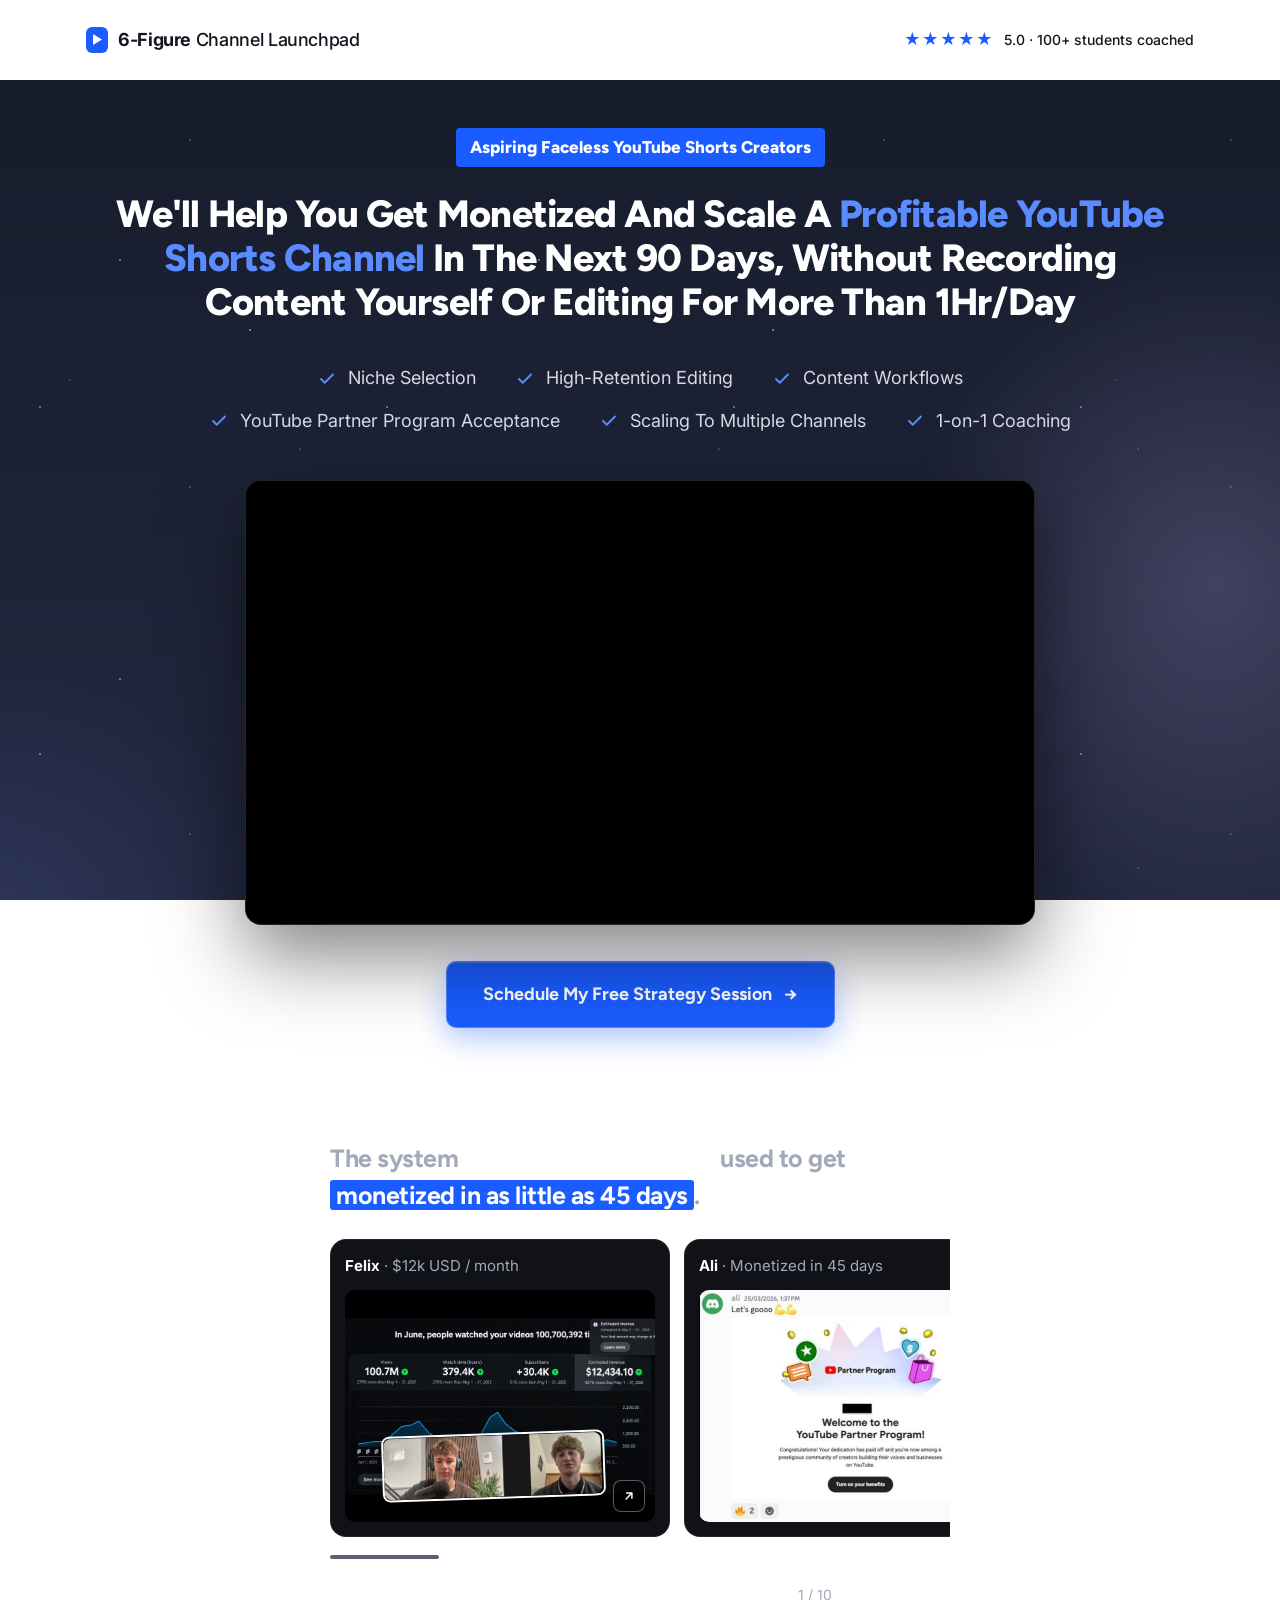
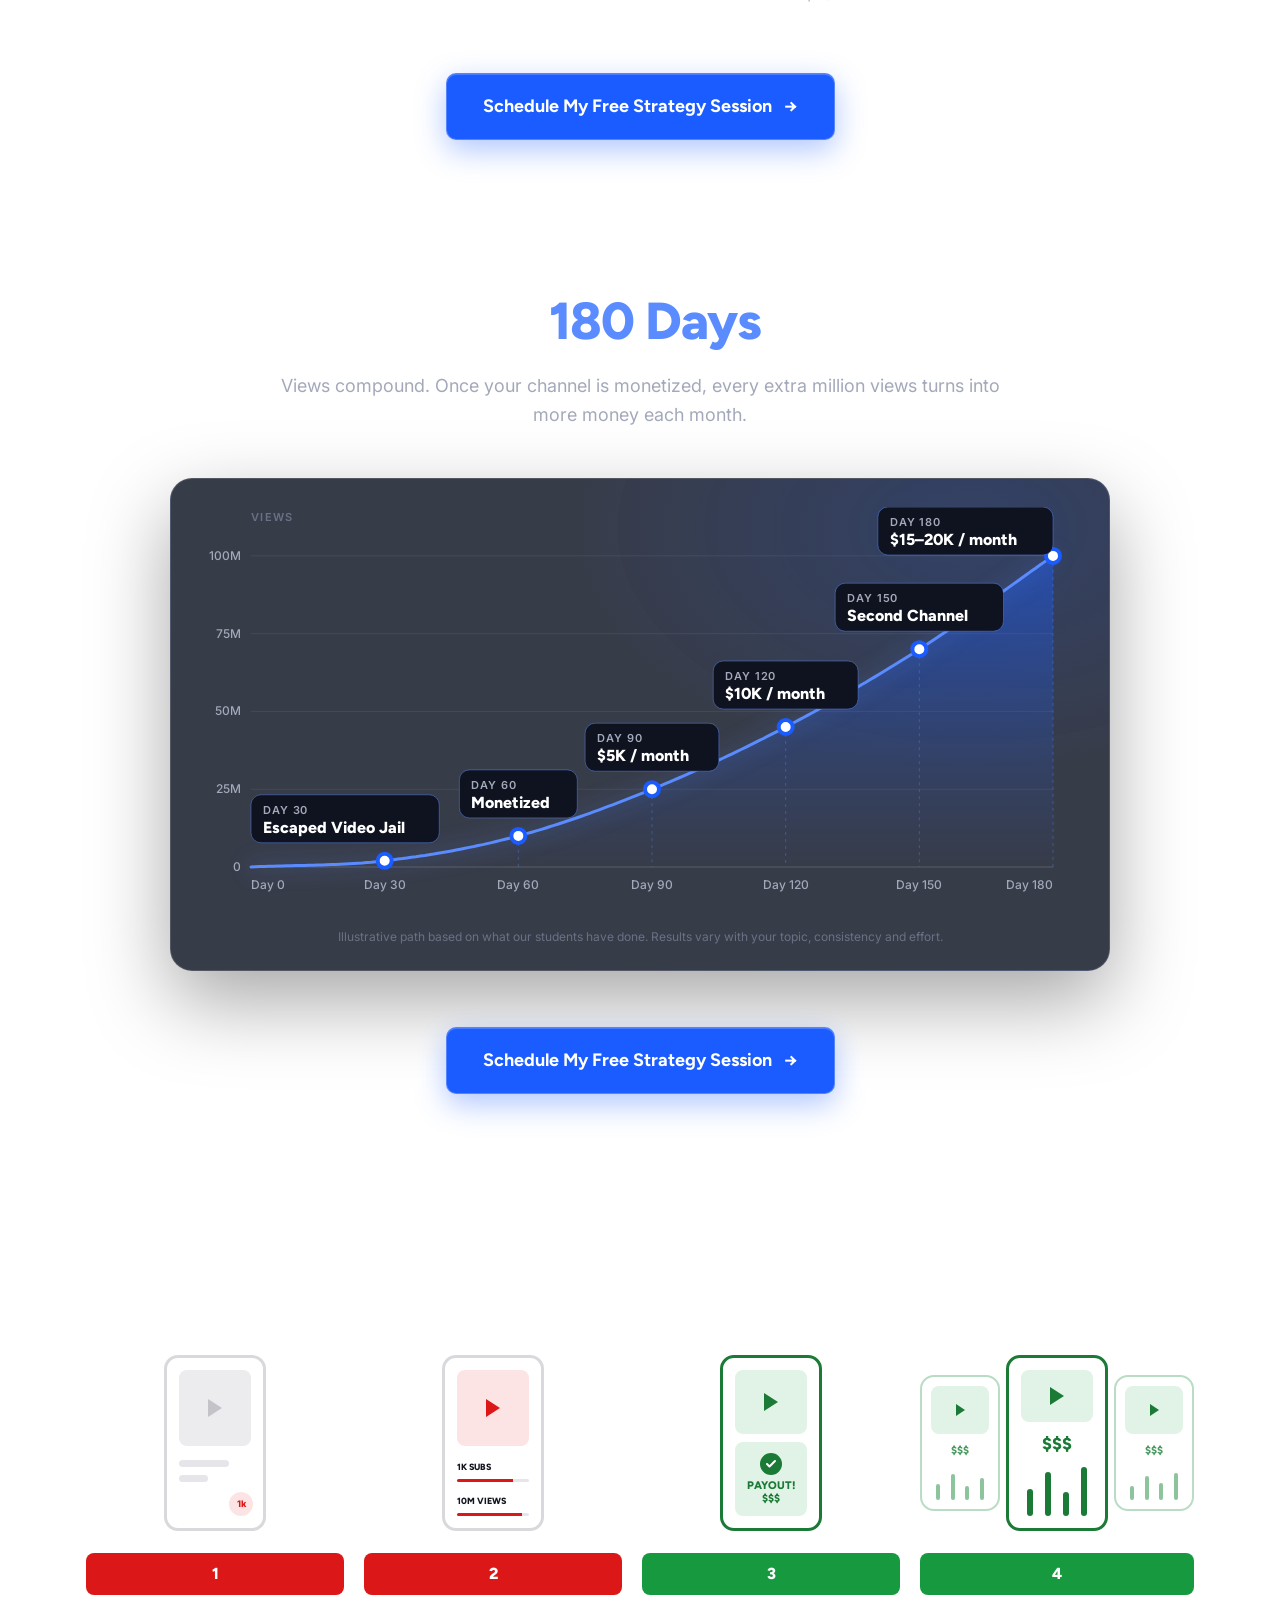
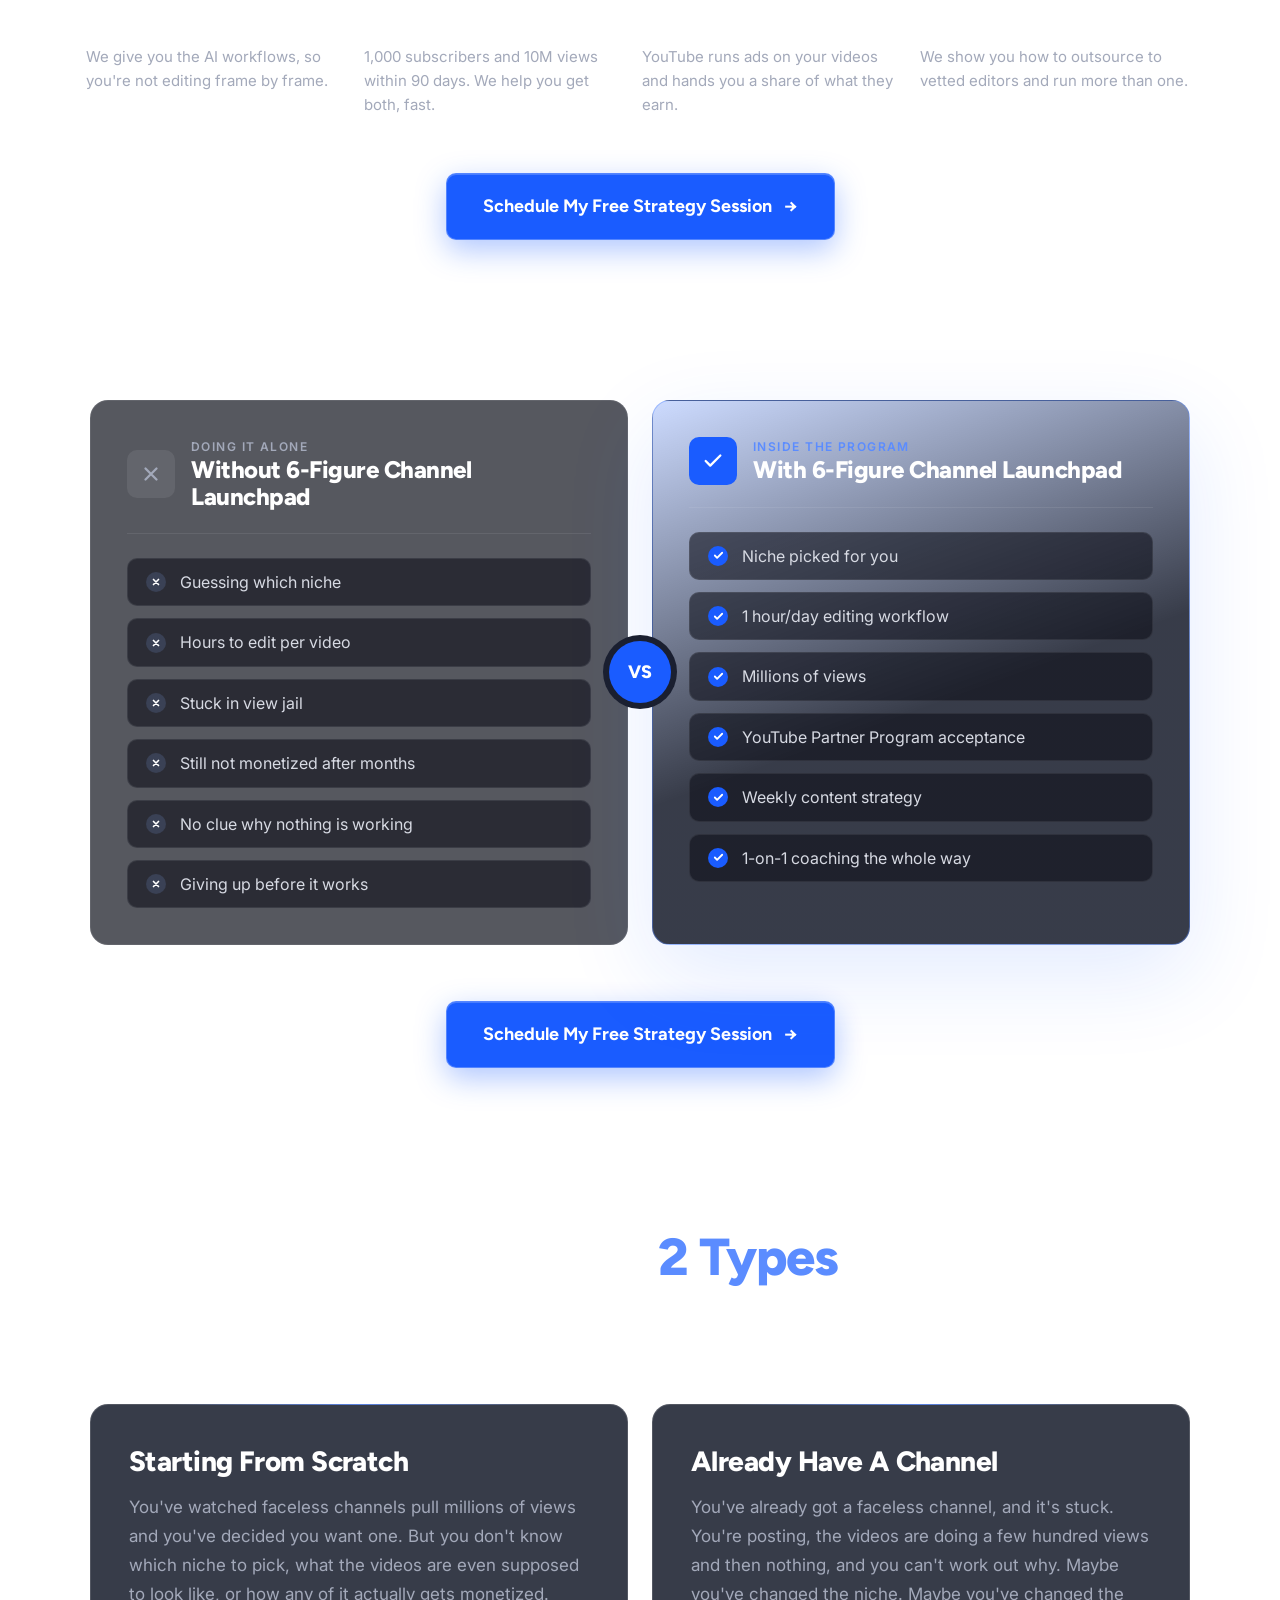
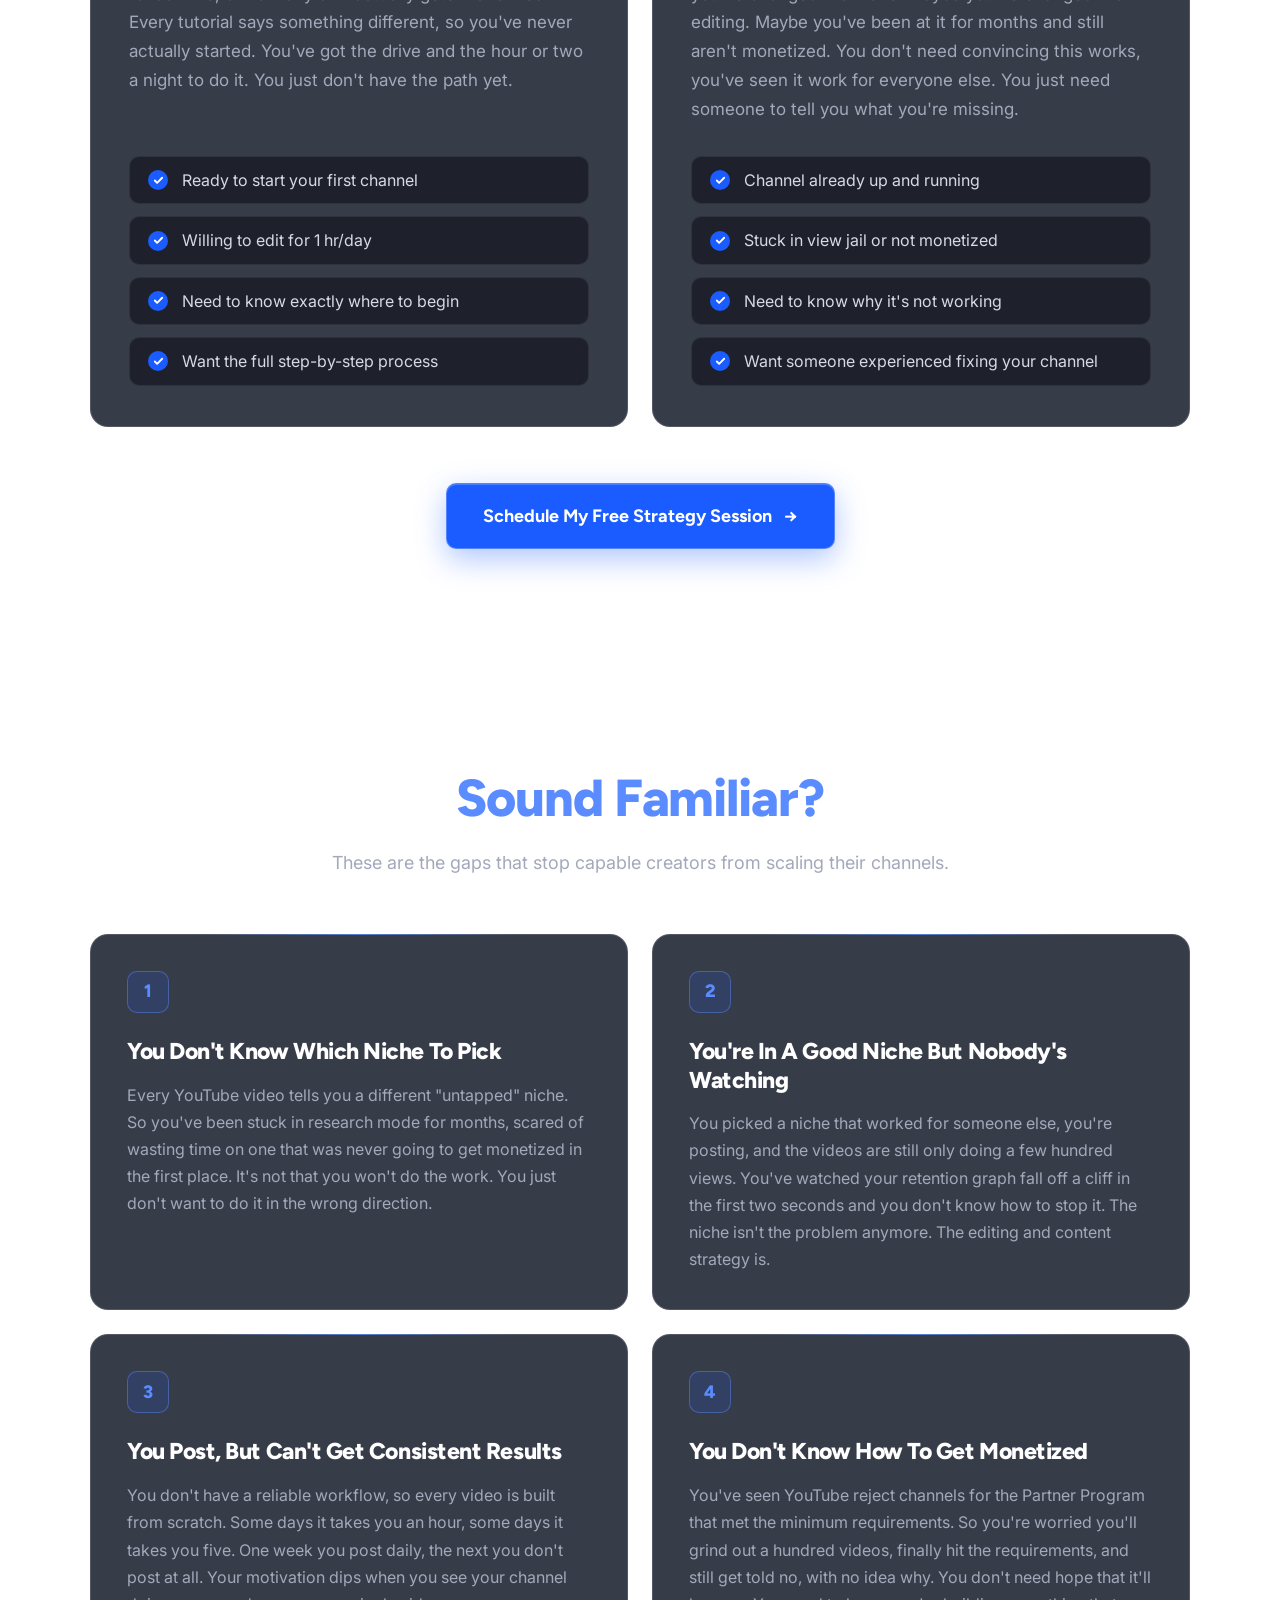
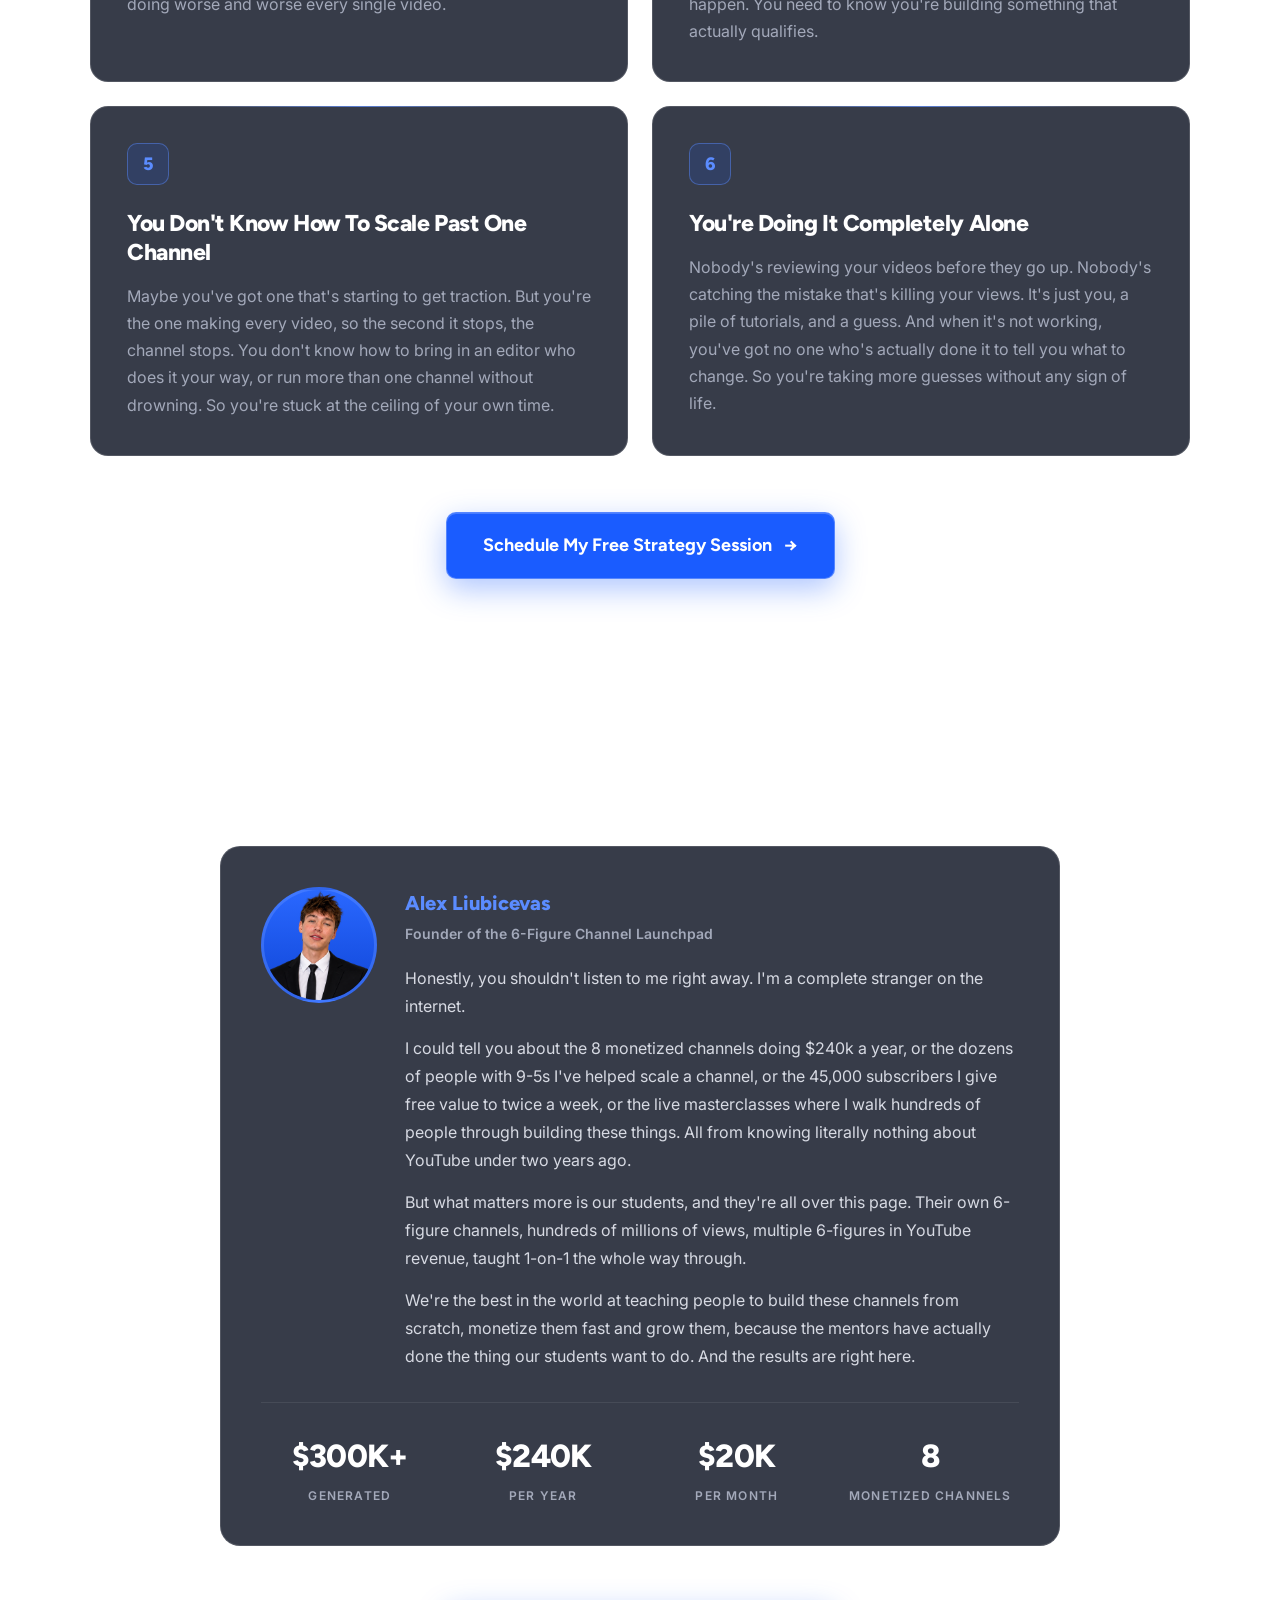
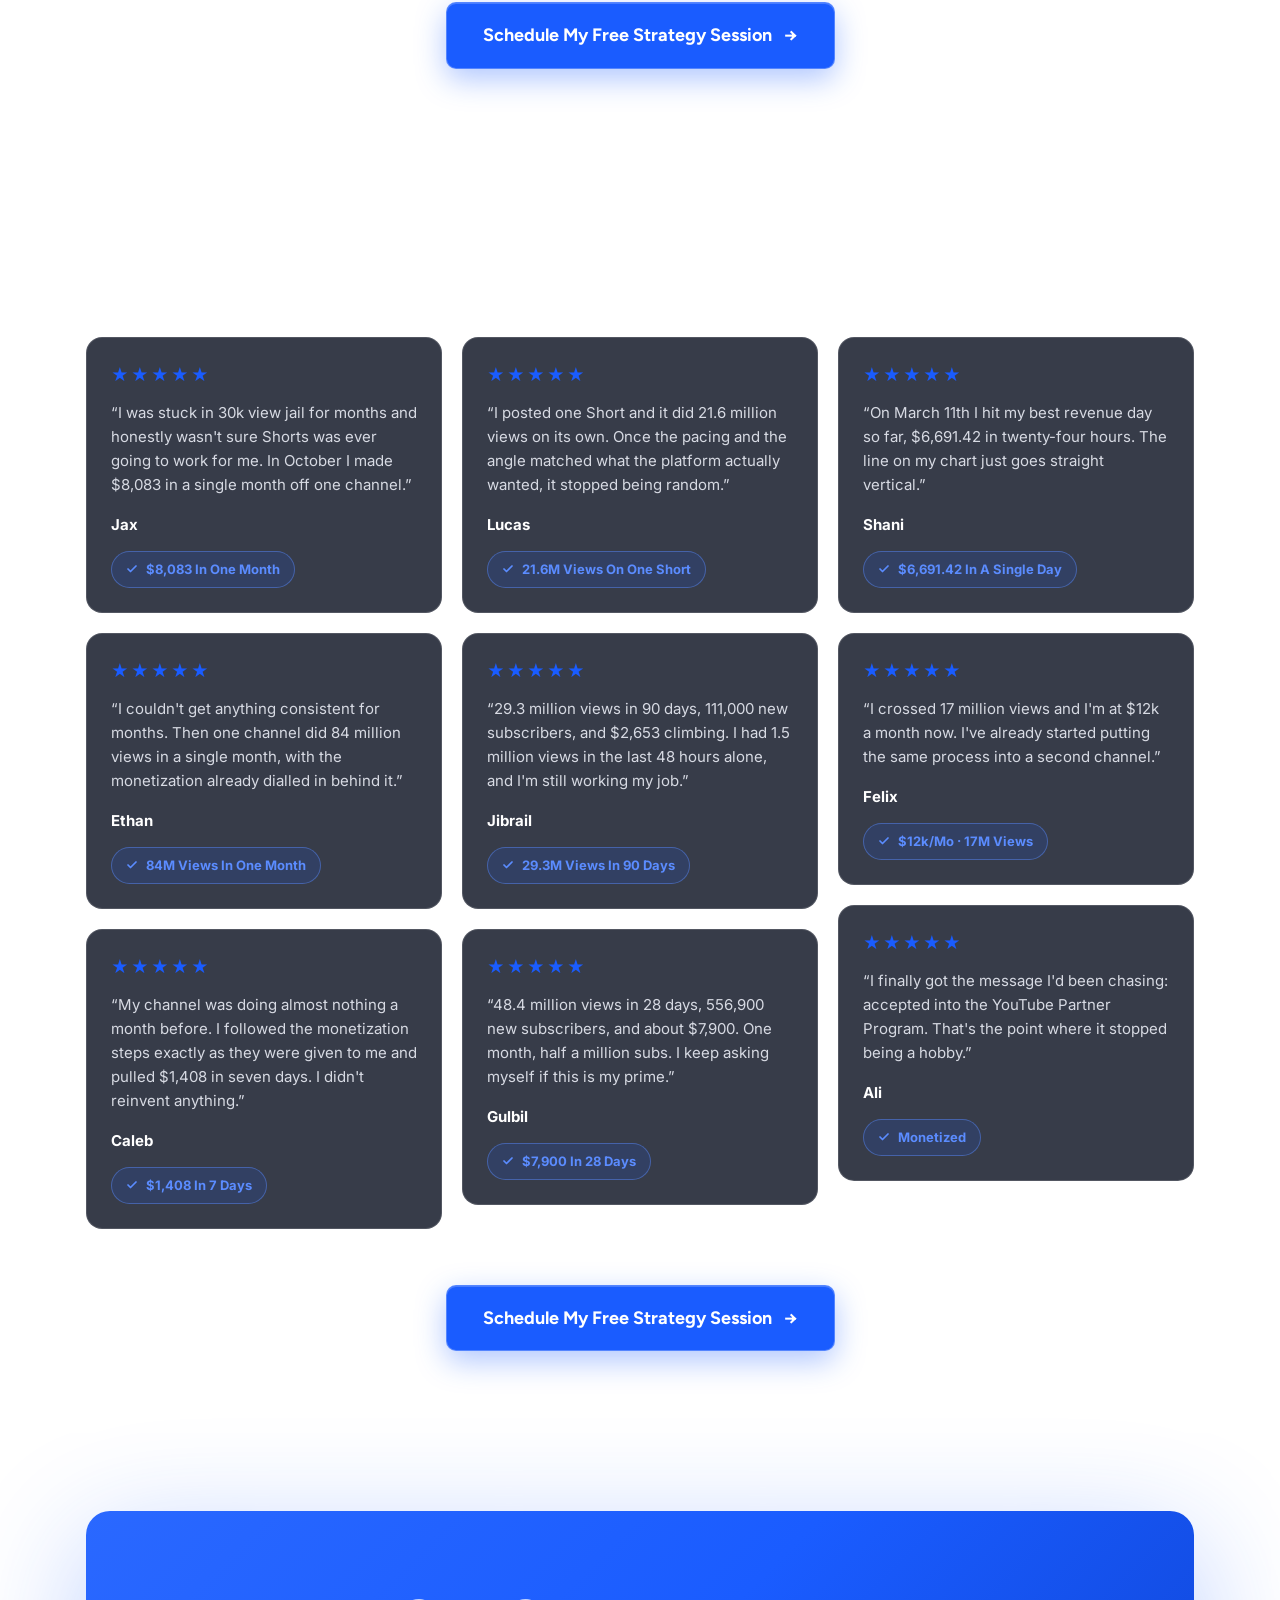
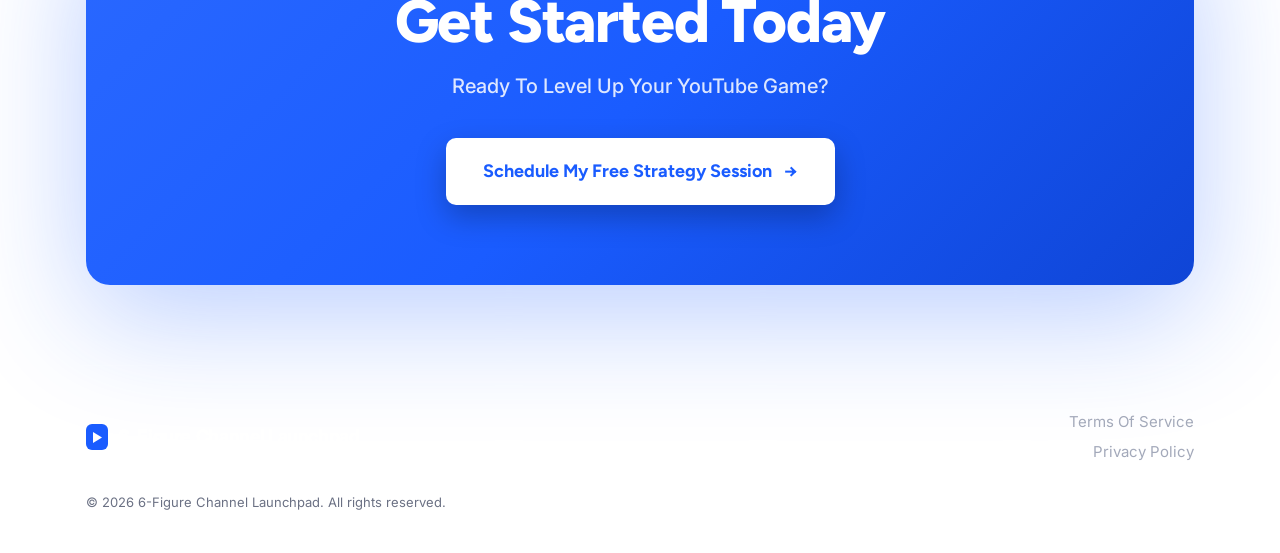
==== index.html @ 9c30614b "Add 'Do any of these sound familiar?' section for creators Co-Authored-By: Claude Opus 5.5 <noreply@" ====
<!doctype html>
<html lang="en">
<head>
  <meta charset="utf-8" />
  <meta name="viewport" content="width=device-width, initial-scale=1" />
  <title>6figurechannel</title>
  <link rel="icon" type="image/svg+xml" href="data:image/svg+xml,%3Csvg xmlns='http://www.w3.org/2000/svg' viewBox='0 0 32 32'%3E%3Crect x='3' y='1' width='26' height='30' rx='7' fill='%231a5cff'/%3E%3Cpath d='M12 10.5v11l9-5.5z' fill='%23fff'/%3E%3C/svg%3E" />
  <meta name="description" content="We'll help you get monetized and scale a profitable YouTube Shorts channel in the next 90 days, without recording content yourself or editing for more than 1 hour a day." />
  <link rel="preconnect" href="https://fonts.googleapis.com" />
  <link rel="preconnect" href="https://fonts.gstatic.com" crossorigin />
  <link href="https://fonts.googleapis.com/css2?family=Inter:wght@400;500;600&family=Figtree:ital,wght@0,700;0,800;1,800&display=swap" rel="stylesheet" />
  <style>
    :root {
      --bg: #171c2c;
      --card: rgba(28, 33, 48, 0.88);
      --card-2: #1f2536;
      --line: rgba(255, 255, 255, 0.14);
      --line-soft: rgba(255, 255, 255, 0.08);
      --text: #ffffff;
      --muted: #a3a9ba;
      --body: #d7dae3;
      --accent: #5b8cff;
      --blue-tint: rgba(26, 92, 255, 0.14);
      --blue-line: rgba(91, 140, 255, 0.45);
      --blue: #1a5cff;
      --blue-2: #3b74ff;
      --display: "Figtree", system-ui, sans-serif;
      --sans: "Inter", system-ui, sans-serif;
    }

    * { box-sizing: border-box; margin: 0; padding: 0; }
    html { scroll-behavior: smooth; }
    body {
      background: linear-gradient(180deg, #161b2a 0%, #1c2235 50%, #232840 100%);
      background-attachment: fixed;
      color: var(--text);
      font-family: var(--sans);
      line-height: 1.6;
      -webkit-font-smoothing: antialiased;
      overflow-x: hidden;
      position: relative;
    }
    /* Starfield + soft violet glow, fixed behind everything */
    body::before {
      content: "";
      position: fixed;
      inset: 0;
      z-index: -1;
      pointer-events: none;
      background-image:
        radial-gradient(ellipse 35% 55% at 95% 65%, rgba(160, 140, 200, 0.28), transparent 70%),
        radial-gradient(ellipse 30% 40% at 0% 100%, rgba(90, 110, 200, 0.18), transparent 70%),
        radial-gradient(1.2px 1.2px at 40px 60px, rgba(255,255,255,0.85), transparent),
        radial-gradient(1px 1px at 190px 140px, rgba(255,255,255,0.6), transparent),
        radial-gradient(1.4px 1.4px at 120px 260px, rgba(255,255,255,0.75), transparent),
        radial-gradient(1px 1px at 300px 30px, rgba(255,255,255,0.5), transparent),
        radial-gradient(1.6px 1.6px at 250px 330px, rgba(255,255,255,0.7), transparent),
        radial-gradient(1px 1px at 70px 380px, rgba(255,255,255,0.45), transparent);
      background-size: 100% 100%, 100% 100%, 347px 347px, 347px 347px, 419px 419px, 419px 419px, 523px 523px, 523px 523px;
    }
    body > * { position: relative; z-index: 0; }
    img { display: block; max-width: 100%; }
    a { color: inherit; text-decoration: none; }

    .wrap { width: 100%; max-width: 1140px; margin: 0 auto; padding: 0 16px; }
    .narrow { max-width: 820px; margin-left: auto; margin-right: auto; }
    section { padding: 80px 0; position: relative; }

    /* Blue accent text */
    .gold { color: var(--accent); }
    /* Blue marker highlight */
    .hl {
      background: var(--blue);
      color: #fff;
      padding: 0 6px;
      border-radius: 3px;
      -webkit-box-decoration-break: clone;
      box-decoration-break: clone;
    }

    h1, h2, h3 {
      font-family: var(--display);
      font-weight: 800;
      letter-spacing: -0.02em;
      line-height: 1.15;
    }
    .section-title {
      font-size: clamp(32px, 4.6vw, 52px);
      text-align: center;
    }
    .section-sub {
      text-align: center;
      color: var(--muted);
      font-size: 18px;
      margin: 20px auto 0;
      max-width: 760px;
    }

    /* ---------- Top banner ---------- */
    .topbar { background: #fff; color: #14161f; }
    .topbar-inner {
      display: flex;
      align-items: center;
      justify-content: space-between;
      gap: 16px;
      min-height: 80px;
    }
    .logo { display: inline-flex; align-items: center; gap: 10px; font-family: var(--sans); font-size: 18px; font-weight: 500; letter-spacing: -0.02em; }
    .logo b { font-weight: 700; }
    .logo-mark { flex: none; display: grid; place-items: center; width: 22px; height: 26px; border-radius: 6px; background: var(--blue); }
    .rating { display: inline-flex; align-items: center; gap: 10px; font-size: 14px; font-weight: 500; }
    .stars { color: var(--blue); letter-spacing: 1px; font-size: 16px; }

    /* ---------- Buttons ---------- */
    .cta-row { display: flex; justify-content: center; margin-top: 56px; }
    .btn {
      display: inline-flex;
      align-items: center;
      justify-content: center;
      gap: 12px;
      padding: 18px 36px;
      border-radius: 10px;
      border: 1px solid rgba(255, 255, 255, 0.25);
      background: var(--blue);
      color: #fff;
      font-family: var(--display);
      font-weight: 700;
      font-size: 18px;
      box-shadow: 0 10px 30px rgba(26, 92, 255, 0.35), inset 0 1px 0 rgba(255, 255, 255, 0.2);
      transition: transform 0.15s ease, background 0.15s ease, box-shadow 0.15s ease;
      text-align: center;
    }
    .btn:hover { transform: translateY(-2px); background: var(--blue-2); box-shadow: 0 14px 40px rgba(26, 92, 255, 0.5), inset 0 1px 0 rgba(255, 255, 255, 0.2); }
    .btn .arrow { transition: transform 0.15s ease; }
    .btn:hover .arrow { transform: translateX(3px); }

    .pill {
      display: inline-block;
      padding: 6px 14px;
      border-radius: 4px;
      background: var(--blue);
      color: #fff;
      font-family: var(--display);
      font-weight: 800;
    }

    /* ---------- Hero ---------- */
    .hero { padding-top: 48px; padding-bottom: 72px; text-align: center; }
    .hero .pill { font-size: 17px; }
    .hero h1 {
      font-size: clamp(24px, 3.2vw, 38px);
      margin: 26px auto 0;
      max-width: 1100px;
    }
    .checks {
      display: flex;
      flex-wrap: wrap;
      justify-content: center;
      gap: 14px 40px;
      max-width: 960px;
      margin: 40px auto 0;
      list-style: none;
      text-align: left;
    }
    .checks li { display: flex; align-items: center; gap: 12px; font-size: 18px; color: var(--body); }
    .checks svg { flex: none; color: var(--accent); }

    .vsl {
      position: relative;
      max-width: 790px;
      margin: 44px auto 0;
      border-radius: 16px;
      overflow: hidden;
      background: #000;
      border: 1px solid var(--line);
      box-shadow: 0 30px 80px rgba(0, 0, 0, 0.5);
    }

    .stats {
      display: flex;
      flex-wrap: wrap;
      justify-content: center;
      margin-top: 40px;
      row-gap: 12px;
    }
    .stat {
      display: flex;
      align-items: baseline;
      gap: 8px;
      padding: 0 14px;
      border-left: 1px solid var(--line);
    }
    .stat:first-child { border-left: 0; }
    .stat b { font-family: var(--display); font-weight: 800; font-size: 19px; color: #fff; }
    .stat span { font-size: 13px; color: var(--muted); }


    /* ---------- Results carousel (cards/nav in assets/proof.css) ---------- */
    .proof { max-width: 620px; margin: 112px auto 0; text-align: left; }
    .proof-title { font-size: clamp(20px, 2.6vw, 25px); font-weight: 700; color: var(--muted); line-height: 1.5; }
    .proof-title b { color: #fff; }
    .proof-track { margin-top: 24px; }

    /* ---------- How it works (light section) ---------- */
    .how { padding: 72px 0 80px; }
    .how-grid { display: grid; grid-template-columns: repeat(4, 1fr); gap: 20px; margin-top: 48px; }
    .how-art { height: 180px; display: flex; align-items: center; justify-content: center; gap: 6px; }
    .how-step {
      margin-top: 20px;
      padding: 8px;
      border-radius: 8px;
      text-align: center;
      color: #fff;
      font-family: var(--display);
      font-weight: 800;
      font-size: 16px;
    }
    .how-step.r { background: #dc1717; }
    .how-step.g { background: #17993f; }
    .how h3 { margin-top: 20px; font-size: 19px; letter-spacing: -0.01em; }
    .how p { margin-top: 8px; color: var(--muted); font-size: 15px; line-height: 1.6; }

    .phone {
      position: relative;
      width: 102px;
      height: 176px;
      padding: 12px;
      border-radius: 14px;
      border: 3px solid #d9d9dd;
      background: #fff;
      display: flex;
      flex-direction: column;
      gap: 8px;
    }
    .phone { color: #14161f; }
    .phone.green { border-color: #1a7a36; }
    .phone.soft { border-color: #b9dcc4; width: 80px; height: 136px; padding: 9px; border-width: 2px; }
    .phone .screen { flex: none; height: 76px; border-radius: 8px; display: grid; place-items: center; background: #ececef; }
    .phone.soft .screen { height: 48px; }
    .screen.pink { background: #fde4e4; }
    .screen.mint { background: #e1f3e6; }
    .tri { width: 0; height: 0; border-top: 9px solid transparent; border-bottom: 9px solid transparent; border-left: 14px solid #c3c3c8; }
    .tri.red { border-left-color: #dc1717; }
    .tri.green { border-left-color: #1a7a36; }
    .tri.sm { border-top-width: 6px; border-bottom-width: 6px; border-left-width: 9px; }
    .bar { height: 7px; border-radius: 4px; background: #e6e6ea; }
    .bar.fill { background: linear-gradient(90deg, #dc1717 78%, #e6e6ea 78%); }
    .bar.fill.more { background: linear-gradient(90deg, #dc1717 90%, #e6e6ea 90%); }
    .mini { font-size: 9px; font-weight: 800; font-family: var(--display); margin-bottom: -4px; }
    .badge-1k { position: absolute; right: 10px; bottom: 12px; width: 24px; height: 24px; border-radius: 50%; display: grid; place-items: center; background: #fde4e4; color: #dc1717; font-size: 9px; font-weight: 800; }
    .payout { flex: 1; border-radius: 8px; background: #e1f3e6; display: flex; flex-direction: column; align-items: center; justify-content: center; text-align: center; color: #1a7a36; font-family: var(--display); font-weight: 800; font-size: 11px; line-height: 1.2; }
    .payout .ck { display: grid; place-items: center; width: 22px; height: 22px; border-radius: 50%; background: #1a7a36; color: #fff; margin-bottom: 4px; }
    .money { text-align: center; color: #1a7a36; font-family: var(--display); font-weight: 800; font-size: 18px; }
    .phone.soft .money { font-size: 11px; color: #4a9a62; }
    .bars { flex: 1; display: flex; align-items: flex-end; justify-content: space-around; }
    .bars i { display: block; width: 6px; border-radius: 3px; background: #1a7a36; }
    .phone.soft .bars i { width: 4px; background: #8cc49c; }

    /* ---------- Application popup ---------- */
    .apply-modal {
      position: fixed;
      inset: 0;
      z-index: 60;
      display: grid;
      place-items: center;
      padding: 16px;
      background: rgba(5, 7, 12, 0.8);
      backdrop-filter: blur(4px);
    }
    .apply-modal[hidden] { display: none; }
    .apply-box {
      position: relative;
      width: min(760px, 100%);
      height: min(640px, calc(100vh - 32px));
      border-radius: 18px;
      overflow: hidden;
      background: #fff;
      border: 1px solid var(--line);
      box-shadow: 0 30px 100px rgba(0, 0, 0, 0.6);
    }
    .apply-box [data-tf-live], .apply-box [data-tf-widget], .apply-box .tf-v1-widget, .apply-box iframe { width: 100% !important; height: 100% !important; }
    .apply-close {
      position: absolute;
      top: 12px;
      right: 12px;
      z-index: 2;
      display: grid;
      place-items: center;
      width: 36px;
      height: 36px;
      border-radius: 50%;
      border: 0;
      background: rgba(20, 22, 31, 0.85);
      color: #fff;
      cursor: pointer;
    }
    .apply-close:hover { background: var(--blue); }

    /* ---------- With vs without ---------- */
    .vs-grid { position: relative; display: grid; grid-template-columns: 1fr 1fr; gap: 24px; max-width: 1100px; margin: 0 auto; }
    .vs-card { padding: 36px; border-radius: 18px; border: 1px solid var(--line-soft); background: rgba(15, 18, 28, 0.7); }
    .vs-card.good {
      border-color: var(--blue-line);
      background: linear-gradient(160deg, rgba(26, 92, 255, 0.22) 0%, var(--card) 55%);
      box-shadow: 0 30px 90px rgba(26, 92, 255, 0.12);
    }
    .vs-head { display: flex; align-items: center; gap: 16px; padding-bottom: 22px; margin-bottom: 24px; border-bottom: 1px solid var(--line-soft); }
    .vs-icon { flex: none; display: grid; place-items: center; width: 48px; height: 48px; border-radius: 10px; background: rgba(255, 255, 255, 0.08); color: var(--muted); }
    .good .vs-icon { background: var(--blue); color: #fff; }
    .vs .eyebrow { font-size: 12px; font-weight: 600; letter-spacing: 0.12em; text-transform: uppercase; color: var(--muted); }
    .vs .good .eyebrow { color: var(--accent); }
    .vs-head h3 { font-size: 24px; }
    .vs-mid {
      position: absolute;
      left: 50%;
      top: 50%;
      transform: translate(-50%, -50%);
      display: grid;
      place-items: center;
      width: 62px;
      height: 62px;
      border-radius: 50%;
      background: var(--blue);
      color: #fff;
      font-family: var(--display);
      font-weight: 800;
      font-size: 18px;
      box-shadow: 0 0 0 6px #1a1f30;
      z-index: 2;
    }
    .vs .list { list-style: none; display: grid; gap: 12px; }
    .vs .list li {
      display: flex;
      align-items: center;
      gap: 14px;
      padding: 12px 18px;
      border-radius: 10px;
      background: rgba(15, 18, 28, 0.6);
      border: 1px solid var(--line-soft);
      color: var(--body);
      font-size: 16px;
      line-height: 1.4;
    }
    .vs .ico { flex: none; display: grid; place-items: center; width: 20px; height: 20px; border-radius: 50%; color: #fff; }
    .vs .ico.x { background: #3a4155; }
    .vs .ico.ok { background: var(--blue); }

    /* ---------- Two types ---------- */
    .types-grid { display: grid; grid-template-columns: 1fr 1fr; gap: 24px; max-width: 1100px; margin: 56px auto 0; }
    .types .panel {
      position: relative;
      display: flex;
      flex-direction: column;
      padding: 40px 38px;
      border-radius: 18px;
      border: 1px solid var(--line);
      background: var(--card);
    }
    .types .panel::before {
      content: "";
      position: absolute;
      top: -1px;
      left: 15%;
      right: 15%;
      height: 1px;
      background: linear-gradient(90deg, transparent, rgba(91, 140, 255, 0.8), transparent);
    }
    .types .panel h3 { font-size: 28px; }
    .types .panel p { margin-top: 16px; color: var(--muted); font-size: 17px; line-height: 1.7; }
    .types .list { list-style: none; display: grid; gap: 12px; margin-top: auto; padding-top: 32px; }
    .types .list li {
      display: flex;
      align-items: center;
      gap: 14px;
      padding: 12px 18px;
      border-radius: 10px;
      background: rgba(15, 18, 28, 0.6);
      border: 1px solid var(--line-soft);
      color: var(--body);
      font-size: 16px;
      line-height: 1.4;
    }
    .types .ico { flex: none; display: grid; place-items: center; width: 20px; height: 20px; border-radius: 50%; background: var(--blue); color: #fff; }

    /* ---------- Pain points ---------- */
    .pain-grid { display: grid; grid-template-columns: 1fr 1fr; gap: 24px; max-width: 1100px; margin: 56px auto 0; }
    .pains .pain { position: relative; padding: 36px; border-radius: 18px; border: 1px solid var(--line); background: var(--card); }
    .pains .pain::before {
      content: "";
      position: absolute;
      top: -1px;
      left: 20%;
      right: 20%;
      height: 1px;
      background: linear-gradient(90deg, transparent, rgba(91, 140, 255, 0.7), transparent);
    }
    .pains .num {
      display: grid;
      place-items: center;
      width: 42px;
      height: 42px;
      border-radius: 10px;
      border: 1px solid var(--blue-line);
      background: var(--blue-tint);
      color: var(--accent);
      font-family: var(--display);
      font-weight: 800;
      font-size: 18px;
    }
    .pains .pain h3 { margin-top: 24px; font-size: 23px; line-height: 1.25; }
    .pains .pain p { margin-top: 16px; color: var(--muted); font-size: 16px; line-height: 1.7; }

    /* ---------- Head coach ---------- */
    .coach-card {
      max-width: 840px;
      margin: 48px auto 0;
      padding: 40px;
      border-radius: 20px;
      border: 1px solid var(--line);
      background: var(--card);
    }
    .coach-top { display: grid; grid-template-columns: 116px 1fr; gap: 28px; }
    .coach-photo {
      width: 116px;
      height: 116px;
      border-radius: 50%;
      object-fit: cover;
      background: linear-gradient(180deg, #2a68ff, #0f45d6);
      border: 3px solid rgba(91, 140, 255, 0.45);
    }
    .coach-name { font-family: var(--display); font-weight: 800; font-size: 20px; color: var(--accent); }
    .coach-role { margin-top: 4px; font-size: 14px; font-weight: 600; color: var(--muted); }
    .coach p { margin-top: 14px; color: var(--body); font-size: 16px; line-height: 1.75; }
    .coach-role + p { margin-top: 18px; }
    .coach-stats {
      display: grid;
      grid-template-columns: repeat(4, 1fr);
      gap: 16px;
      margin-top: 32px;
      padding-top: 28px;
      border-top: 1px solid var(--line-soft);
      text-align: center;
    }
    .coach-stats b { display: block; font-family: var(--display); font-weight: 800; font-size: clamp(26px, 3vw, 32px); color: #fff; letter-spacing: -0.02em; }
    .coach-stats span { display: block; margin-top: 4px; font-size: 12px; font-weight: 600; letter-spacing: 0.1em; text-transform: uppercase; color: var(--muted); }

    /* ---------- Testimonials ---------- */
    .reviews-grid { display: grid; grid-template-columns: repeat(3, 1fr); gap: 20px; margin-top: 48px; align-items: start; }
    .reviews-col { display: grid; gap: 20px; }
    .review { padding: 24px; border-radius: 16px; border: 1px solid var(--line); background: var(--card); }
    .review-stars { color: var(--blue); font-size: 17px; letter-spacing: 2px; }
    .review blockquote { margin-top: 12px; color: var(--body); font-size: 15px; line-height: 1.6; }
    .review figcaption { margin-top: 16px; font-weight: 700; font-size: 15px; color: #fff; }
    .review-badge {
      display: inline-flex;
      align-items: center;
      gap: 8px;
      margin-top: 14px;
      padding: 7px 14px;
      border-radius: 999px;
      background: var(--blue-tint);
      border: 1px solid var(--blue-line);
      color: var(--accent);
      font-size: 13px;
      font-weight: 700;
    }

    /* ---------- Final CTA ---------- */
    .final-card {
      padding: 76px 32px 80px;
      border-radius: 24px;
      text-align: center;
      color: #fff;
      background: linear-gradient(135deg, #2a68ff 0%, #1a5cff 50%, #0f45d6 100%);
      box-shadow: 0 30px 120px rgba(26, 92, 255, 0.3);
    }
    .final-card h2 { font-size: clamp(36px, 5vw, 60px); }
    .final-card p { margin-top: 14px; font-size: 20px; font-weight: 500; color: rgba(255, 255, 255, 0.85); }
    .final-card .btn { margin-top: 36px; background: #fff; color: var(--blue); box-shadow: 0 12px 30px rgba(0, 0, 0, 0.25); }
    .final-card .btn:hover { background: #f1f4ff; }

    /* ---------- Footer ---------- */
    footer { border-top: 1px solid var(--line-soft); padding: 44px 0 40px; }
    .footer-inner { display: flex; align-items: center; justify-content: space-between; gap: 20px; flex-wrap: wrap; }
    .footer-links { display: flex; flex-direction: column; align-items: flex-end; gap: 6px; }
    .footer-links a { color: var(--muted); font-size: 15px; }
    .footer-links a:hover { color: var(--text); }
    .copyright { margin-top: 28px; color: #6b7184; font-size: 13px; }

    /* ---------- Responsive ---------- */
    @media (max-width: 960px) {
      .checks { gap: 12px 28px; }
      .reviews-grid { grid-template-columns: 1fr; max-width: 560px; margin-left: auto; margin-right: auto; }
      .how-grid { grid-template-columns: 1fr 1fr; gap: 40px 20px; }
    }
    @media (max-width: 760px) {
      section { padding: 56px 0; }
      .topbar-inner { min-height: 60px; }
      .logo { font-size: 15px; }
      .rating { font-size: 12px; }
      .rating .stars { font-size: 13px; }
      .checks li { font-size: 16px; }
      .stat { border-left: 0; }
      .btn { width: 100%; padding: 18px 20px; }
      .final-card { padding: 48px 20px; }
      .vs-grid { grid-template-columns: 1fr; gap: 48px; }
      .vs-card { padding: 28px 22px; }
      .types-grid { grid-template-columns: 1fr; }
      .types .panel { padding: 28px 22px; }
      .pain-grid { grid-template-columns: 1fr; }
      .pains .pain { padding: 28px 22px; }
      .coach-card { padding: 28px 22px; }
      .coach-top { grid-template-columns: 1fr; gap: 20px; }
      .coach-stats { grid-template-columns: 1fr 1fr; row-gap: 24px; }
      .proof { margin-top: 80px; }
      .footer-inner { flex-direction: column; align-items: flex-start; }
      .footer-links { align-items: flex-start; }
    }
    @media (max-width: 520px) {
      .how-grid { grid-template-columns: 1fr; }
      .topbar-inner { flex-direction: column; justify-content: center; gap: 4px; padding-top: 10px; padding-bottom: 10px; }
    }
    @media (max-width: 420px) {
      .checks { flex-direction: column; align-items: center; }
    }
  </style>
  <link rel="stylesheet" href="assets/proof.css" />
  <link rel="stylesheet" href="assets/growth.css" />
</head>
<body>

  <!-- ================= TOP BANNER ================= -->
  <header class="topbar">
    <div class="wrap topbar-inner">
      <a class="logo" href="#">
        <span class="logo-mark"><svg width="9" height="11" viewBox="0 0 9 11" fill="#fff"><path d="M0 0l9 5.5L0 11z"/></svg></span>
        <span><b>6-Figure</b> Channel Launchpad</span>
      </a>
      <div class="rating"><span class="stars" aria-label="5 out of 5 stars">★★★★★</span>5.0 · 100+ students coached</div>
    </div>
  </header>

  <!-- ================= HERO ================= -->
  <section class="hero">
    <div class="wrap">
      <span class="pill">Aspiring Faceless YouTube Shorts Creators</span>

      <h1>
        We'll Help You Get Monetized And Scale A <span class="gold">Profitable YouTube Shorts Channel</span> In The Next 90 Days,
        Without Recording Content Yourself Or Editing For <span style="white-space:nowrap">More Than 1Hr/Day</span>
      </h1>

      <ul class="checks">
        <li><svg width="18" height="18" viewBox="0 0 24 24" fill="none" stroke="currentColor" stroke-width="2.5" stroke-linecap="round" stroke-linejoin="round"><path d="M20 6 9 17l-5-5"/></svg>Niche Selection</li>
        <li><svg width="18" height="18" viewBox="0 0 24 24" fill="none" stroke="currentColor" stroke-width="2.5" stroke-linecap="round" stroke-linejoin="round"><path d="M20 6 9 17l-5-5"/></svg>High-Retention Editing</li>
        <li><svg width="18" height="18" viewBox="0 0 24 24" fill="none" stroke="currentColor" stroke-width="2.5" stroke-linecap="round" stroke-linejoin="round"><path d="M20 6 9 17l-5-5"/></svg>Content Workflows</li>
        <li><svg width="18" height="18" viewBox="0 0 24 24" fill="none" stroke="currentColor" stroke-width="2.5" stroke-linecap="round" stroke-linejoin="round"><path d="M20 6 9 17l-5-5"/></svg>YouTube Partner Program Acceptance</li>
        <li><svg width="18" height="18" viewBox="0 0 24 24" fill="none" stroke="currentColor" stroke-width="2.5" stroke-linecap="round" stroke-linejoin="round"><path d="M20 6 9 17l-5-5"/></svg>Scaling To Multiple Channels</li>
        <li><svg width="18" height="18" viewBox="0 0 24 24" fill="none" stroke="currentColor" stroke-width="2.5" stroke-linecap="round" stroke-linejoin="round"><path d="M20 6 9 17l-5-5"/></svg>1-on-1 Coaching</li>
      </ul>

      <!-- VSL (vturb / ConverteAI player) -->
      <div class="vsl">
        <vturb-smartplayer id="vid-6a6a9a2d25b1229f3890948f" style="display: block; margin: 0 auto; width: 100%;"><div class="vturb-player-placeholder" style="position: relative; width: 100%; padding: 56.25% 0 0; z-index: 0; background-color: black;"></div></vturb-smartplayer>
      </div>

      <div class="cta-row" style="margin-top:36px">
        <a class="btn js-cta" href="#">Schedule My Free Strategy Session <span class="arrow">→</span></a>
      </div>

      <!-- Student results carousel. Slides come from PROOF in the script; photos go in assets/proof/ -->
      <div class="proof">
        <h3 class="proof-title">The system <b>100+ faceless creators</b> used to get <span class="hl">monetized in as little as 45 days</span>.</h3>
        <div class="proof-track" id="proof-track"></div>
        <div class="proof-bar"><i id="proof-thumb"></i></div>
        <div class="proof-nav">
          <span class="proof-count" id="proof-count"></span>
          <button type="button" class="proof-arrow" id="proof-prev" aria-label="Previous">‹</button>
          <button type="button" class="proof-arrow" id="proof-next" aria-label="Next">›</button>
        </div>
      </div>

      <div class="cta-row">
        <a class="btn js-cta" href="#">Schedule My Free Strategy Session <span class="arrow">→</span></a>
      </div>

    </div>
  </section>

  <!-- ================= GROWTH CHART ================= -->
  <section class="growth">
    <div class="wrap">
      <h2 class="section-title">What The Next <span class="gold">180 Days</span> Can Look Like</h2>
      <p class="section-sub">Views compound. Once your channel is monetized, every extra million views turns into more money each month.</p>

      <div class="growth-card">
        <figure class="growth-figure">
          <svg id="growth-chart" role="img" aria-labelledby="growth-desc"></svg>
          <div class="growth-tip" id="growth-tip" hidden></div>
          <figcaption id="growth-desc" class="sr-only">
            Line chart of channel views over 180 days. Day 30: 2 million views, escaped video jail. Day 60: 10 million views, monetized. Day 90: 25 million views, $5K per month. Day 120: 45 million views, $10K per month. Day 150: 70 million views, second channel. Day 180: 100 million views, $15–20K per month.
          </figcaption>
        </figure>

        <p class="growth-swipe" id="growth-swipe" hidden>Swipe to see all 180 days →</p>
        <p class="growth-note">Illustrative path based on what our students have done. Results vary with your topic, consistency and effort.</p>
      </div>

      <div class="cta-row">
        <a class="btn js-cta" href="#">Schedule My Free Strategy Session <span class="arrow">→</span></a>
      </div>
    </div>
  </section>

  <!-- ================= HOW IT WORKS ================= -->
  <section class="how">
    <div class="wrap">
      <h2 class="section-title">How Faceless YouTube Automation Works</h2>
      <div class="how-grid">
        <div>
          <div class="how-art">
            <div class="phone">
              <div class="screen"><span class="tri"></span></div>
              <div class="bar" style="width:70%;margin-top:6px"></div>
              <div class="bar" style="width:40%"></div>
              <span class="badge-1k">1k</span>
            </div>
          </div>
          <div class="how-step r">1</div>
          <h3>Post Faceless Shorts</h3>
          <p>We give you the AI workflows, so you're not editing frame by frame.</p>
        </div>
        <div>
          <div class="how-art">
            <div class="phone">
              <div class="screen pink"><span class="tri red"></span></div>
              <div class="mini" style="margin-top:6px">1K SUBS</div>
              <div class="bar fill"></div>
              <div class="mini" style="margin-top:4px">10M VIEWS</div>
              <div class="bar fill more"></div>
            </div>
          </div>
          <div class="how-step r">2</div>
          <h3>Get Monetized</h3>
          <p>1,000 subscribers and 10M views within 90 days. We help you get both, fast.</p>
        </div>
        <div>
          <div class="how-art">
            <div class="phone green">
              <div class="screen mint" style="height:64px"><span class="tri green"></span></div>
              <div class="payout">
                <span class="ck"><svg width="12" height="12" viewBox="0 0 24 24" fill="none" stroke="currentColor" stroke-width="4" stroke-linecap="round" stroke-linejoin="round"><path d="M20 6 9 17l-5-5"/></svg></span>
                PAYOUT!<br />$$$
              </div>
            </div>
          </div>
          <div class="how-step g">3</div>
          <h3>Collect Every Month</h3>
          <p>YouTube runs ads on your videos and hands you a share of what they earn.</p>
        </div>
        <div>
          <div class="how-art">
            <div class="phone soft">
              <div class="screen mint"><span class="tri green sm"></span></div>
              <div class="money">$$$</div>
              <div class="bars"><i style="height:50%"></i><i style="height:80%"></i><i style="height:45%"></i><i style="height:70%"></i></div>
            </div>
            <div class="phone green">
              <div class="screen mint" style="height:52px"><span class="tri green"></span></div>
              <div class="money">$$$</div>
              <div class="bars"><i style="height:55%"></i><i style="height:90%"></i><i style="height:50%"></i><i style="height:100%"></i></div>
            </div>
            <div class="phone soft">
              <div class="screen mint"><span class="tri green sm"></span></div>
              <div class="money">$$$</div>
              <div class="bars"><i style="height:45%"></i><i style="height:75%"></i><i style="height:55%"></i><i style="height:85%"></i></div>
            </div>
          </div>
          <div class="how-step g">4</div>
          <h3>Grow More Channels</h3>
          <p>We show you how to outsource to vetted editors and run more than one.</p>
        </div>
      </div>

      <div class="cta-row">
        <a class="btn js-cta" href="#">Schedule My Free Strategy Session <span class="arrow">→</span></a>
      </div>
    </div>
  </section>

  <!-- ================= WITH vs WITHOUT ================= -->
  <section class="vs">
    <div class="wrap">
      <div class="vs-grid">
        <div class="vs-card">
          <div class="vs-head">
            <span class="vs-icon"><svg width="22" height="22" viewBox="0 0 24 24" fill="none" stroke="currentColor" stroke-width="2.5" stroke-linecap="round"><path d="M18 6 6 18M6 6l12 12"/></svg></span>
            <div>
              <div class="eyebrow">Doing It Alone</div>
              <h3>Without 6-Figure Channel Launchpad</h3>
            </div>
          </div>
          <ul class="list">
            <li><span class="ico x"><svg width="10" height="10" viewBox="0 0 24 24" fill="none" stroke="currentColor" stroke-width="4" stroke-linecap="round"><path d="M18 6 6 18M6 6l12 12"/></svg></span>Guessing which niche</li>
            <li><span class="ico x"><svg width="10" height="10" viewBox="0 0 24 24" fill="none" stroke="currentColor" stroke-width="4" stroke-linecap="round"><path d="M18 6 6 18M6 6l12 12"/></svg></span>Hours to edit per video</li>
            <li><span class="ico x"><svg width="10" height="10" viewBox="0 0 24 24" fill="none" stroke="currentColor" stroke-width="4" stroke-linecap="round"><path d="M18 6 6 18M6 6l12 12"/></svg></span>Stuck in view jail</li>
            <li><span class="ico x"><svg width="10" height="10" viewBox="0 0 24 24" fill="none" stroke="currentColor" stroke-width="4" stroke-linecap="round"><path d="M18 6 6 18M6 6l12 12"/></svg></span>Still not monetized after months</li>
            <li><span class="ico x"><svg width="10" height="10" viewBox="0 0 24 24" fill="none" stroke="currentColor" stroke-width="4" stroke-linecap="round"><path d="M18 6 6 18M6 6l12 12"/></svg></span>No clue why nothing is working</li>
            <li><span class="ico x"><svg width="10" height="10" viewBox="0 0 24 24" fill="none" stroke="currentColor" stroke-width="4" stroke-linecap="round"><path d="M18 6 6 18M6 6l12 12"/></svg></span>Giving up before it works</li>
          </ul>
        </div>

        <div class="vs-mid">VS</div>

        <div class="vs-card good">
          <div class="vs-head">
            <span class="vs-icon"><svg width="22" height="22" viewBox="0 0 24 24" fill="none" stroke="currentColor" stroke-width="2.5" stroke-linecap="round" stroke-linejoin="round"><path d="M20 6 9 17l-5-5"/></svg></span>
            <div>
              <div class="eyebrow">Inside The Program</div>
              <h3>With 6-Figure Channel Launchpad</h3>
            </div>
          </div>
          <ul class="list">
            <li><span class="ico ok"><svg width="11" height="11" viewBox="0 0 24 24" fill="none" stroke="currentColor" stroke-width="4" stroke-linecap="round" stroke-linejoin="round"><path d="M20 6 9 17l-5-5"/></svg></span>Niche picked for you</li>
            <li><span class="ico ok"><svg width="11" height="11" viewBox="0 0 24 24" fill="none" stroke="currentColor" stroke-width="4" stroke-linecap="round" stroke-linejoin="round"><path d="M20 6 9 17l-5-5"/></svg></span>1 hour/day editing workflow</li>
            <li><span class="ico ok"><svg width="11" height="11" viewBox="0 0 24 24" fill="none" stroke="currentColor" stroke-width="4" stroke-linecap="round" stroke-linejoin="round"><path d="M20 6 9 17l-5-5"/></svg></span>Millions of views</li>
            <li><span class="ico ok"><svg width="11" height="11" viewBox="0 0 24 24" fill="none" stroke="currentColor" stroke-width="4" stroke-linecap="round" stroke-linejoin="round"><path d="M20 6 9 17l-5-5"/></svg></span>YouTube Partner Program acceptance</li>
            <li><span class="ico ok"><svg width="11" height="11" viewBox="0 0 24 24" fill="none" stroke="currentColor" stroke-width="4" stroke-linecap="round" stroke-linejoin="round"><path d="M20 6 9 17l-5-5"/></svg></span>Weekly content strategy</li>
            <li><span class="ico ok"><svg width="11" height="11" viewBox="0 0 24 24" fill="none" stroke="currentColor" stroke-width="4" stroke-linecap="round" stroke-linejoin="round"><path d="M20 6 9 17l-5-5"/></svg></span>1-on-1 coaching the whole way</li>
          </ul>
        </div>
      </div>

      <div class="cta-row">
        <a class="btn js-cta" href="#">Schedule My Free Strategy Session <span class="arrow">→</span></a>
      </div>
    </div>
  </section>

  <!-- ================= TWO TYPES ================= -->
  <section class="types">
    <div class="wrap">
      <h2 class="section-title">I Work With <span class="gold">2 Types</span> Of<br />Faceless Creators</h2>
      <div class="types-grid">
        <div class="panel">
          <h3>Starting From Scratch</h3>
          <p>You've watched faceless channels pull millions of views and you've decided you want one. But you don't know which niche to pick, what the videos are even supposed to look like, or how any of it actually gets monetized. Every tutorial says something different, so you've never actually started. You've got the drive and the hour or two a night to do it. You just don't have the path yet.</p>
          <ul class="list">
            <li><span class="ico"><svg width="11" height="11" viewBox="0 0 24 24" fill="none" stroke="currentColor" stroke-width="4" stroke-linecap="round" stroke-linejoin="round"><path d="M20 6 9 17l-5-5"/></svg></span>Ready to start your first channel</li>
            <li><span class="ico"><svg width="11" height="11" viewBox="0 0 24 24" fill="none" stroke="currentColor" stroke-width="4" stroke-linecap="round" stroke-linejoin="round"><path d="M20 6 9 17l-5-5"/></svg></span>Willing to edit for 1 hr/day</li>
            <li><span class="ico"><svg width="11" height="11" viewBox="0 0 24 24" fill="none" stroke="currentColor" stroke-width="4" stroke-linecap="round" stroke-linejoin="round"><path d="M20 6 9 17l-5-5"/></svg></span>Need to know exactly where to begin</li>
            <li><span class="ico"><svg width="11" height="11" viewBox="0 0 24 24" fill="none" stroke="currentColor" stroke-width="4" stroke-linecap="round" stroke-linejoin="round"><path d="M20 6 9 17l-5-5"/></svg></span>Want the full step-by-step process</li>
          </ul>
        </div>
        <div class="panel">
          <h3>Already Have A Channel</h3>
          <p>You've already got a faceless channel, and it's stuck. You're posting, the videos are doing a few hundred views and then nothing, and you can't work out why. Maybe you've changed the niche. Maybe you've changed the editing. Maybe you've been at it for months and still aren't monetized. You don't need convincing this works, you've seen it work for everyone else. You just need someone to tell you what you're missing.</p>
          <ul class="list">
            <li><span class="ico"><svg width="11" height="11" viewBox="0 0 24 24" fill="none" stroke="currentColor" stroke-width="4" stroke-linecap="round" stroke-linejoin="round"><path d="M20 6 9 17l-5-5"/></svg></span>Channel already up and running</li>
            <li><span class="ico"><svg width="11" height="11" viewBox="0 0 24 24" fill="none" stroke="currentColor" stroke-width="4" stroke-linecap="round" stroke-linejoin="round"><path d="M20 6 9 17l-5-5"/></svg></span>Stuck in view jail or not monetized</li>
            <li><span class="ico"><svg width="11" height="11" viewBox="0 0 24 24" fill="none" stroke="currentColor" stroke-width="4" stroke-linecap="round" stroke-linejoin="round"><path d="M20 6 9 17l-5-5"/></svg></span>Need to know why it's not working</li>
            <li><span class="ico"><svg width="11" height="11" viewBox="0 0 24 24" fill="none" stroke="currentColor" stroke-width="4" stroke-linecap="round" stroke-linejoin="round"><path d="M20 6 9 17l-5-5"/></svg></span>Want someone experienced fixing your channel</li>
          </ul>
        </div>
      </div>

      <div class="cta-row">
        <a class="btn js-cta" href="#">Schedule My Free Strategy Session <span class="arrow">→</span></a>
      </div>
    </div>
  </section>

  <!-- ================= PAIN POINTS ================= -->
  <section class="pains">
    <div class="wrap">
      <h2 class="section-title">Do Any Of These<br /><span class="gold">Sound Familiar?</span></h2>
      <p class="section-sub">These are the gaps that stop capable creators from scaling their channels.</p>
      <div class="pain-grid">
        <div class="pain">
          <div class="num">1</div>
          <h3>You Don't Know Which Niche To Pick</h3>
          <p>Every YouTube video tells you a different "untapped" niche. So you've been stuck in research mode for months, scared of wasting time on one that was never going to get monetized in the first place. It's not that you won't do the work. You just don't want to do it in the wrong direction.</p>
        </div>
        <div class="pain">
          <div class="num">2</div>
          <h3>You're In A Good Niche But Nobody's Watching</h3>
          <p>You picked a niche that worked for someone else, you're posting, and the videos are still only doing a few hundred views. You've watched your retention graph fall off a cliff in the first two seconds and you don't know how to stop it. The niche isn't the problem anymore. The editing and content strategy is.</p>
        </div>
        <div class="pain">
          <div class="num">3</div>
          <h3>You Post, But Can't Get Consistent Results</h3>
          <p>You don't have a reliable workflow, so every video is built from scratch. Some days it takes you an hour, some days it takes you five. One week you post daily, the next you don't post at all. Your motivation dips when you see your channel doing worse and worse every single video.</p>
        </div>
        <div class="pain">
          <div class="num">4</div>
          <h3>You Don't Know How To Get Monetized</h3>
          <p>You've seen YouTube reject channels for the Partner Program that met the minimum requirements. So you're worried you'll grind out a hundred videos, finally hit the requirements, and still get told no, with no idea why. You don't need hope that it'll happen. You need to know you're building something that actually qualifies.</p>
        </div>
        <div class="pain">
          <div class="num">5</div>
          <h3>You Don't Know How To Scale Past One Channel</h3>
          <p>Maybe you've got one that's starting to get traction. But you're the one making every video, so the second it stops, the channel stops. You don't know how to bring in an editor who does it your way, or run more than one channel without drowning. So you're stuck at the ceiling of your own time.</p>
        </div>
        <div class="pain">
          <div class="num">6</div>
          <h3>You're Doing It Completely Alone</h3>
          <p>Nobody's reviewing your videos before they go up. Nobody's catching the mistake that's killing your views. It's just you, a pile of tutorials, and a guess. And when it's not working, you've got no one who's actually done it to tell you what to change. So you're taking more guesses without any sign of life.</p>
        </div>
      </div>

      <div class="cta-row">
        <a class="btn js-cta" href="#">Schedule My Free Strategy Session <span class="arrow">→</span></a>
      </div>
    </div>
  </section>

  <!-- ================= HEAD COACH ================= -->
  <section class="coach">
    <div class="wrap">
      <h2 class="section-title">Meet Your Head Coach:</h2>
      <div class="coach-card">
        <div class="coach-top">
          <img class="coach-photo" src="assets/alex.png" alt="Alex Liubicevas" />
          <div>
            <div class="coach-name">Alex Liubicevas</div>
            <div class="coach-role">Founder of the 6-Figure Channel Launchpad</div>
            <p>Honestly, you shouldn't listen to me right away. I'm a complete stranger on the internet.</p>
            <p>I could tell you about the 8 monetized channels doing $240k a year, or the dozens of people with 9-5s I've helped scale a channel, or the 45,000 subscribers I give free value to twice a week, or the live masterclasses where I walk hundreds of people through building these things. All from knowing literally nothing about YouTube under two years ago.</p>
            <p>But what matters more is our students, and they're all over this page. Their own 6-figure channels, hundreds of millions of views, multiple 6-figures in YouTube revenue, taught 1-on-1 the whole way through.</p>
            <p>We're the best in the world at teaching people to build these channels from scratch, monetize them fast and grow them, because the mentors have actually done the thing our students want to do. And the results are right here.</p>
          </div>
        </div>
        <div class="coach-stats">
          <div><b>$300K+</b><span>Generated</span></div>
          <div><b>$240K</b><span>Per Year</span></div>
          <div><b>$20K</b><span>Per Month</span></div>
          <div><b>8</b><span>Monetized Channels</span></div>
        </div>
      </div>
      <div class="cta-row">
        <a class="btn js-cta" href="#">Schedule My Free Strategy Session <span class="arrow">→</span></a>
      </div>
    </div>
  </section>

  <!-- ================= TESTIMONIALS ================= -->
  <section class="reviews">
    <div class="wrap">
      <h2 class="section-title">What Students Say</h2>
      <div class="reviews-grid">
        <div class="reviews-col">
          <figure class="review">
            <div class="review-stars" aria-label="5 out of 5 stars">★★★★★</div>
            <blockquote>“I was stuck in 30k view jail for months and honestly wasn't sure Shorts was ever going to work for me. In October I made $8,083 in a single month off one channel.”</blockquote>
            <figcaption>Jax</figcaption>
            <span class="review-badge"><svg width="12" height="12" viewBox="0 0 24 24" fill="none" stroke="currentColor" stroke-width="3.5" stroke-linecap="round" stroke-linejoin="round"><path d="M20 6 9 17l-5-5"/></svg>$8,083 In One Month</span>
          </figure>
          <figure class="review">
            <div class="review-stars" aria-label="5 out of 5 stars">★★★★★</div>
            <blockquote>“I couldn't get anything consistent for months. Then one channel did 84 million views in a single month, with the monetization already dialled in behind it.”</blockquote>
            <figcaption>Ethan</figcaption>
            <span class="review-badge"><svg width="12" height="12" viewBox="0 0 24 24" fill="none" stroke="currentColor" stroke-width="3.5" stroke-linecap="round" stroke-linejoin="round"><path d="M20 6 9 17l-5-5"/></svg>84M Views In One Month</span>
          </figure>
          <figure class="review">
            <div class="review-stars" aria-label="5 out of 5 stars">★★★★★</div>
            <blockquote>“My channel was doing almost nothing a month before. I followed the monetization steps exactly as they were given to me and pulled $1,408 in seven days. I didn't reinvent anything.”</blockquote>
            <figcaption>Caleb</figcaption>
            <span class="review-badge"><svg width="12" height="12" viewBox="0 0 24 24" fill="none" stroke="currentColor" stroke-width="3.5" stroke-linecap="round" stroke-linejoin="round"><path d="M20 6 9 17l-5-5"/></svg>$1,408 In 7 Days</span>
          </figure>
        </div>
        <div class="reviews-col">
          <figure class="review">
            <div class="review-stars" aria-label="5 out of 5 stars">★★★★★</div>
            <blockquote>“I posted one Short and it did 21.6 million views on its own. Once the pacing and the angle matched what the platform actually wanted, it stopped being random.”</blockquote>
            <figcaption>Lucas</figcaption>
            <span class="review-badge"><svg width="12" height="12" viewBox="0 0 24 24" fill="none" stroke="currentColor" stroke-width="3.5" stroke-linecap="round" stroke-linejoin="round"><path d="M20 6 9 17l-5-5"/></svg>21.6M Views On One Short</span>
          </figure>
          <figure class="review">
            <div class="review-stars" aria-label="5 out of 5 stars">★★★★★</div>
            <blockquote>“29.3 million views in 90 days, 111,000 new subscribers, and $2,653 climbing. I had 1.5 million views in the last 48 hours alone, and I'm still working my job.”</blockquote>
            <figcaption>Jibrail</figcaption>
            <span class="review-badge"><svg width="12" height="12" viewBox="0 0 24 24" fill="none" stroke="currentColor" stroke-width="3.5" stroke-linecap="round" stroke-linejoin="round"><path d="M20 6 9 17l-5-5"/></svg>29.3M Views In 90 Days</span>
          </figure>
          <figure class="review">
            <div class="review-stars" aria-label="5 out of 5 stars">★★★★★</div>
            <blockquote>“48.4 million views in 28 days, 556,900 new subscribers, and about $7,900. One month, half a million subs. I keep asking myself if this is my prime.”</blockquote>
            <figcaption>Gulbil</figcaption>
            <span class="review-badge"><svg width="12" height="12" viewBox="0 0 24 24" fill="none" stroke="currentColor" stroke-width="3.5" stroke-linecap="round" stroke-linejoin="round"><path d="M20 6 9 17l-5-5"/></svg>$7,900 In 28 Days</span>
          </figure>
        </div>
        <div class="reviews-col">
          <figure class="review">
            <div class="review-stars" aria-label="5 out of 5 stars">★★★★★</div>
            <blockquote>“On March 11th I hit my best revenue day so far, $6,691.42 in twenty-four hours. The line on my chart just goes straight vertical.”</blockquote>
            <figcaption>Shani</figcaption>
            <span class="review-badge"><svg width="12" height="12" viewBox="0 0 24 24" fill="none" stroke="currentColor" stroke-width="3.5" stroke-linecap="round" stroke-linejoin="round"><path d="M20 6 9 17l-5-5"/></svg>$6,691.42 In A Single Day</span>
          </figure>
          <figure class="review">
            <div class="review-stars" aria-label="5 out of 5 stars">★★★★★</div>
            <blockquote>“I crossed 17 million views and I'm at $12k a month now. I've already started putting the same process into a second channel.”</blockquote>
            <figcaption>Felix</figcaption>
            <span class="review-badge"><svg width="12" height="12" viewBox="0 0 24 24" fill="none" stroke="currentColor" stroke-width="3.5" stroke-linecap="round" stroke-linejoin="round"><path d="M20 6 9 17l-5-5"/></svg>$12k/Mo · 17M Views</span>
          </figure>
          <figure class="review">
            <div class="review-stars" aria-label="5 out of 5 stars">★★★★★</div>
            <blockquote>“I finally got the message I'd been chasing: accepted into the YouTube Partner Program. That's the point where it stopped being a hobby.”</blockquote>
            <figcaption>Ali</figcaption>
            <span class="review-badge"><svg width="12" height="12" viewBox="0 0 24 24" fill="none" stroke="currentColor" stroke-width="3.5" stroke-linecap="round" stroke-linejoin="round"><path d="M20 6 9 17l-5-5"/></svg>Monetized</span>
          </figure>
        </div>
      </div>

      <div class="cta-row">
        <a class="btn js-cta" href="#">Schedule My Free Strategy Session <span class="arrow">→</span></a>
      </div>
    </div>
  </section>

  <!-- ================= FINAL CTA ================= -->
  <section class="final">
    <div class="wrap">
      <div class="final-card">
        <h2>Get Started Today</h2>
        <p>Ready To Level Up Your YouTube Game?</p>
        <a class="btn js-cta" href="#">Schedule My Free Strategy Session <span class="arrow">→</span></a>
      </div>
    </div>
  </section>

  <footer>
    <div class="wrap footer-inner">
      <a class="logo" href="#">
        <span class="logo-mark"><svg width="9" height="11" viewBox="0 0 9 11" fill="#fff"><path d="M0 0l9 5.5L0 11z"/></svg></span>
        <span><b>6-Figure</b> Channel Launchpad</span>
      </a>
      <nav class="footer-links">
        <a href="#">Terms Of Service</a>
        <a href="#">Privacy Policy</a>
      </nav>
    </div>
    <div class="wrap copyright">© <span id="year"></span> 6-Figure Channel Launchpad. All rights reserved.</div>
  </footer>

  <div class="lightbox" id="lightbox" hidden><img alt="" /></div>

  <!-- Application popup (Typeform live embed) -->
  <div class="apply-modal" id="apply-modal" role="dialog" aria-modal="true" aria-label="Application" hidden>
    <div class="apply-box">
      <button type="button" class="apply-close" aria-label="Close">
        <svg width="18" height="18" viewBox="0 0 24 24" fill="none" stroke="currentColor" stroke-width="2.5" stroke-linecap="round"><path d="M18 6 6 18M6 6l12 12"/></svg>
      </button>
      <div data-tf-live="01M44W006W4W38WDF5G10S52PY"></div>
    </div>
  </div>

  <script src="assets/proof.js"></script>
  <script src="assets/growth.js" defer></script>
  <script src="//embed.typeform.com/next/embed.js"></script>
  <script>
    // Every "Schedule My Free Strategy Session" button opens the Typeform application in a popup.
    // (Without JavaScript, the link opens the form on Typeform instead.)
    const modal = document.getElementById("apply-modal");
    const openModal = () => {
      modal.hidden = false;
      document.body.style.overflow = "hidden";
      modal.querySelector(".apply-close").focus();
    };
    const closeModal = () => {
      modal.hidden = true;
      document.body.style.overflow = "";
    };
    document.querySelectorAll(".js-cta").forEach((a) => {
      a.href = "https://form.typeform.com/to/G6E8Cx5k";
      a.addEventListener("click", (e) => { e.preventDefault(); openModal(); });
    });
    modal.querySelector(".apply-close").addEventListener("click", closeModal);
    modal.addEventListener("click", (e) => e.target === modal && closeModal());
    document.addEventListener("keydown", (e) => e.key === "Escape" && !modal.hidden && closeModal());


    mountProofCarousel(proofList("assets/proof/"));

    document.getElementById("year").textContent = new Date().getFullYear();
  </script>
  <script type="text/javascript">
    var s = document.createElement("script");
    s.src = "https://scripts.converteai.net/3b9d5e0c-cdfa-409b-9c8d-b0d07c3dcb14/players/6a6a9a2d25b1229f3890948f/v4/player.js";
    s.async = !0;
    document.head.appendChild(s);
  </script>
</body>
</html>
---- assets/proof.css ----
/* Student results carousel – shared by the main page and /confirmed (markup built by assets/proof.js). */
.proof-track {
  display: flex;
  gap: 14px;
  overflow-x: auto;
  scroll-snap-type: x mandatory;
  scroll-behavior: smooth;
  scrollbar-width: none;
}
.proof-track::-webkit-scrollbar { display: none; }
.proof-card {
  flex: 0 0 min(340px, 82%);
  scroll-snap-align: start;
  padding: 14px;
  border-radius: 16px;
  border: 1px solid var(--line-soft);
  background: #101218;
  text-align: left;
}
.proof-card header { font-size: 15px; color: var(--muted); }
.proof-card header b { color: #fff; }
.proof-img { position: relative; margin-top: 12px; aspect-ratio: 4 / 3; border-radius: 10px; overflow: hidden; background: #000; }
.proof-img img { width: 100%; height: 100%; object-fit: contain; }
.proof-img .ov {
  position: absolute;
  left: 12%;
  bottom: 10%;
  width: 72%;
  height: auto;
  border-radius: 8px;
  border: 2px solid #fff;
  box-shadow: 0 10px 30px rgba(0, 0, 0, 0.6);
  transform: rotate(-2deg);
}
.proof-img .ph { position: absolute; inset: 0; display: grid; place-items: center; color: #6b7184; font-size: 12px; }
.proof-img img + .ph, .proof-img .ov ~ .ph { display: none; }
.proof-zoom {
  position: absolute;
  right: 10px;
  bottom: 10px;
  display: grid;
  place-items: center;
  width: 32px;
  height: 32px;
  border-radius: 8px;
  border: 1px solid rgba(255, 255, 255, 0.35);
  background: rgba(0, 0, 0, 0.55);
  color: #fff;
  cursor: pointer;
}
.proof-bar { position: relative; height: 4px; margin-top: 18px; border-radius: 2px; background: rgba(255, 255, 255, 0.08); }
.proof-bar i { position: absolute; top: 0; height: 100%; border-radius: 2px; background: #5a6075; transition: left 0.2s ease; }
.proof-nav { display: flex; align-items: center; justify-content: flex-end; gap: 12px; margin-top: 14px; }
.proof-count { margin-right: 6px; font-size: 14px; color: var(--muted); }
.proof-arrow { width: 44px; height: 44px; border-radius: 10px; border: 1px solid var(--line); background: transparent; color: #fff; font-size: 22px; line-height: 1; cursor: pointer; }
.proof-arrow:disabled { opacity: 0.35; cursor: default; }
.lightbox { position: fixed; inset: 0; z-index: 50; display: grid; place-items: center; padding: 16px; background: rgba(5, 7, 12, 0.88); cursor: zoom-out; }
.lightbox[hidden] { display: none; }
.lightbox img { max-width: min(1000px, 100%); max-height: 90vh; border-radius: 12px; }
---- assets/growth.css ----
/* 180-day growth chart – shared by the main page and the confirmation pages (built by assets/growth.js). */
.growth-card {
  max-width: 940px;
  margin: 48px auto 0;
  padding: 28px 28px 24px;
  border-radius: 22px;
  border: 1px solid var(--line);
  background:
    radial-gradient(ellipse 60% 70% at 85% 10%, rgba(26, 92, 255, 0.16), transparent 70%),
    var(--card);
  box-shadow: 0 30px 80px rgba(0, 0, 0, 0.35);
}
.growth-figure { position: relative; margin: 0; overflow-x: auto; scrollbar-width: none; }
.growth-figure::-webkit-scrollbar { display: none; }
#growth-chart { display: block; height: auto; overflow: visible; }
#growth-chart .grid { stroke: rgba(255, 255, 255, 0.07); stroke-width: 1; }
#growth-chart .base { stroke: rgba(255, 255, 255, 0.18); stroke-width: 1; }
#growth-chart .tick { fill: var(--muted); font: 500 12px var(--sans); }
#growth-chart .axis-title { fill: #6b7184; font: 600 11px var(--sans); letter-spacing: 0.12em; text-transform: uppercase; }
#growth-chart .line { fill: none; stroke: var(--accent); stroke-width: 3; stroke-linecap: round; stroke-linejoin: round; filter: drop-shadow(0 0 10px rgba(91, 140, 255, 0.55)); }
#growth-chart .drop { stroke: rgba(91, 140, 255, 0.35); stroke-width: 1; stroke-dasharray: 3 4; }
#growth-chart .dot { fill: #fff; stroke: var(--blue); stroke-width: 4; }
#growth-chart .ring { fill: none; stroke: var(--accent); stroke-width: 2; transform-box: fill-box; transform-origin: center; }
#growth-chart .chip rect { fill: #0f1320; stroke: var(--blue-line); stroke-width: 1; }
#growth-chart .chip .k { fill: var(--muted); font: 600 11px var(--sans); letter-spacing: 0.08em; text-transform: uppercase; }
#growth-chart .chip .v { fill: #fff; font: 800 16px var(--display); }
#growth-chart .cross { stroke: rgba(255, 255, 255, 0.35); stroke-width: 1; }
#growth-chart .focus { fill: var(--accent); stroke: #0f1320; stroke-width: 2; }
.growth-tip {
  position: absolute;
  top: 0;
  left: 0;
  padding: 8px 12px;
  border-radius: 10px;
  border: 1px solid var(--line);
  background: rgba(12, 15, 25, 0.95);
  font-size: 13px;
  line-height: 1.4;
  color: var(--muted);
  white-space: nowrap;
  pointer-events: none;
  transform: translate(-50%, calc(-100% - 14px));
  box-shadow: 0 10px 30px rgba(0, 0, 0, 0.4);
}
.growth-tip b { color: #fff; }
.growth-swipe { margin-top: 12px; font-size: 13px; font-weight: 600; color: var(--accent); text-align: center; }
.growth-swipe[hidden] { display: none; }
.growth-note { margin-top: 20px; font-size: 12px; color: #6b7184; text-align: center; }
.sr-only { position: absolute; width: 1px; height: 1px; overflow: hidden; clip: rect(0 0 0 0); white-space: nowrap; }
@keyframes growth-pulse { from { transform: scale(1); opacity: 0.8; } to { transform: scale(2.6); opacity: 0; } }
@media (prefers-reduced-motion: no-preference) {
  #growth-chart .ring { animation: growth-pulse 2.2s ease-out infinite; }
}

/* "We help you through every step" box (confirmation pages) */
.help-card {
  max-width: 940px;
  margin: 24px auto 0;
  padding: 32px 28px;
  border-radius: 22px;
  border: 1px solid var(--line);
  background: var(--card);
  text-align: center;
}
.help-card h3 { font-family: var(--display); font-weight: 800; font-size: clamp(22px, 2.8vw, 28px); line-height: 1.25; }
.help-list { list-style: none; display: grid; grid-template-columns: 1fr 1fr; gap: 12px; margin-top: 24px; text-align: left; }
.help-list li {
  display: flex;
  align-items: center;
  gap: 14px;
  padding: 12px 18px;
  border-radius: 10px;
  background: rgba(15, 18, 28, 0.6);
  border: 1px solid var(--line-soft);
  color: var(--body);
  font-size: 16px;
  line-height: 1.4;
}
.help-list .ico { flex: none; display: grid; place-items: center; width: 20px; height: 20px; border-radius: 50%; background: var(--blue); color: #fff; }
@media (max-width: 760px) {
  .growth-card { padding: 18px 14px 16px; }
  .help-card { padding: 24px 16px; }
  .help-list { grid-template-columns: 1fr; }
}
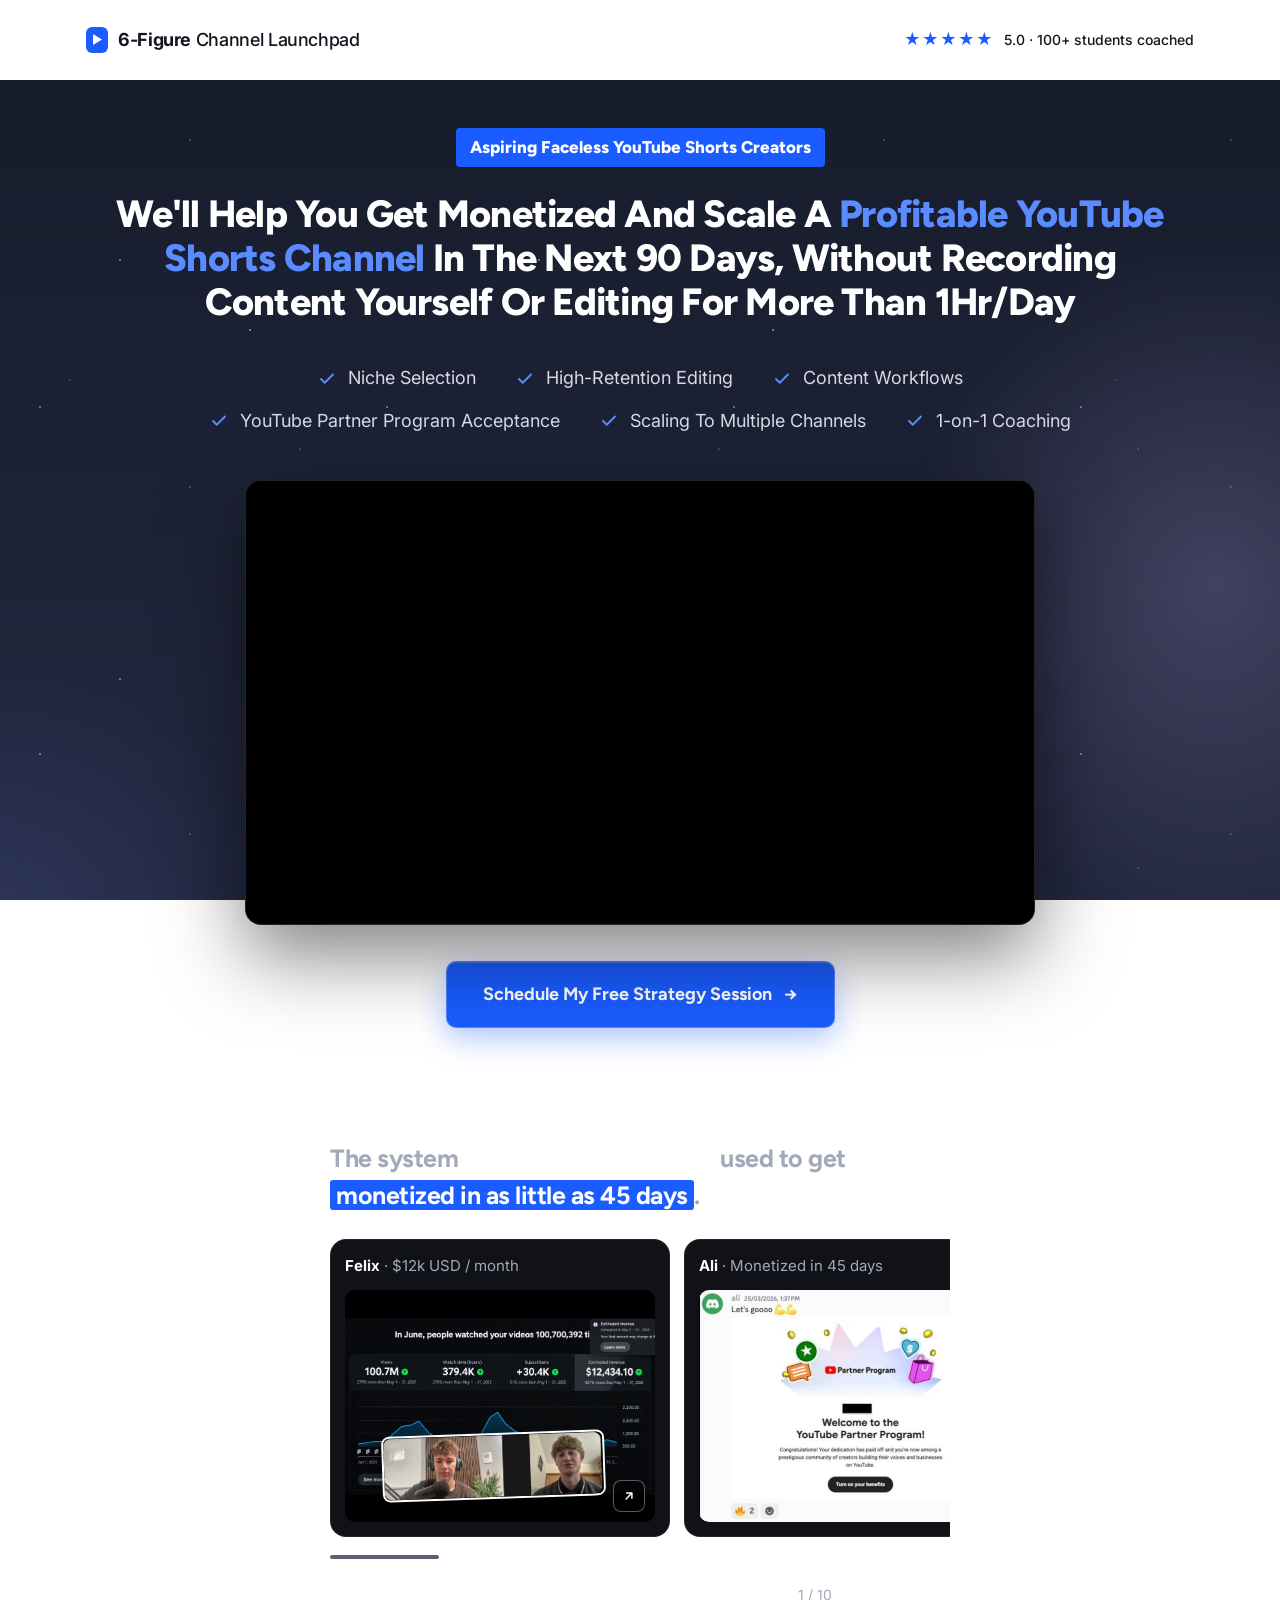
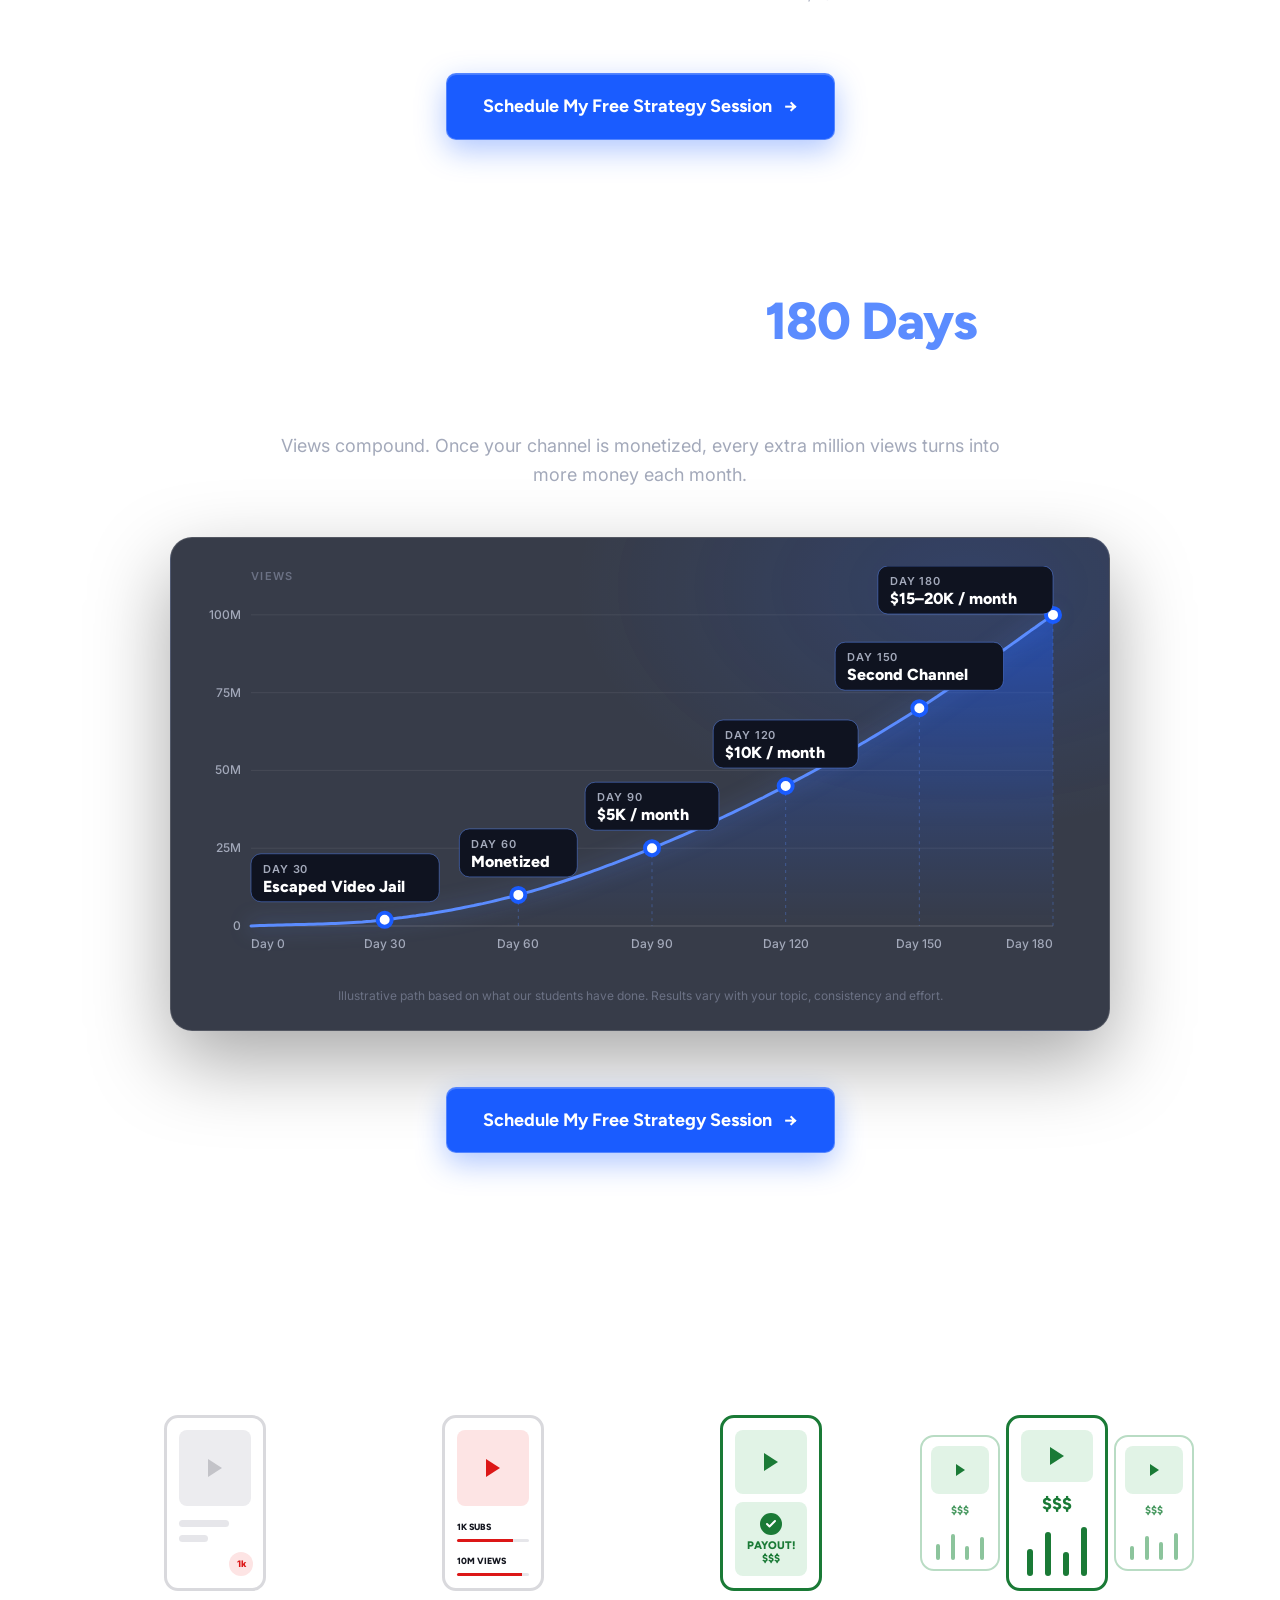
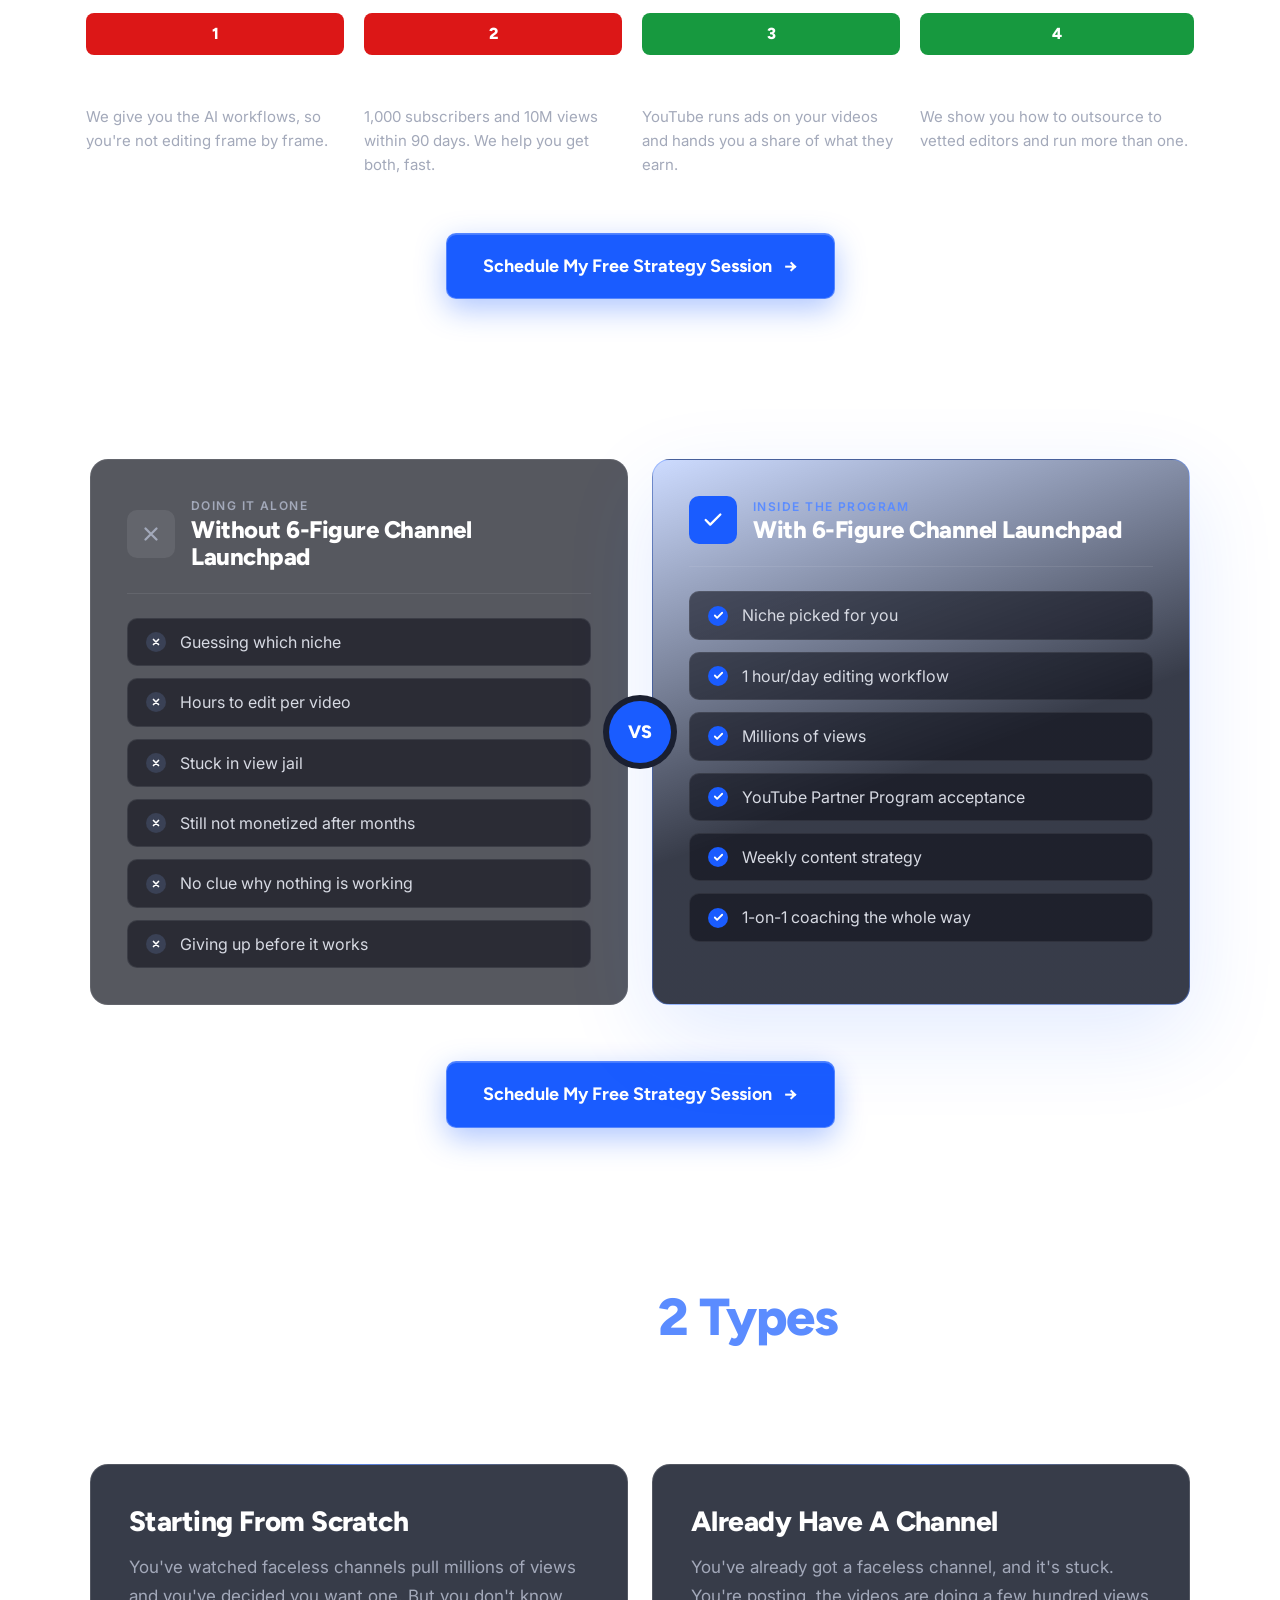
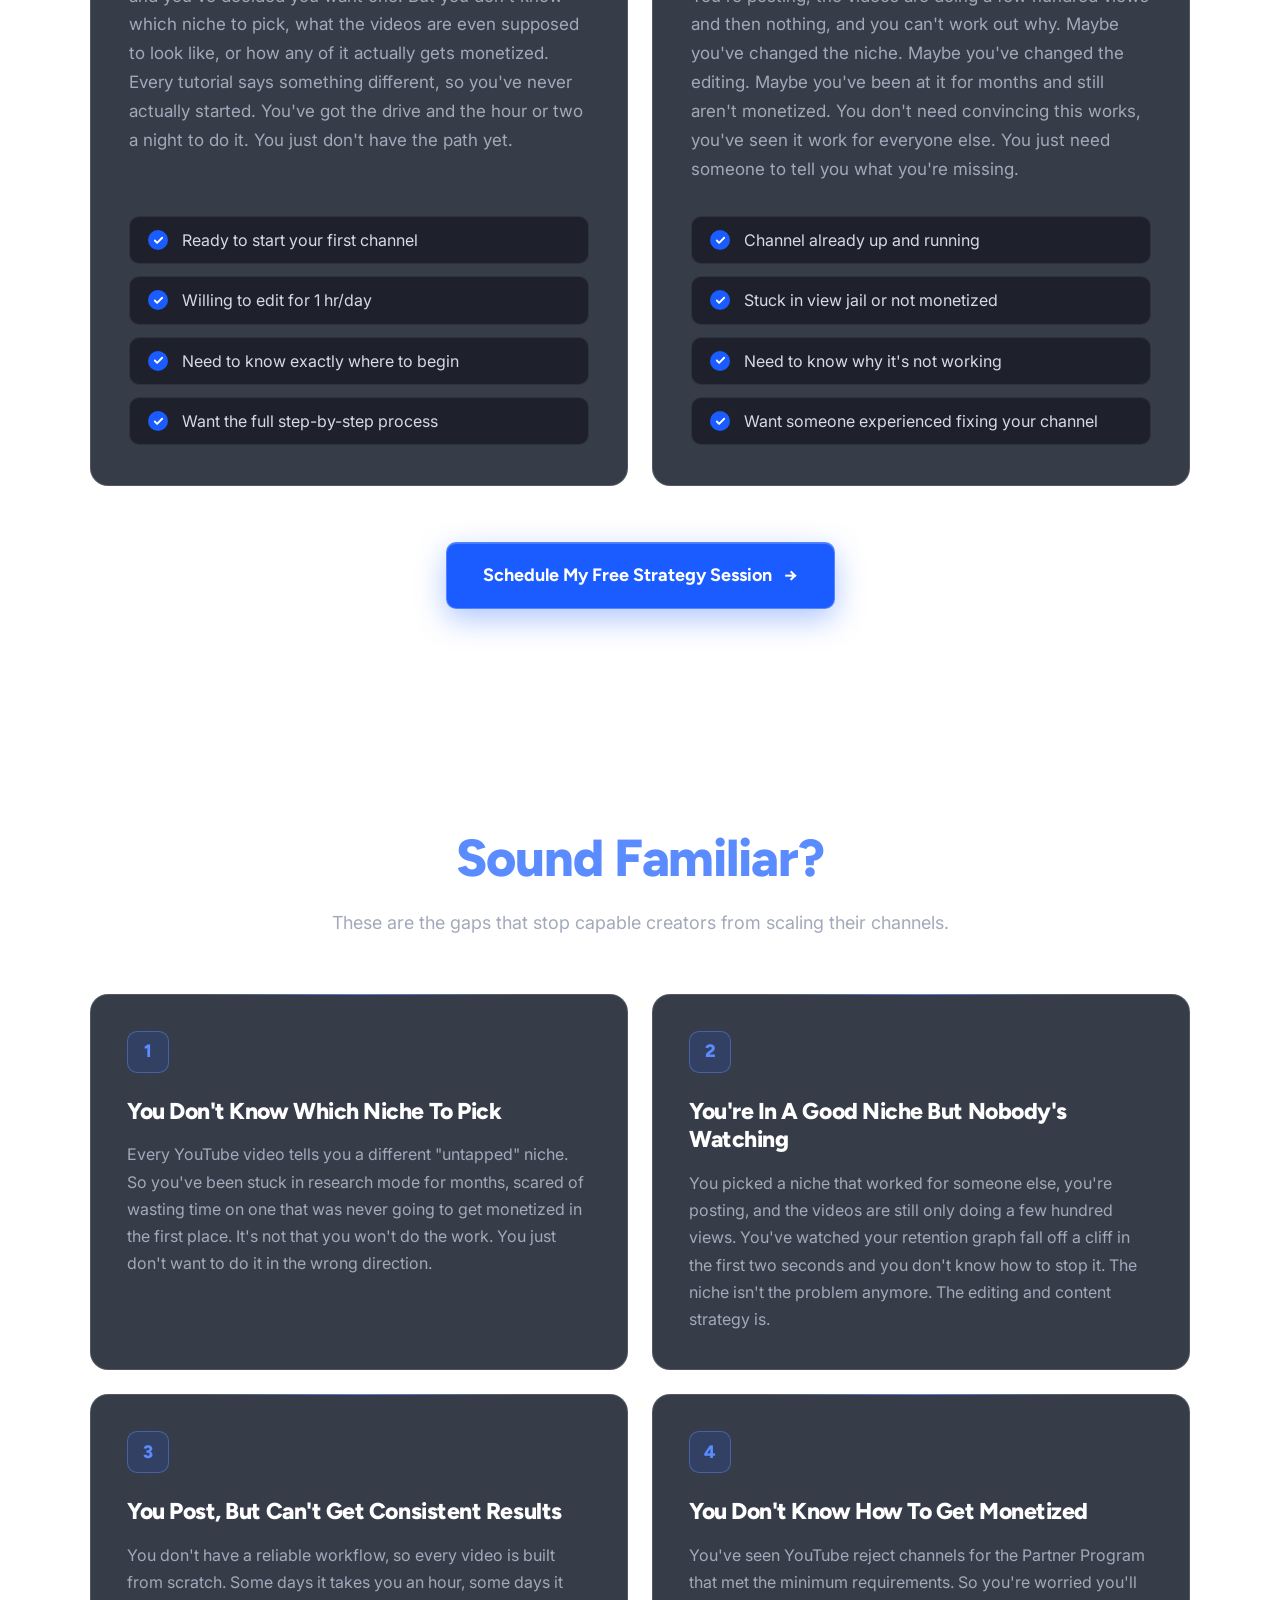
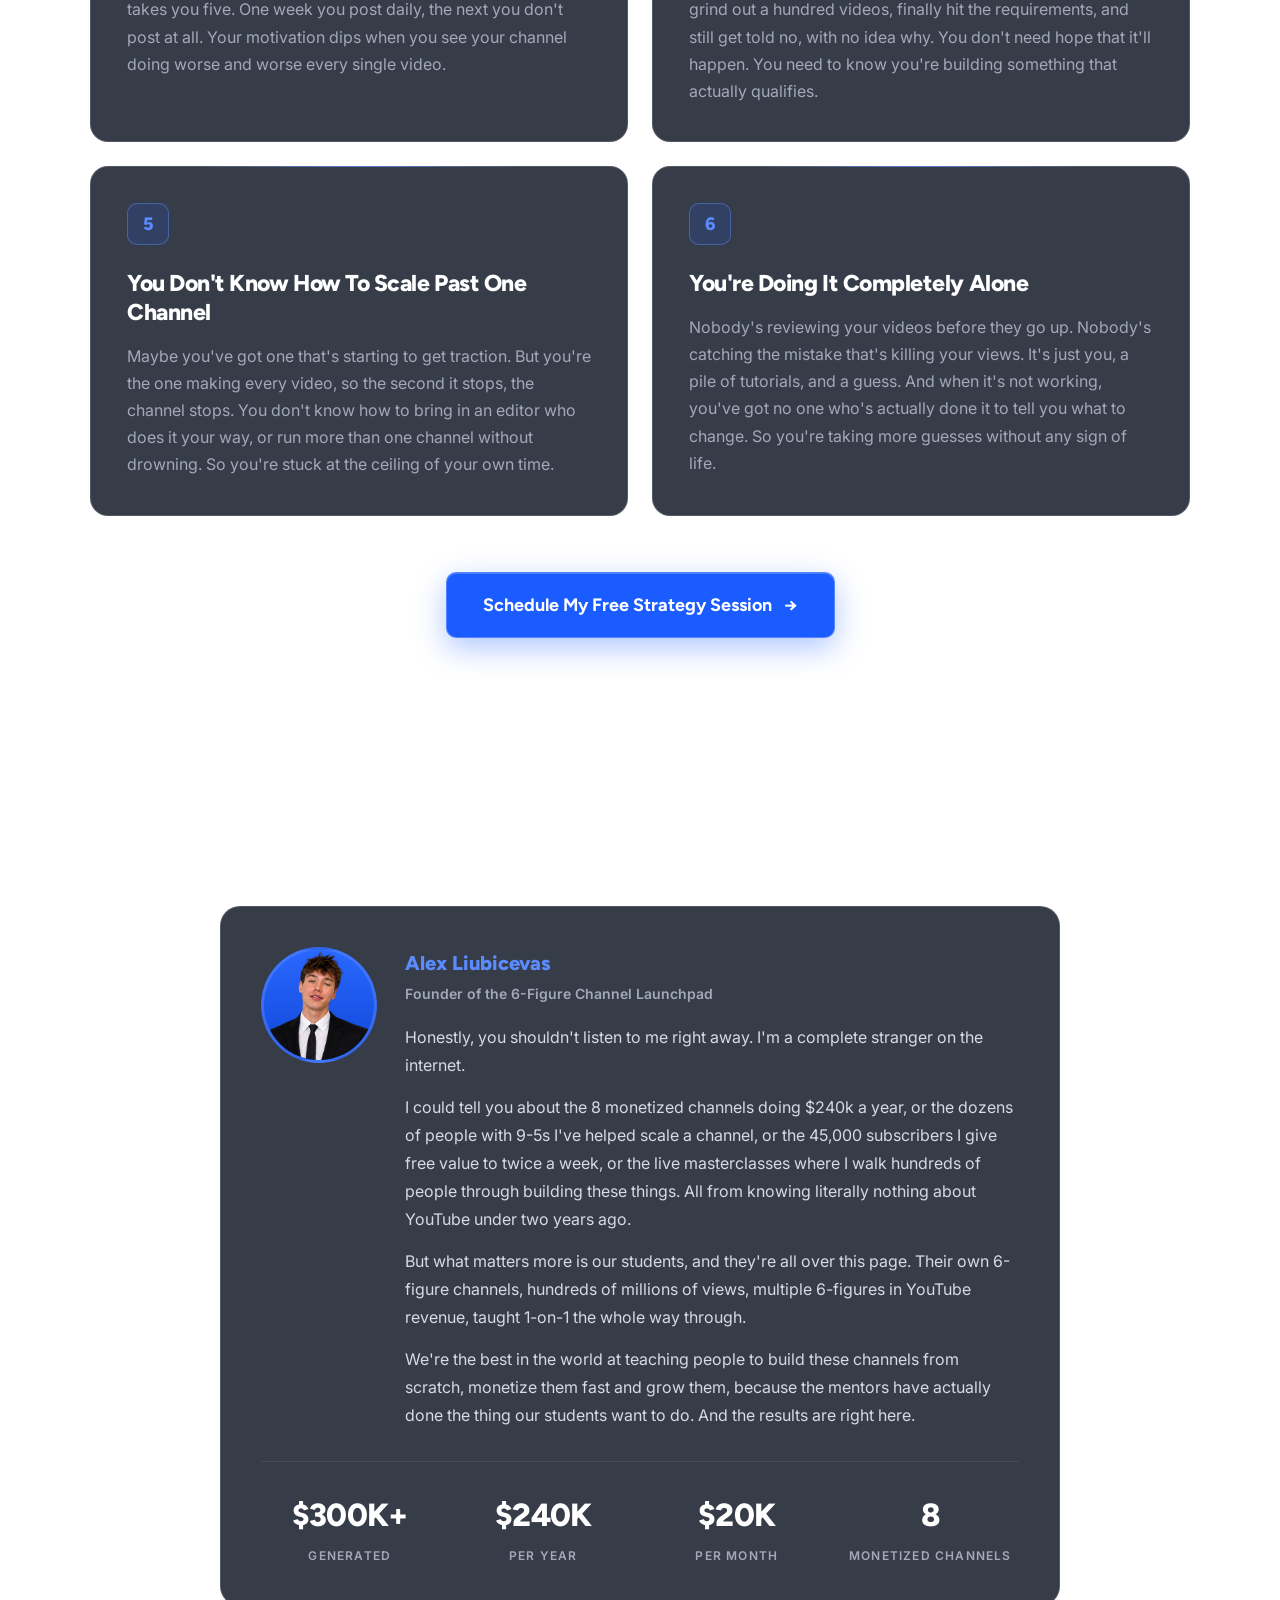
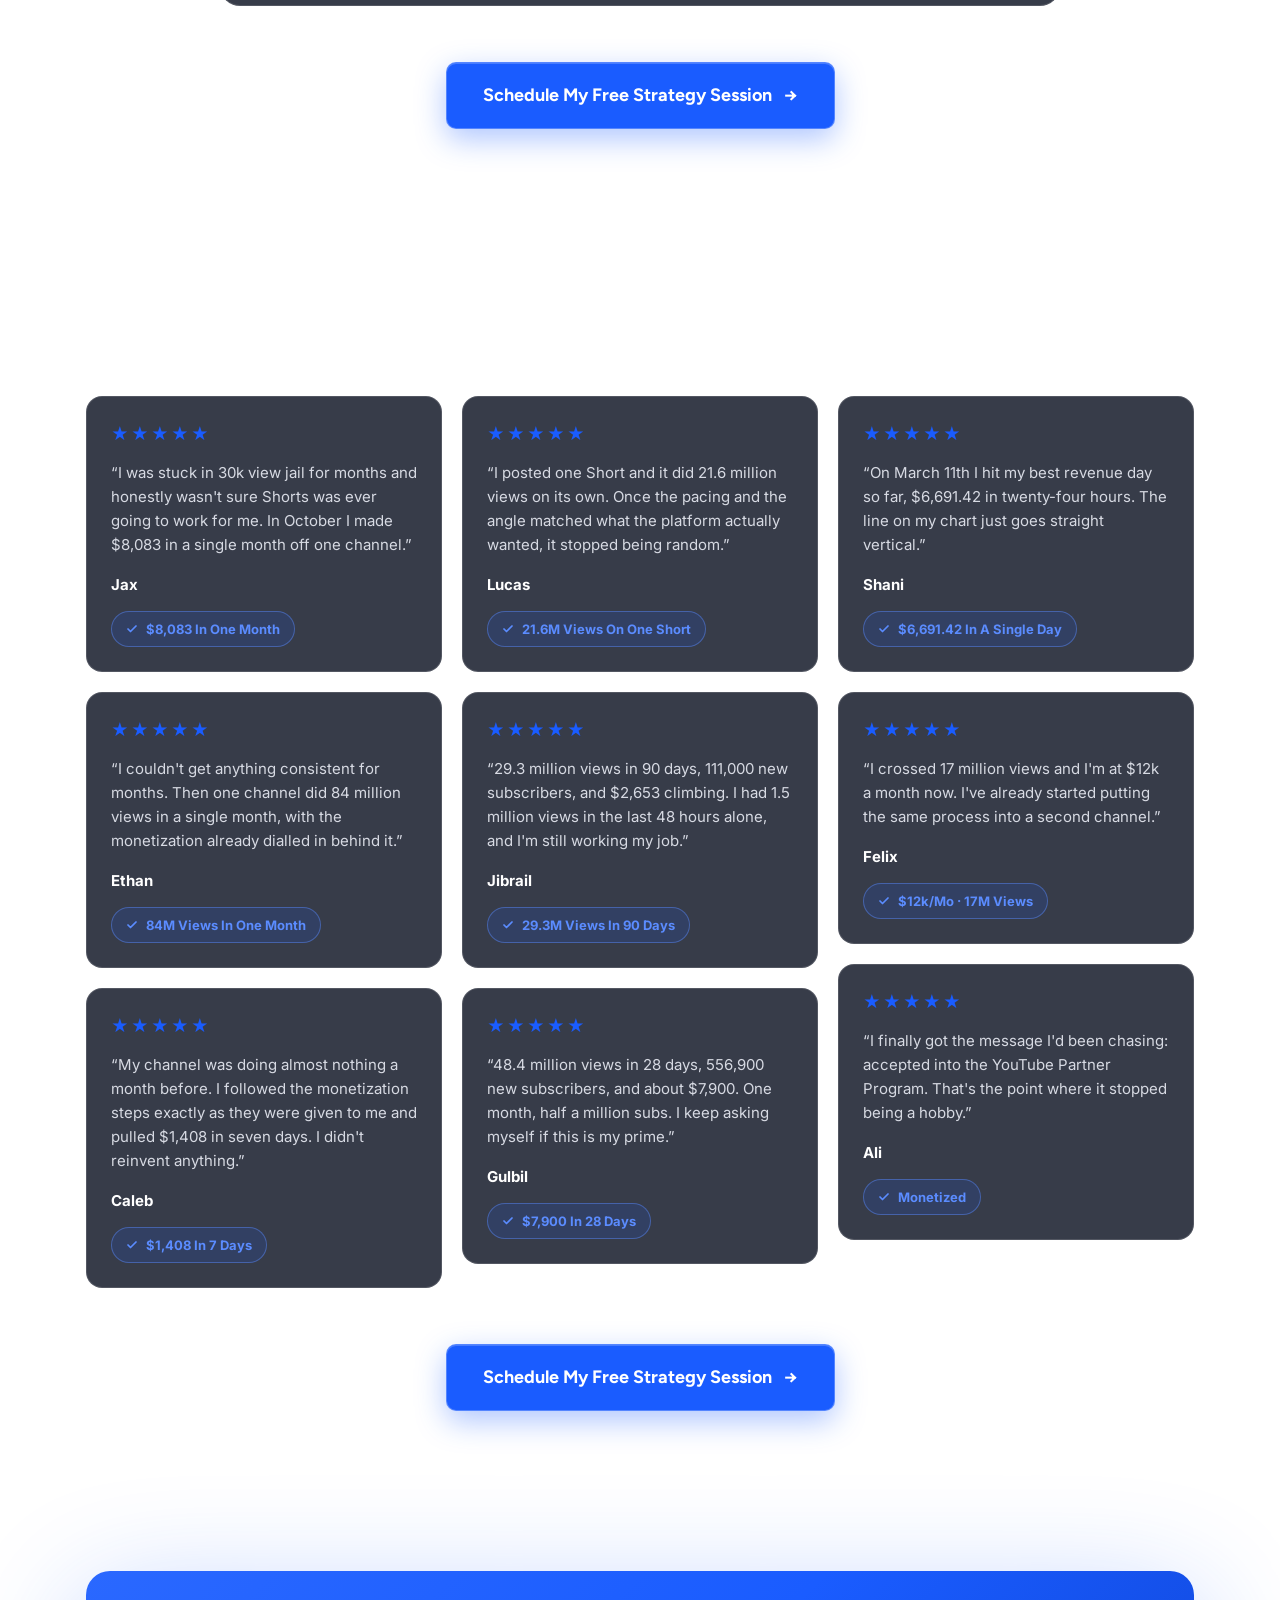
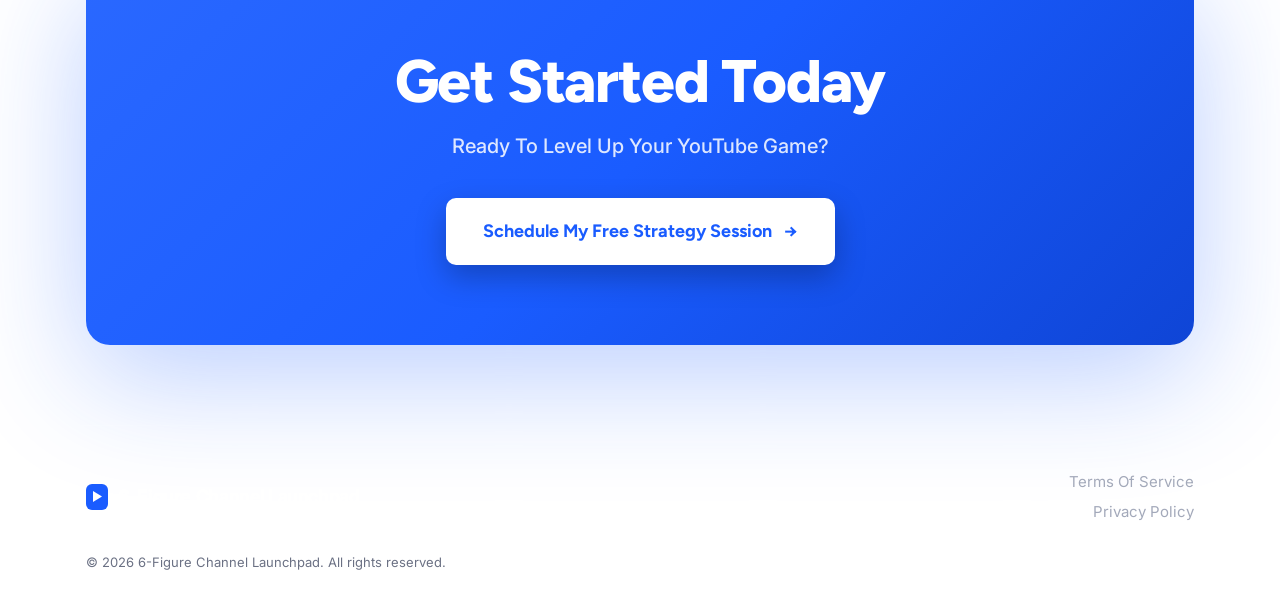
==== commit 1d5454be: "Chart heading: What does a student's first 180 days actually look like? Co-Authored-By: Claude Opus " ====
--- a/index.html
+++ b/index.html
@@ -590,7 +590,7 @@
   <!-- ================= GROWTH CHART ================= -->
   <section class="growth">
     <div class="wrap">
-      <h2 class="section-title">What The Next <span class="gold">180 Days</span> Can Look Like</h2>
+      <h2 class="section-title">What Does A Student's First <span class="gold">180 Days</span> Actually Look Like?</h2>
       <p class="section-sub">Views compound. Once your channel is monetized, every extra million views turns into more money each month.</p>
 
       <div class="growth-card">
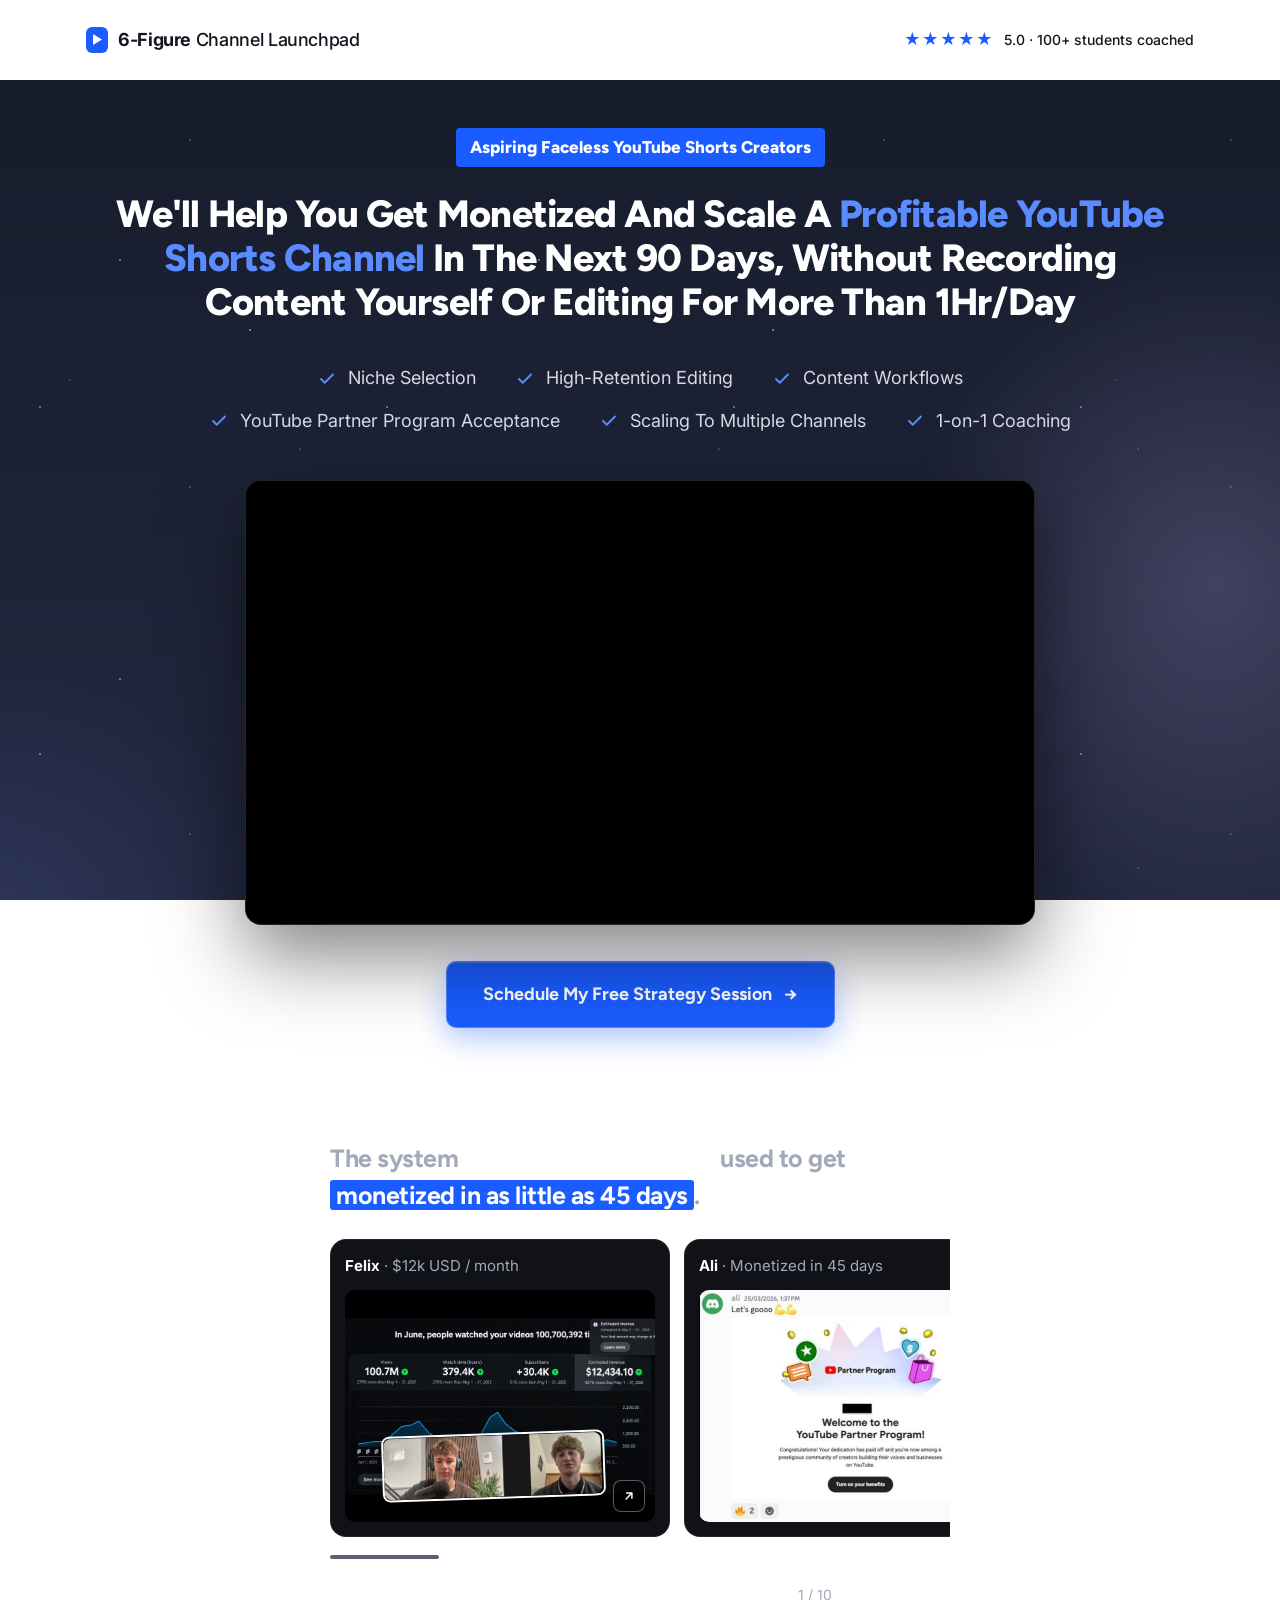
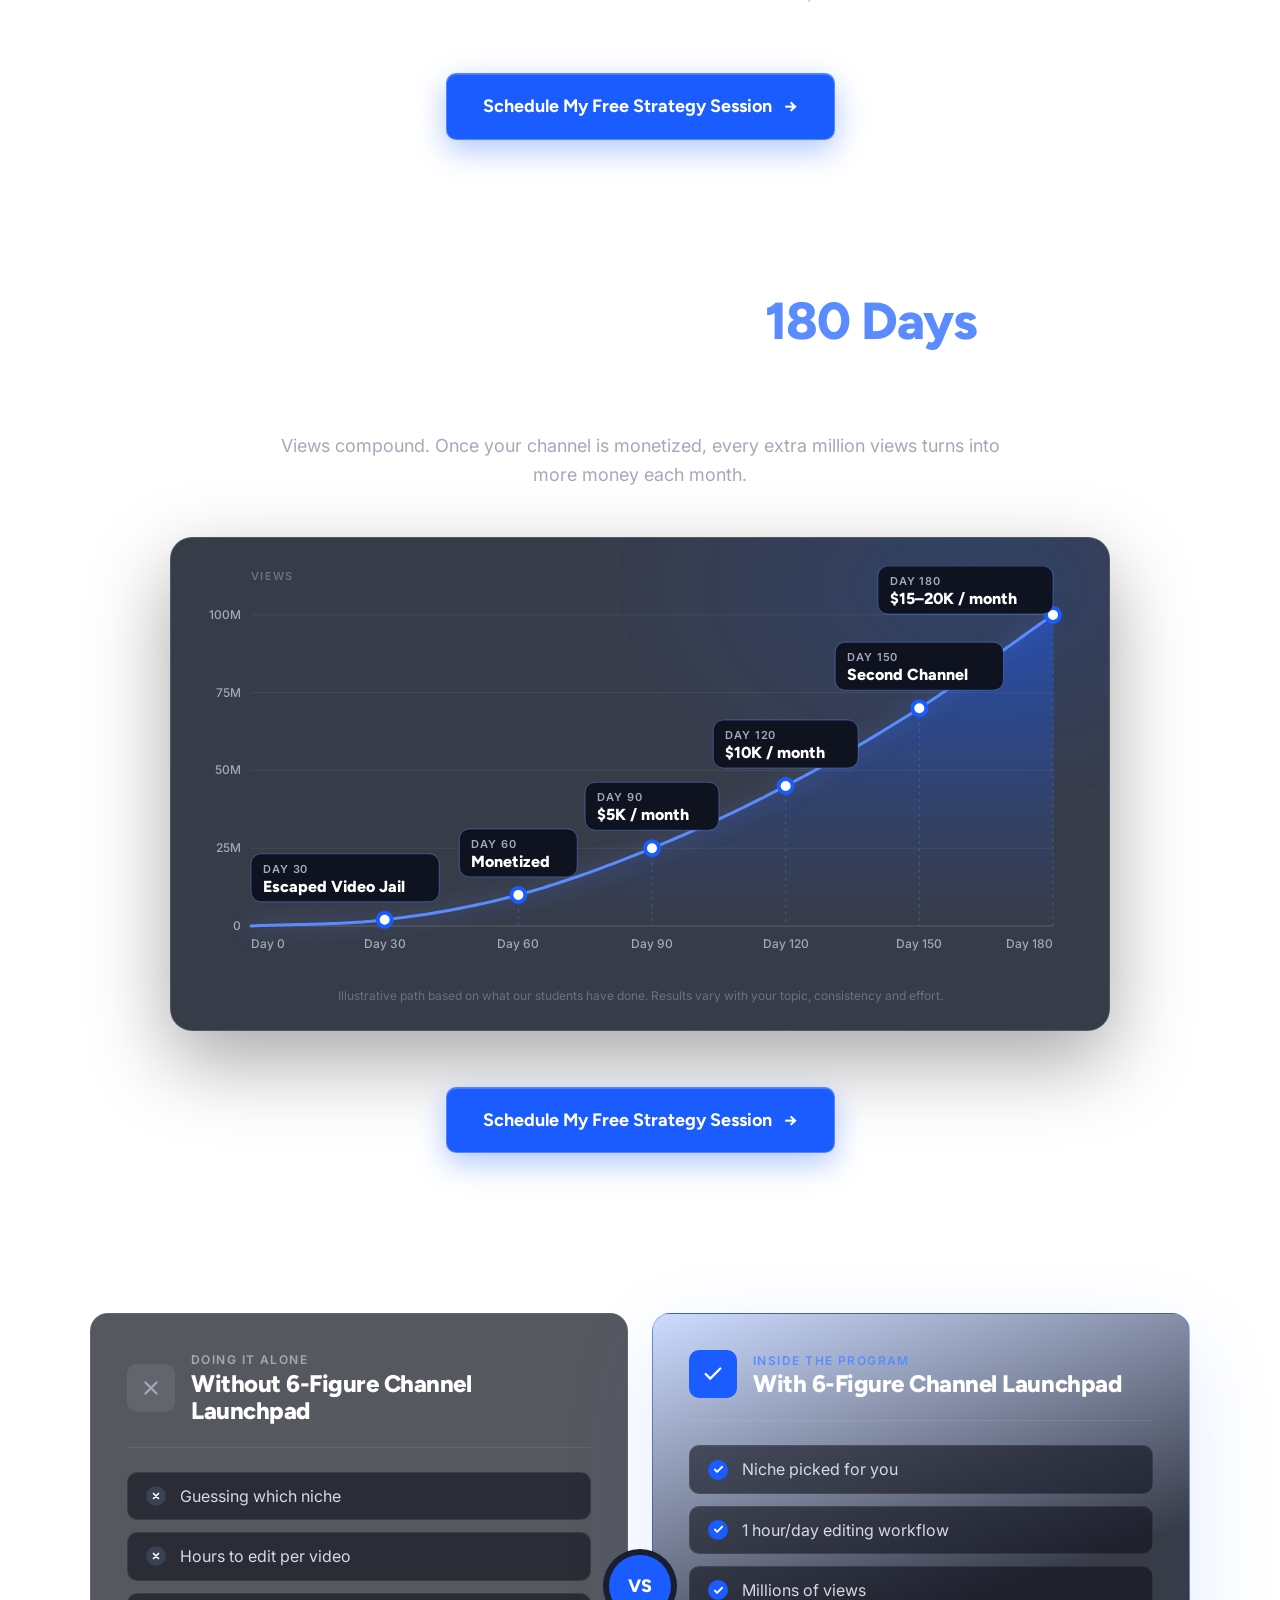
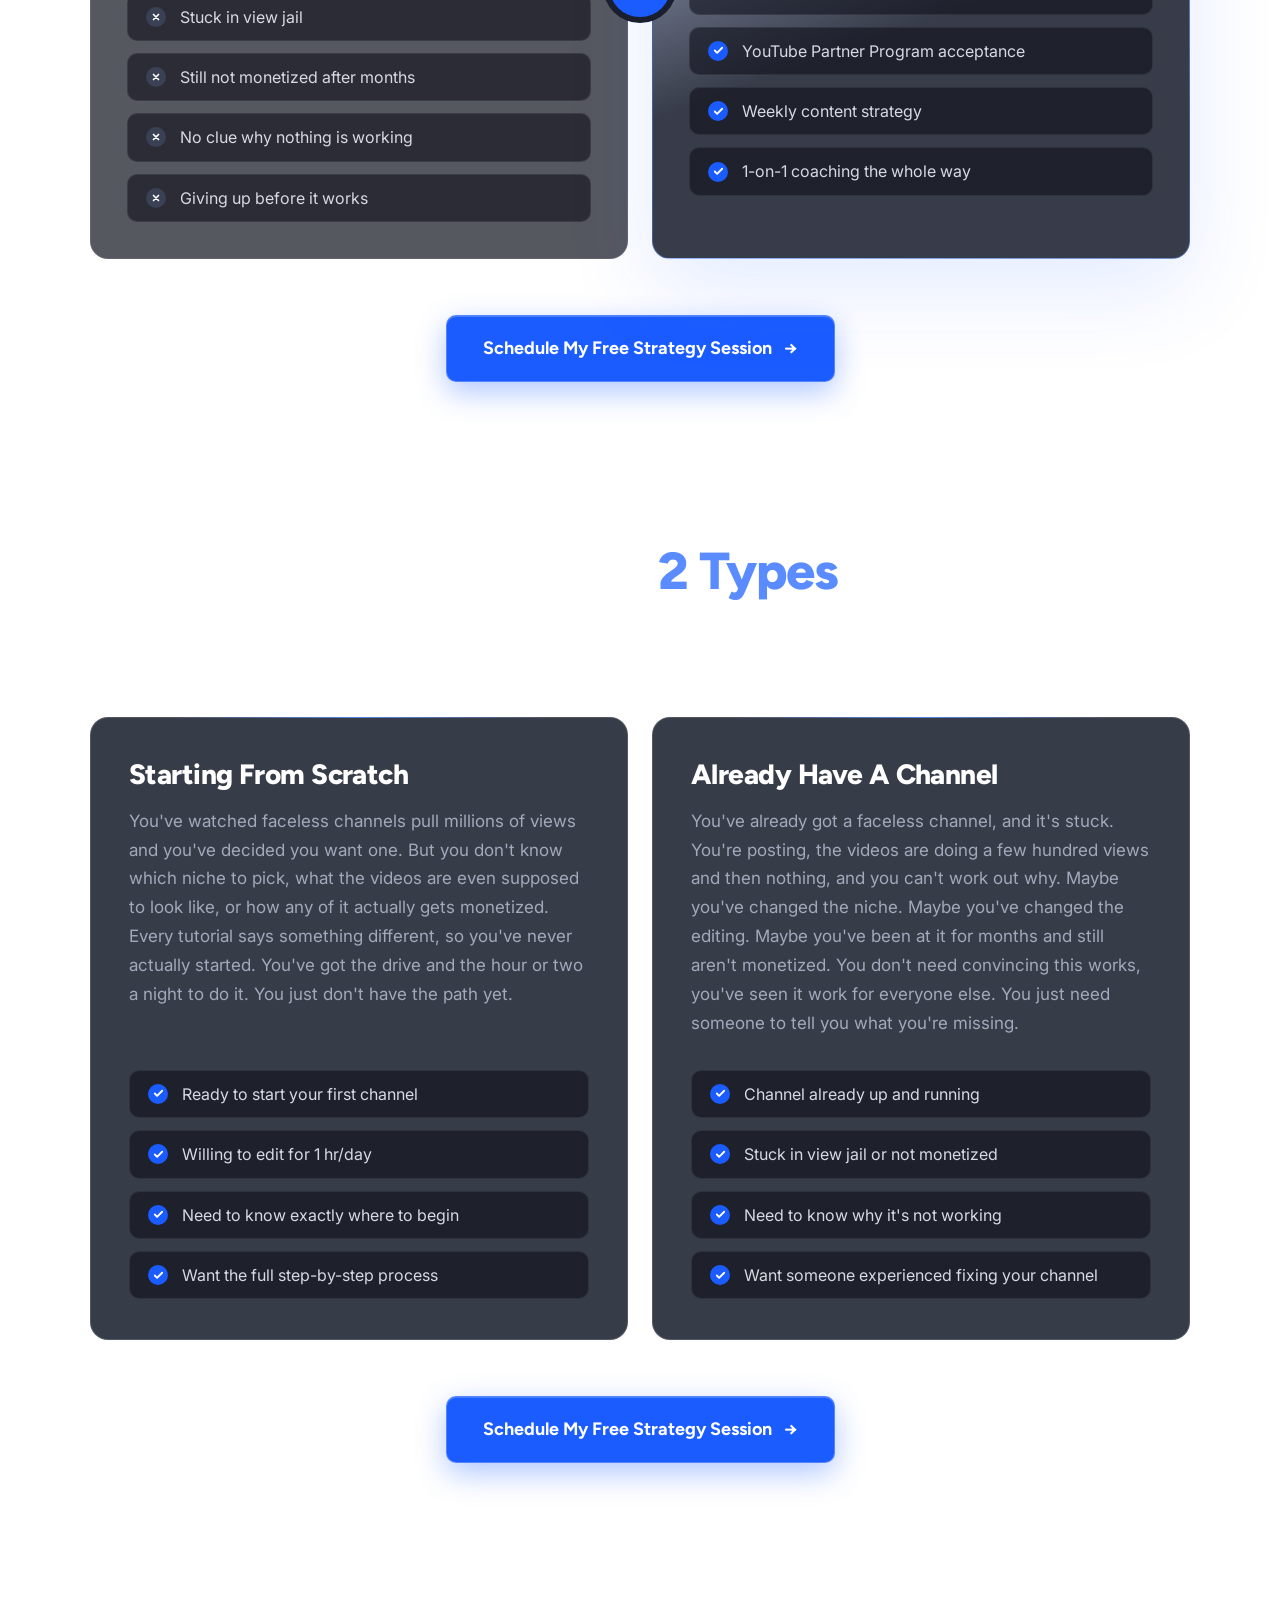
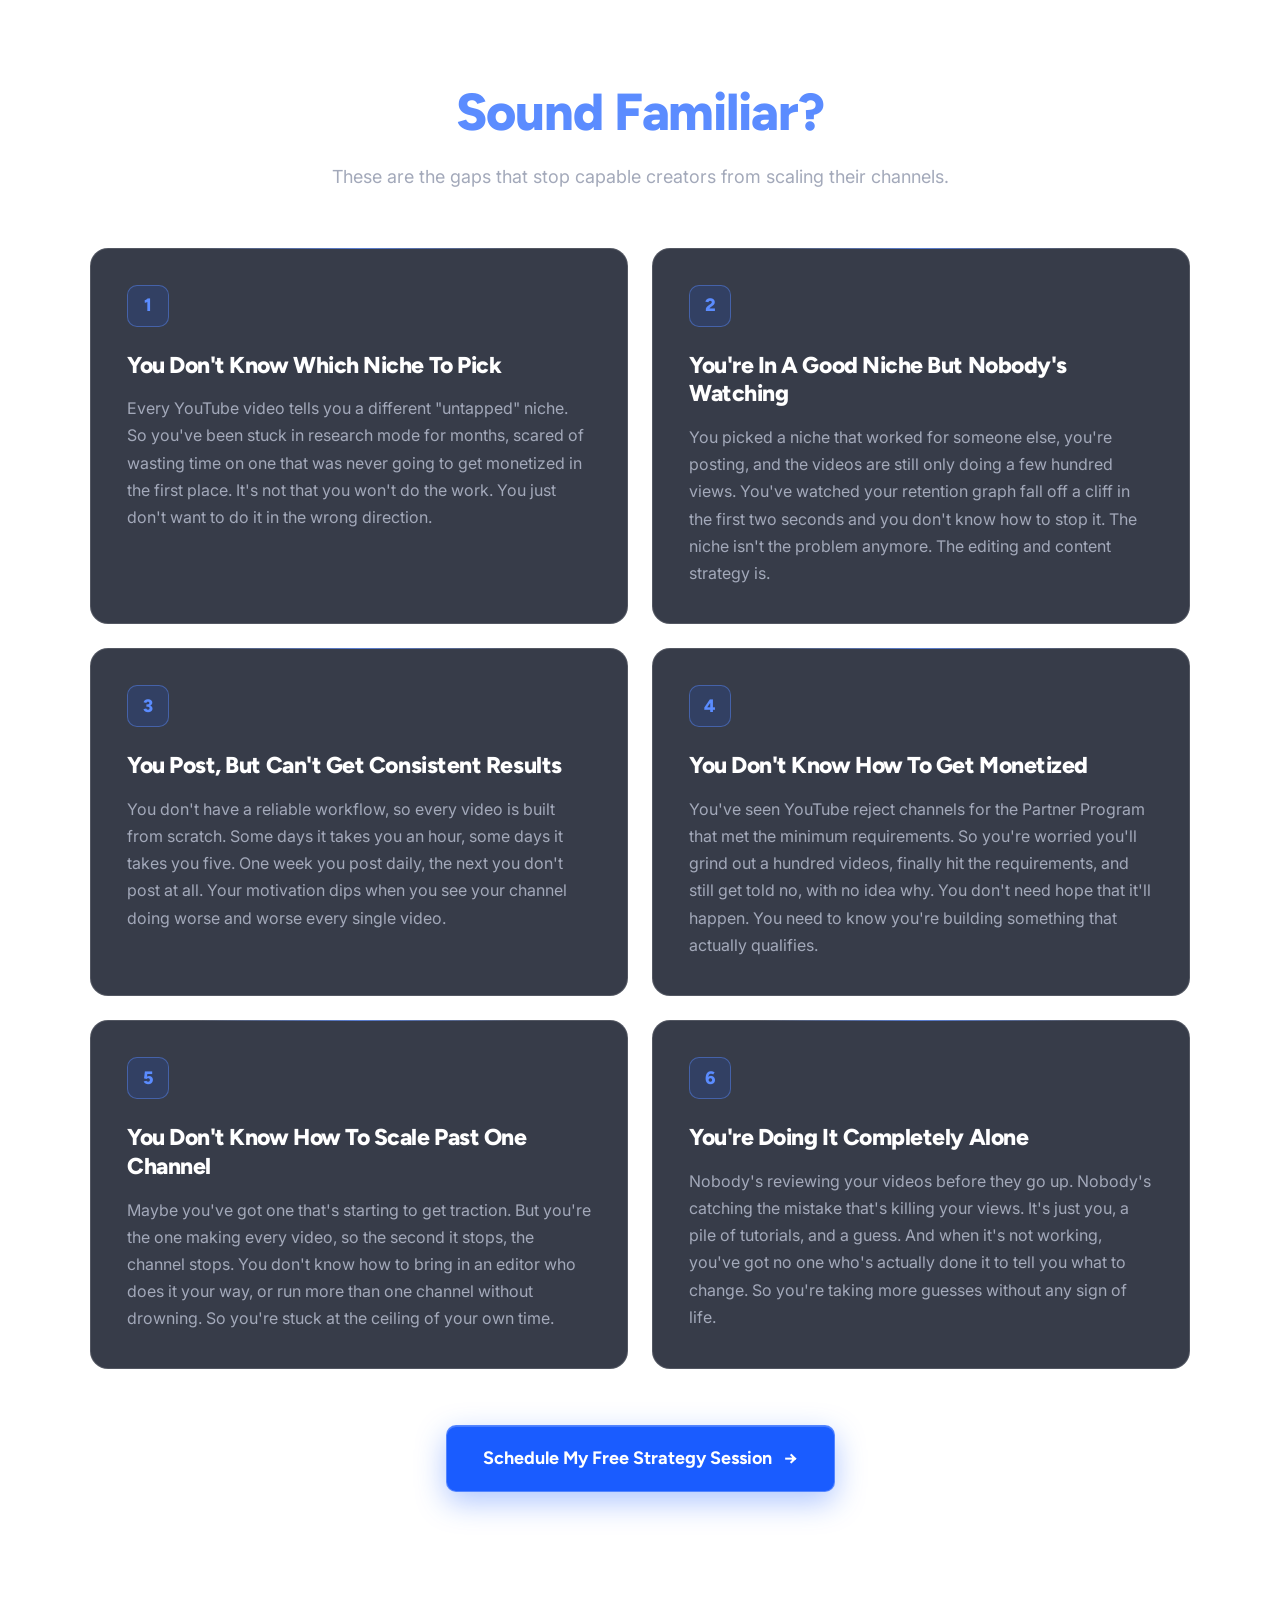
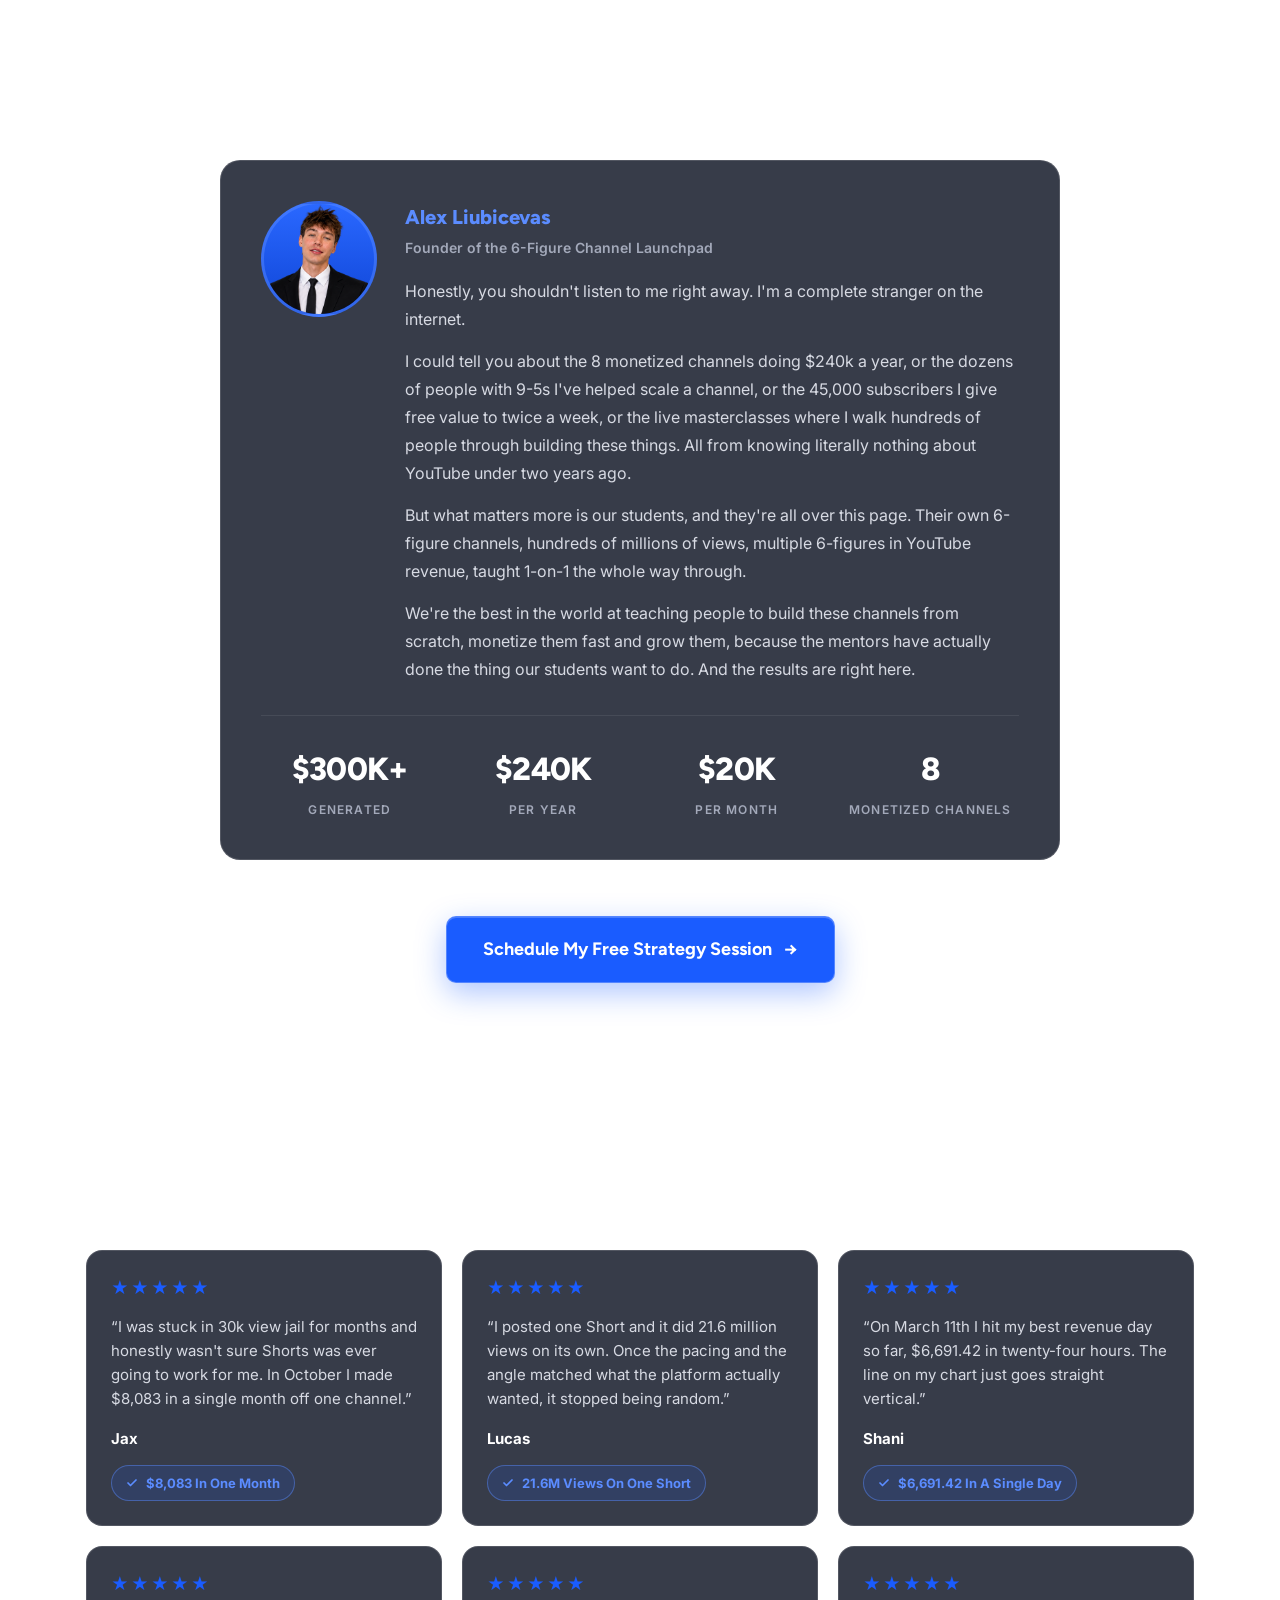
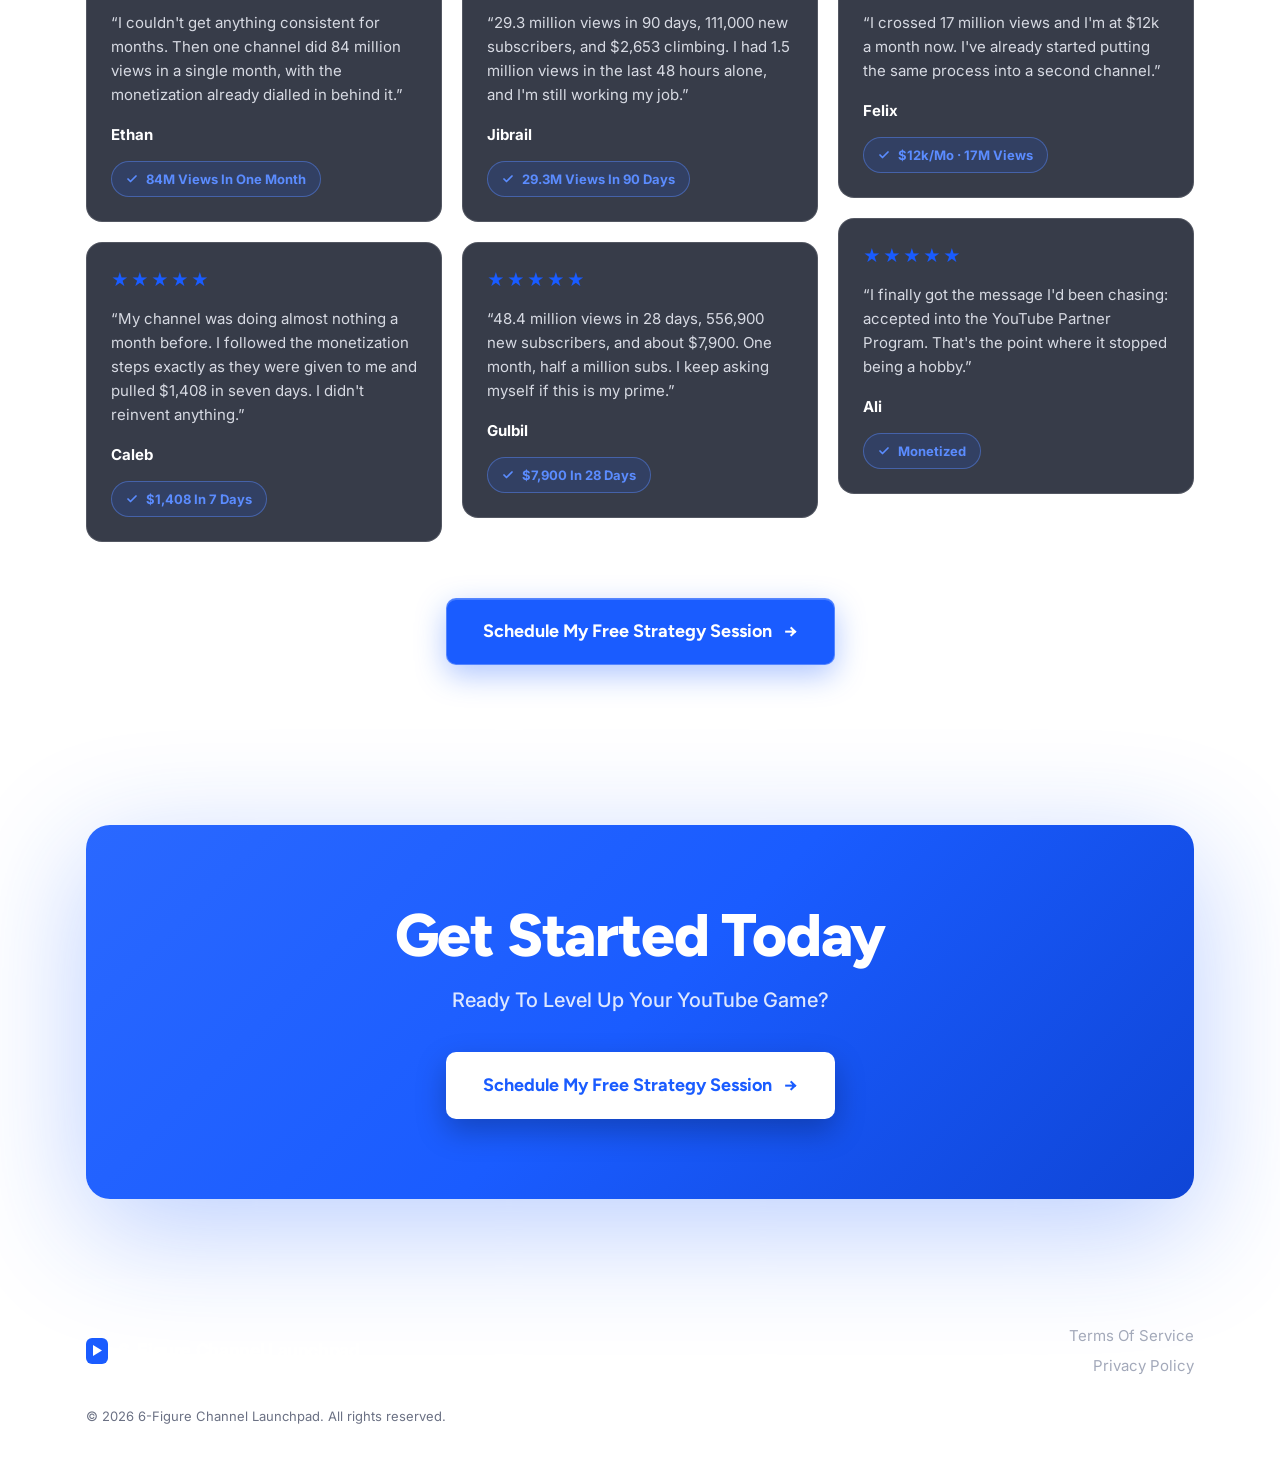
==== commit 20d9ba5b: "Remove How Faceless YouTube Automation Works section Co-Authored-By: Claude Opus 5.5 <noreply@anthro" ====
--- a/index.html
+++ b/index.html
@@ -201,61 +201,6 @@
     .proof-title b { color: #fff; }
     .proof-track { margin-top: 24px; }
 
-    /* ---------- How it works (light section) ---------- */
-    .how { padding: 72px 0 80px; }
-    .how-grid { display: grid; grid-template-columns: repeat(4, 1fr); gap: 20px; margin-top: 48px; }
-    .how-art { height: 180px; display: flex; align-items: center; justify-content: center; gap: 6px; }
-    .how-step {
-      margin-top: 20px;
-      padding: 8px;
-      border-radius: 8px;
-      text-align: center;
-      color: #fff;
-      font-family: var(--display);
-      font-weight: 800;
-      font-size: 16px;
-    }
-    .how-step.r { background: #dc1717; }
-    .how-step.g { background: #17993f; }
-    .how h3 { margin-top: 20px; font-size: 19px; letter-spacing: -0.01em; }
-    .how p { margin-top: 8px; color: var(--muted); font-size: 15px; line-height: 1.6; }
-
-    .phone {
-      position: relative;
-      width: 102px;
-      height: 176px;
-      padding: 12px;
-      border-radius: 14px;
-      border: 3px solid #d9d9dd;
-      background: #fff;
-      display: flex;
-      flex-direction: column;
-      gap: 8px;
-    }
-    .phone { color: #14161f; }
-    .phone.green { border-color: #1a7a36; }
-    .phone.soft { border-color: #b9dcc4; width: 80px; height: 136px; padding: 9px; border-width: 2px; }
-    .phone .screen { flex: none; height: 76px; border-radius: 8px; display: grid; place-items: center; background: #ececef; }
-    .phone.soft .screen { height: 48px; }
-    .screen.pink { background: #fde4e4; }
-    .screen.mint { background: #e1f3e6; }
-    .tri { width: 0; height: 0; border-top: 9px solid transparent; border-bottom: 9px solid transparent; border-left: 14px solid #c3c3c8; }
-    .tri.red { border-left-color: #dc1717; }
-    .tri.green { border-left-color: #1a7a36; }
-    .tri.sm { border-top-width: 6px; border-bottom-width: 6px; border-left-width: 9px; }
-    .bar { height: 7px; border-radius: 4px; background: #e6e6ea; }
-    .bar.fill { background: linear-gradient(90deg, #dc1717 78%, #e6e6ea 78%); }
-    .bar.fill.more { background: linear-gradient(90deg, #dc1717 90%, #e6e6ea 90%); }
-    .mini { font-size: 9px; font-weight: 800; font-family: var(--display); margin-bottom: -4px; }
-    .badge-1k { position: absolute; right: 10px; bottom: 12px; width: 24px; height: 24px; border-radius: 50%; display: grid; place-items: center; background: #fde4e4; color: #dc1717; font-size: 9px; font-weight: 800; }
-    .payout { flex: 1; border-radius: 8px; background: #e1f3e6; display: flex; flex-direction: column; align-items: center; justify-content: center; text-align: center; color: #1a7a36; font-family: var(--display); font-weight: 800; font-size: 11px; line-height: 1.2; }
-    .payout .ck { display: grid; place-items: center; width: 22px; height: 22px; border-radius: 50%; background: #1a7a36; color: #fff; margin-bottom: 4px; }
-    .money { text-align: center; color: #1a7a36; font-family: var(--display); font-weight: 800; font-size: 18px; }
-    .phone.soft .money { font-size: 11px; color: #4a9a62; }
-    .bars { flex: 1; display: flex; align-items: flex-end; justify-content: space-around; }
-    .bars i { display: block; width: 6px; border-radius: 3px; background: #1a7a36; }
-    .phone.soft .bars i { width: 4px; background: #8cc49c; }
-
     /* ---------- Application popup ---------- */
     .apply-modal {
       position: fixed;
@@ -491,7 +436,6 @@
     @media (max-width: 960px) {
       .checks { gap: 12px 28px; }
       .reviews-grid { grid-template-columns: 1fr; max-width: 560px; margin-left: auto; margin-right: auto; }
-      .how-grid { grid-template-columns: 1fr 1fr; gap: 40px 20px; }
     }
     @media (max-width: 760px) {
       section { padding: 56px 0; }
@@ -517,7 +461,6 @@
       .footer-links { align-items: flex-start; }
     }
     @media (max-width: 520px) {
-      .how-grid { grid-template-columns: 1fr; }
       .topbar-inner { flex-direction: column; justify-content: center; gap: 4px; padding-top: 10px; padding-bottom: 10px; }
     }
     @media (max-width: 420px) {
@@ -604,82 +547,6 @@
 
         <p class="growth-swipe" id="growth-swipe" hidden>Swipe to see all 180 days →</p>
         <p class="growth-note">Illustrative path based on what our students have done. Results vary with your topic, consistency and effort.</p>
-      </div>
-
-      <div class="cta-row">
-        <a class="btn js-cta" href="#">Schedule My Free Strategy Session <span class="arrow">→</span></a>
-      </div>
-    </div>
-  </section>
-
-  <!-- ================= HOW IT WORKS ================= -->
-  <section class="how">
-    <div class="wrap">
-      <h2 class="section-title">How Faceless YouTube Automation Works</h2>
-      <div class="how-grid">
-        <div>
-          <div class="how-art">
-            <div class="phone">
-              <div class="screen"><span class="tri"></span></div>
-              <div class="bar" style="width:70%;margin-top:6px"></div>
-              <div class="bar" style="width:40%"></div>
-              <span class="badge-1k">1k</span>
-            </div>
-          </div>
-          <div class="how-step r">1</div>
-          <h3>Post Faceless Shorts</h3>
-          <p>We give you the AI workflows, so you're not editing frame by frame.</p>
-        </div>
-        <div>
-          <div class="how-art">
-            <div class="phone">
-              <div class="screen pink"><span class="tri red"></span></div>
-              <div class="mini" style="margin-top:6px">1K SUBS</div>
-              <div class="bar fill"></div>
-              <div class="mini" style="margin-top:4px">10M VIEWS</div>
-              <div class="bar fill more"></div>
-            </div>
-          </div>
-          <div class="how-step r">2</div>
-          <h3>Get Monetized</h3>
-          <p>1,000 subscribers and 10M views within 90 days. We help you get both, fast.</p>
-        </div>
-        <div>
-          <div class="how-art">
-            <div class="phone green">
-              <div class="screen mint" style="height:64px"><span class="tri green"></span></div>
-              <div class="payout">
-                <span class="ck"><svg width="12" height="12" viewBox="0 0 24 24" fill="none" stroke="currentColor" stroke-width="4" stroke-linecap="round" stroke-linejoin="round"><path d="M20 6 9 17l-5-5"/></svg></span>
-                PAYOUT!<br />$$$
-              </div>
-            </div>
-          </div>
-          <div class="how-step g">3</div>
-          <h3>Collect Every Month</h3>
-          <p>YouTube runs ads on your videos and hands you a share of what they earn.</p>
-        </div>
-        <div>
-          <div class="how-art">
-            <div class="phone soft">
-              <div class="screen mint"><span class="tri green sm"></span></div>
-              <div class="money">$$$</div>
-              <div class="bars"><i style="height:50%"></i><i style="height:80%"></i><i style="height:45%"></i><i style="height:70%"></i></div>
-            </div>
-            <div class="phone green">
-              <div class="screen mint" style="height:52px"><span class="tri green"></span></div>
-              <div class="money">$$$</div>
-              <div class="bars"><i style="height:55%"></i><i style="height:90%"></i><i style="height:50%"></i><i style="height:100%"></i></div>
-            </div>
-            <div class="phone soft">
-              <div class="screen mint"><span class="tri green sm"></span></div>
-              <div class="money">$$$</div>
-              <div class="bars"><i style="height:45%"></i><i style="height:75%"></i><i style="height:55%"></i><i style="height:85%"></i></div>
-            </div>
-          </div>
-          <div class="how-step g">4</div>
-          <h3>Grow More Channels</h3>
-          <p>We show you how to outsource to vetted editors and run more than one.</p>
-        </div>
       </div>
 
       <div class="cta-row">
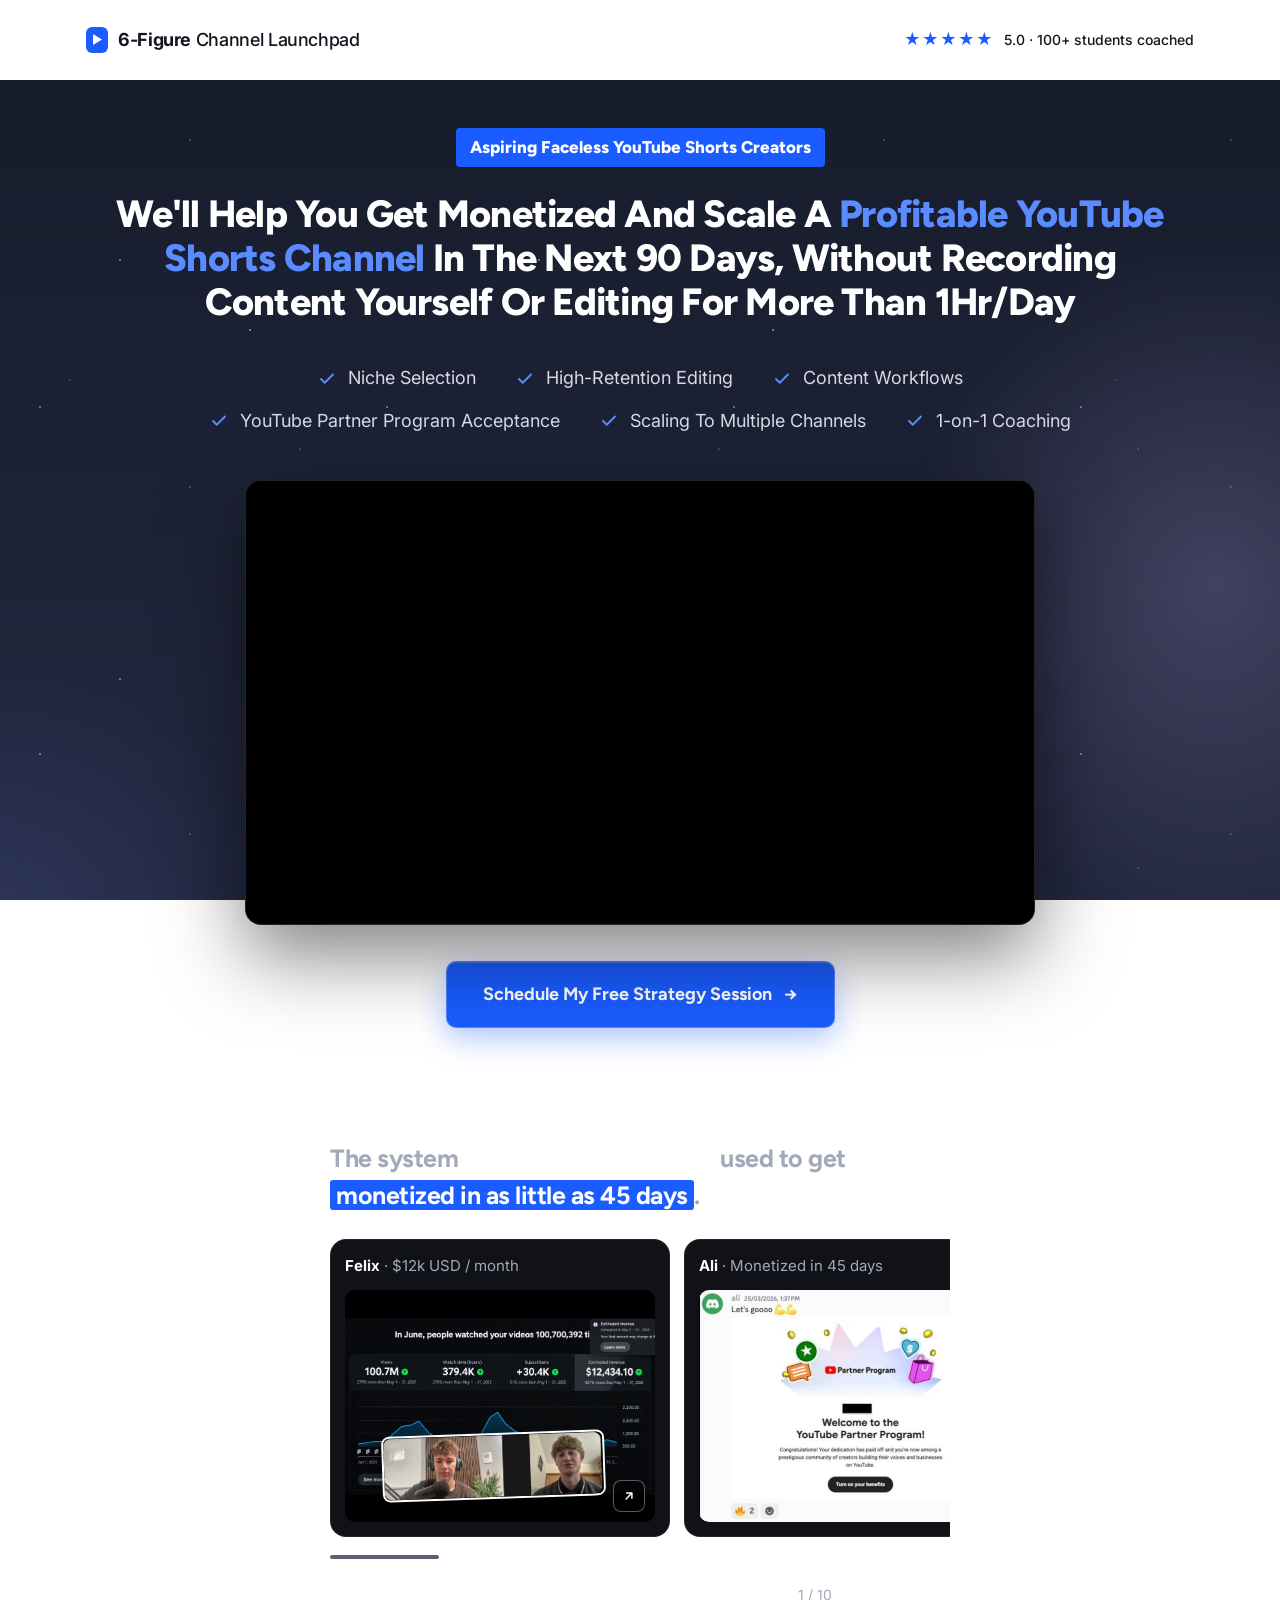
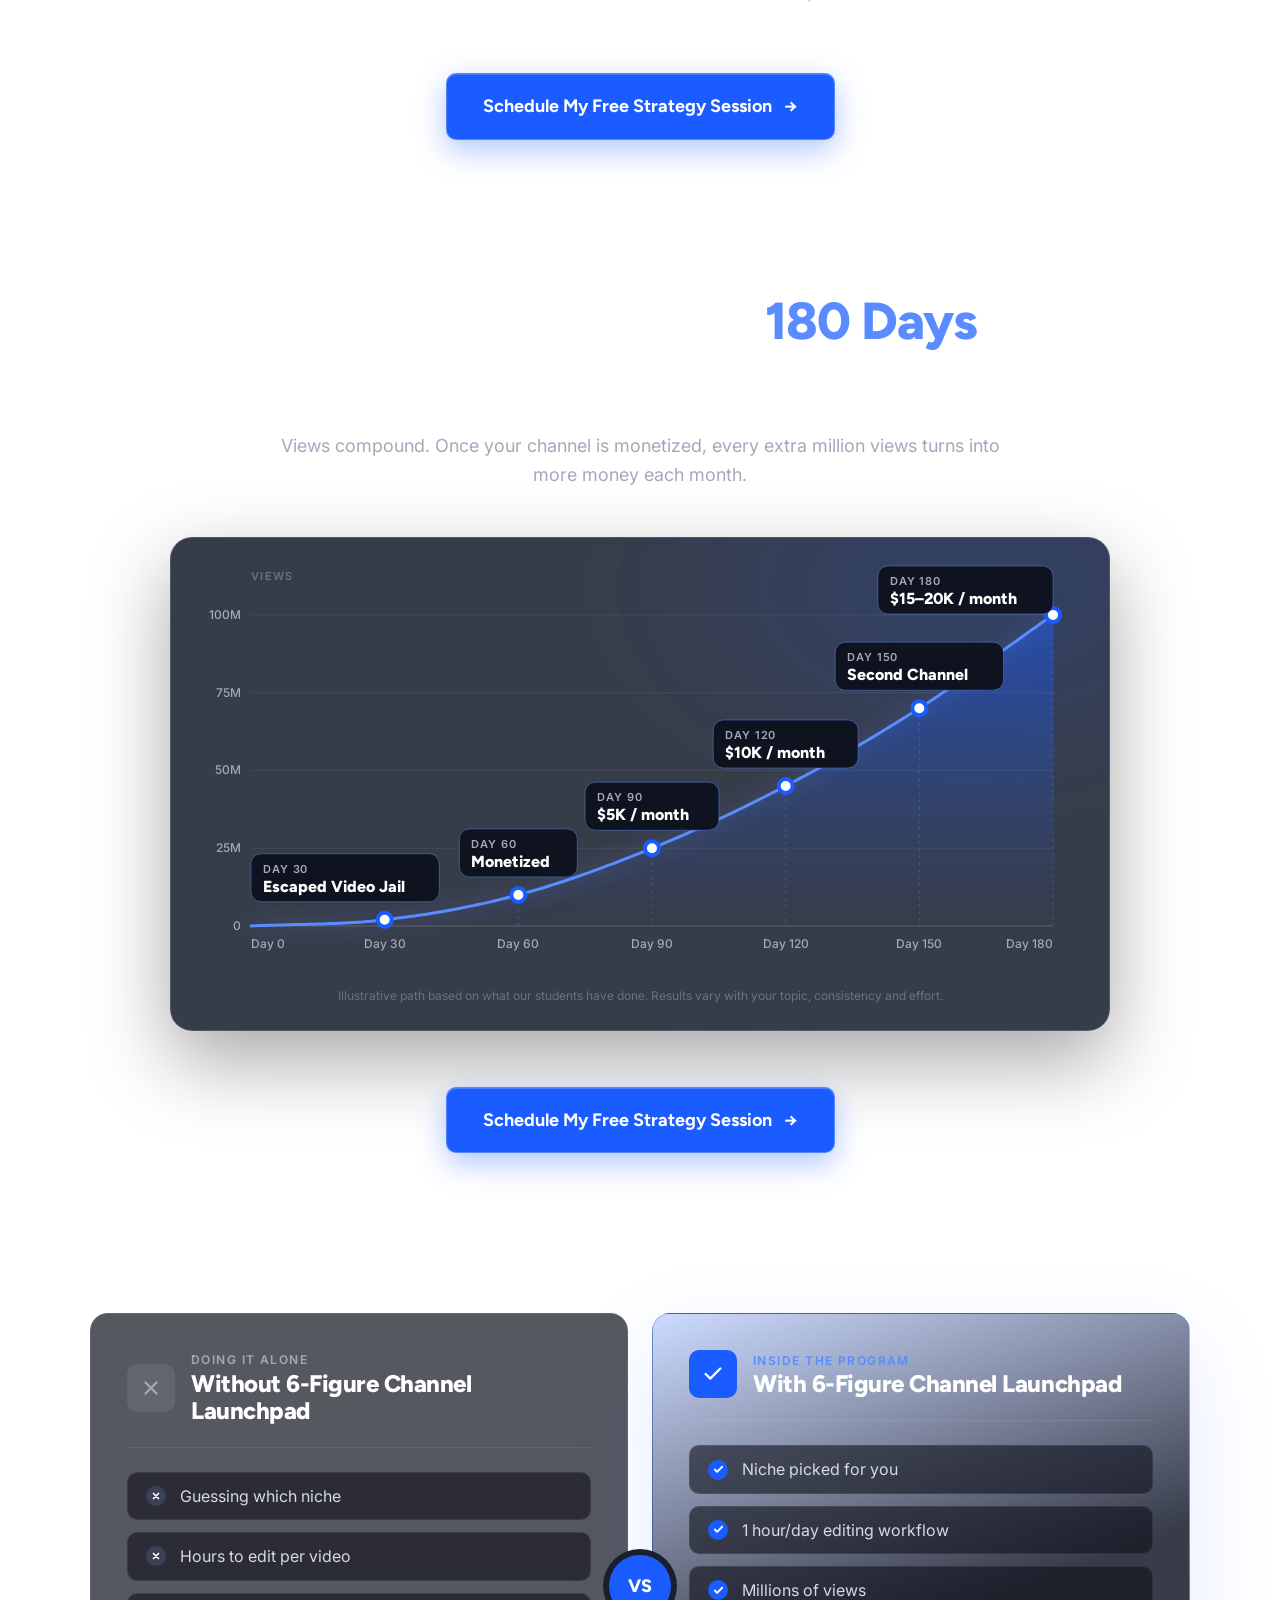
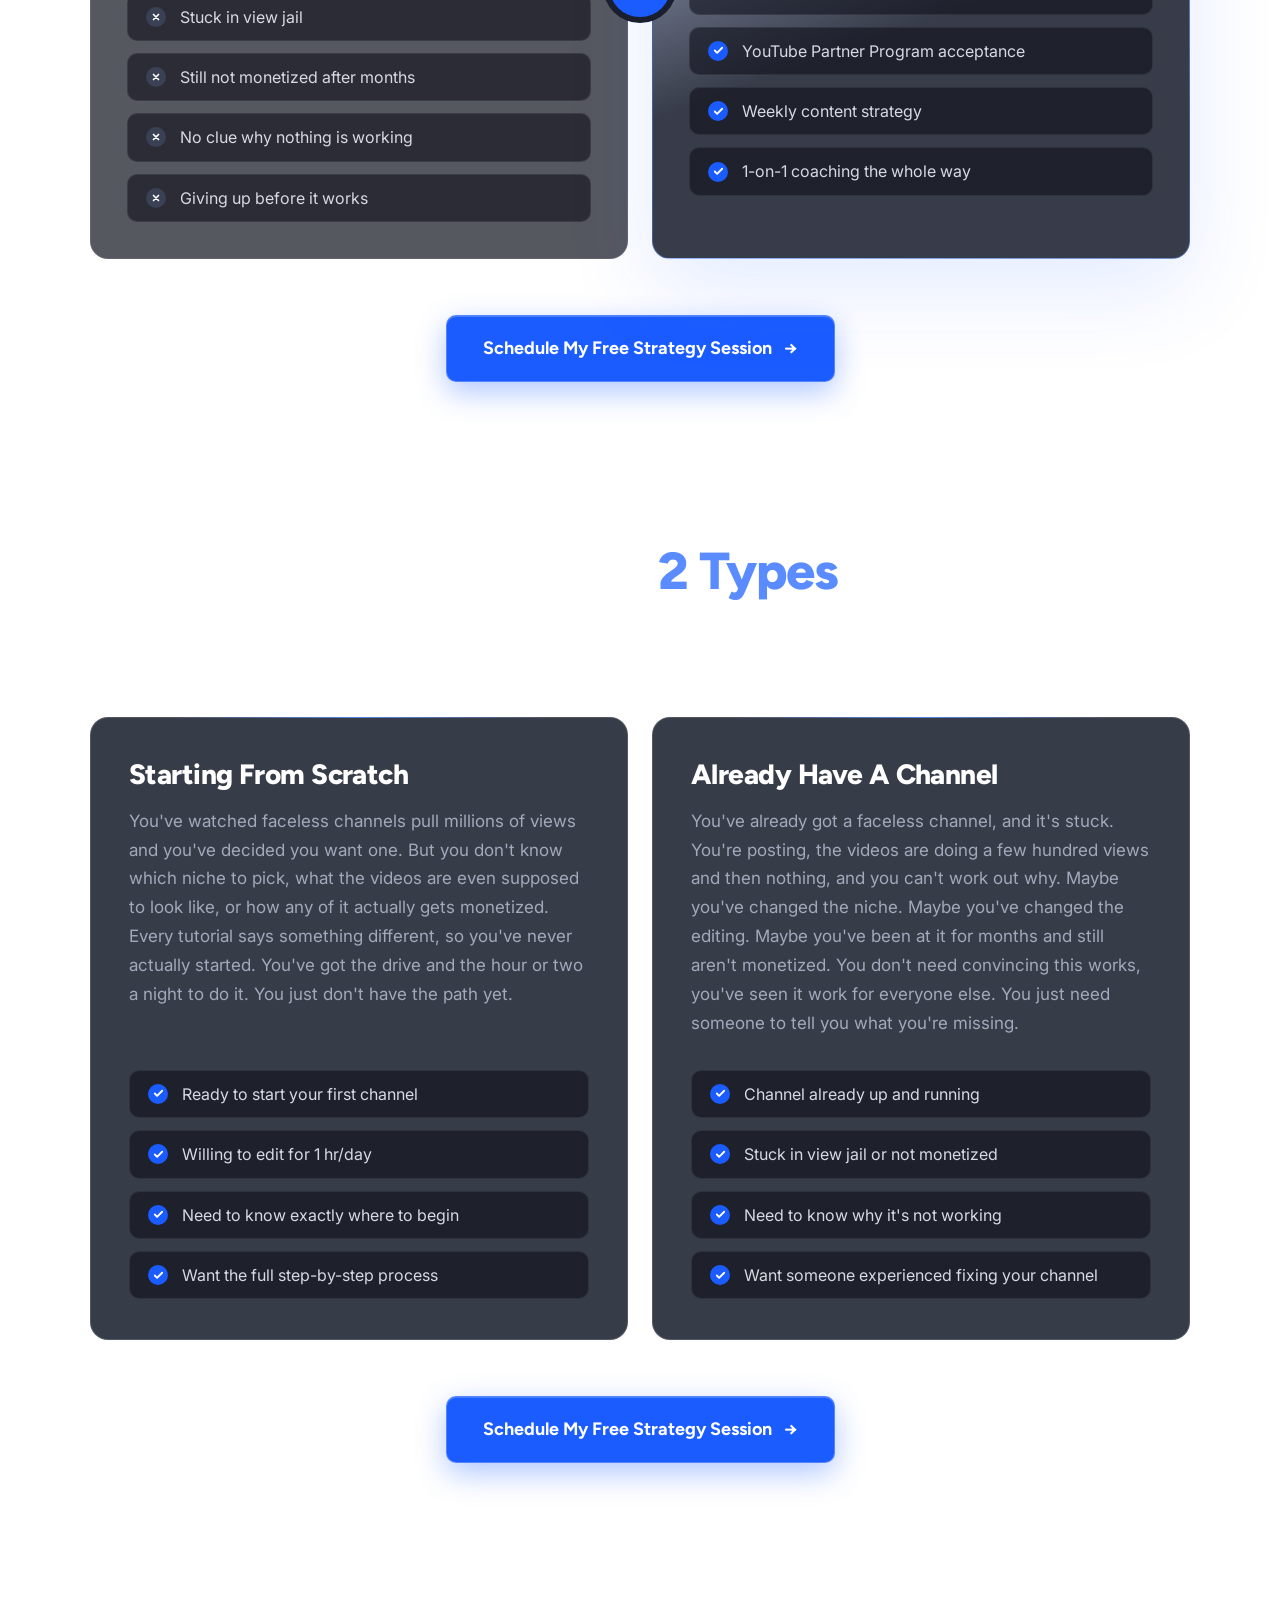
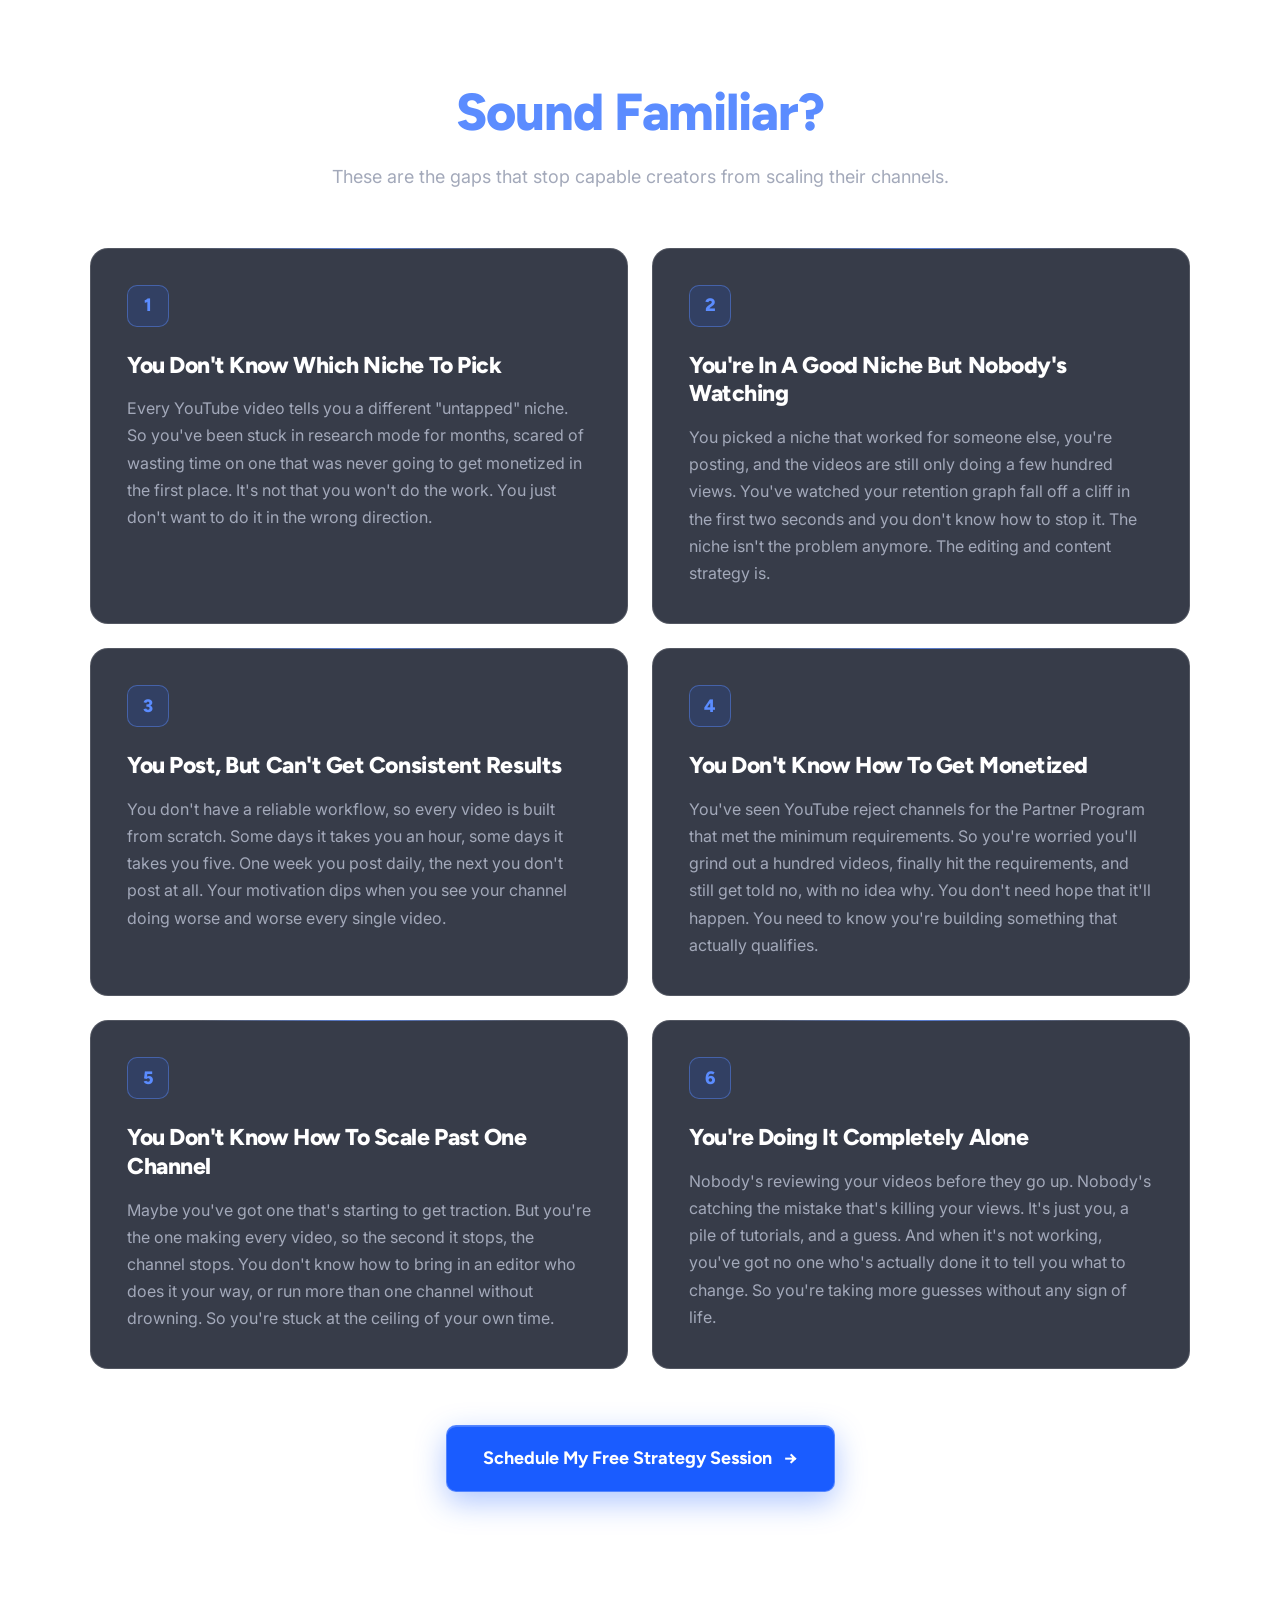
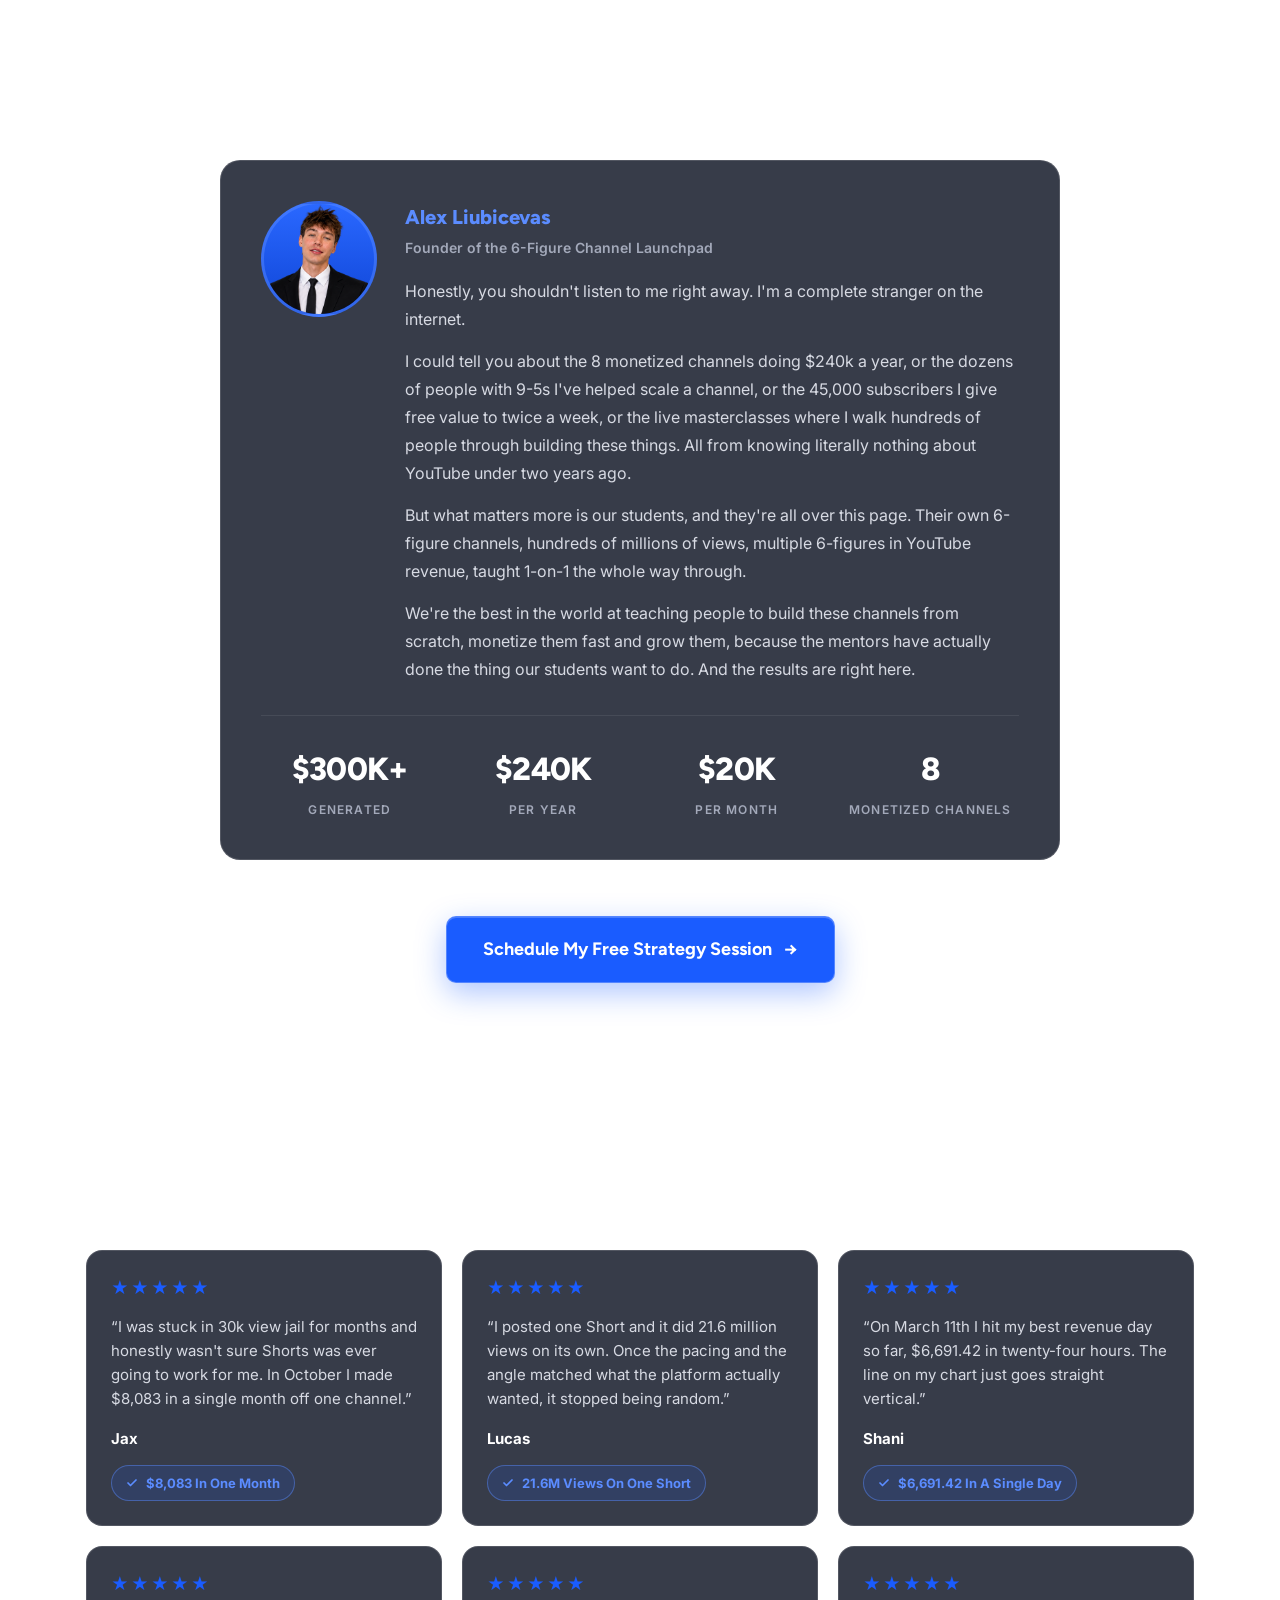
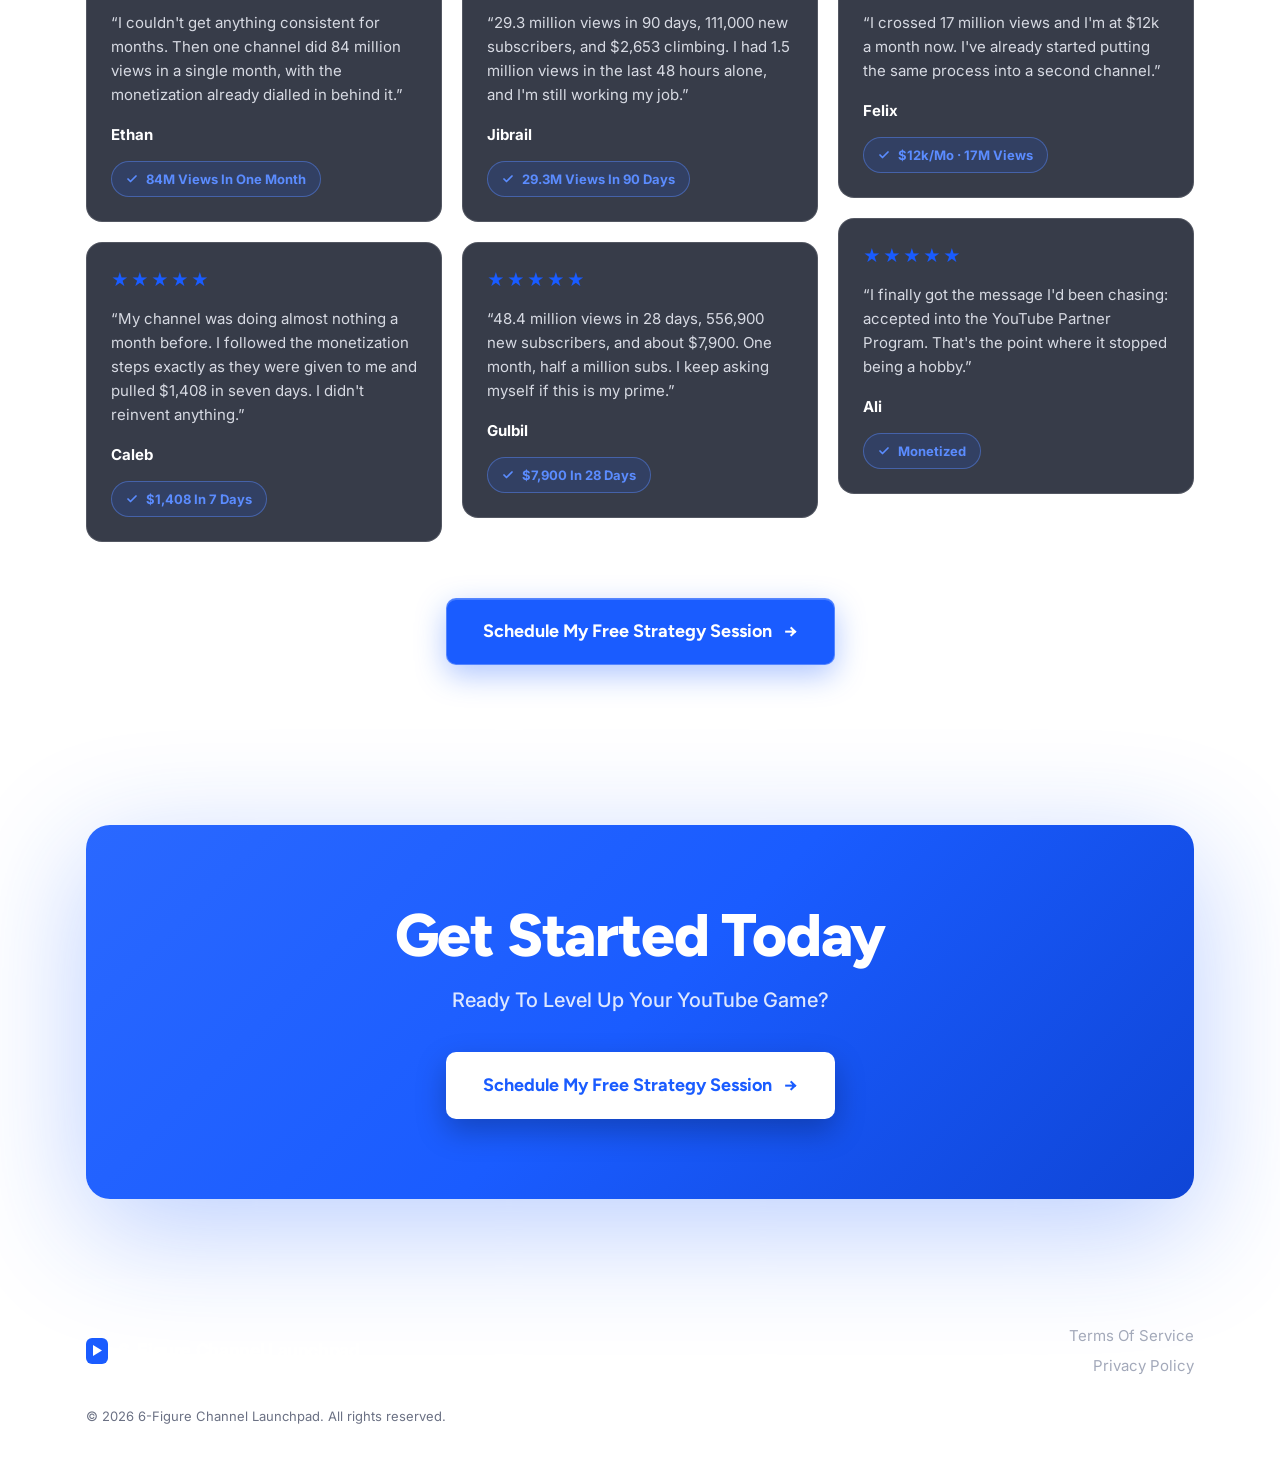
==== commit b07b7c85: "Mobile: match reference sizing and spacing; fit growth chart on phones - Phone-specific type scale, " ====
--- a/index.html
+++ b/index.html
@@ -463,8 +463,49 @@
     @media (max-width: 520px) {
       .topbar-inner { flex-direction: column; justify-content: center; gap: 4px; padding-top: 10px; padding-bottom: 10px; }
     }
-    @media (max-width: 420px) {
-      .checks { flex-direction: column; align-items: center; }
+    /* Phone sizing & spacing */
+    @media (max-width: 600px) {
+      .wrap { padding: 0 24px; }
+      section { padding: 52px 0; }
+      .hero { padding-top: 32px; padding-bottom: 52px; }
+      .hero .pill { font-size: 13px; padding: 7px 12px; }
+      .hero h1 { font-size: 24px; line-height: 1.22; margin-top: 22px; }
+      .checks {
+        display: grid;
+        grid-template-columns: 1fr 1fr;
+        justify-content: start;
+        gap: 12px 14px;
+        margin-top: 28px;
+      }
+      .checks li { font-size: 14px; gap: 8px; line-height: 1.3; align-items: flex-start; }
+      .checks svg { width: 15px; height: 15px; margin-top: 1px; }
+      .vsl { margin-top: 32px; border-radius: 14px; }
+      .cta-row { margin-top: 36px; }
+      .btn { font-size: 16px; padding: 16px 18px; border-radius: 12px; }
+      .section-title { font-size: 28px; line-height: 1.18; }
+      .section-sub { font-size: 15px; margin-top: 14px; }
+      .proof { margin-top: 64px; }
+      .proof-title { font-size: 19px; }
+      .growth-card, .vs-grid, .types-grid, .pain-grid, .coach-card, .reviews-grid { margin-top: 32px; }
+      .vs-grid { gap: 40px; }
+      .vs-card, .types .panel, .pains .pain, .coach-card { padding: 24px 20px; }
+      .vs-head { gap: 12px; padding-bottom: 18px; margin-bottom: 18px; }
+      .vs-icon { width: 40px; height: 40px; }
+      .vs-head h3, .types .panel h3 { font-size: 20px; }
+      .vs .eyebrow { font-size: 11px; }
+      .vs-mid { width: 52px; height: 52px; font-size: 16px; }
+      .types .panel p, .pains .pain p, .coach p { font-size: 15px; line-height: 1.6; }
+      .types .list { padding-top: 24px; gap: 10px; }
+      .vs .list { gap: 10px; }
+      .vs .list li, .types .list li { font-size: 15px; padding: 10px 14px; gap: 12px; }
+      .pains .num { width: 38px; height: 38px; font-size: 16px; }
+      .pains .pain h3 { font-size: 20px; margin-top: 18px; }
+      .pains .pain p { margin-top: 12px; }
+      .coach-photo { width: 88px; height: 88px; }
+      .review { padding: 20px; }
+      .final-card { padding: 40px 20px; border-radius: 20px; }
+      .final-card h2 { font-size: 30px; }
+      .final-card p { font-size: 17px; }
     }
   </style>
   <link rel="stylesheet" href="assets/proof.css" />
@@ -545,7 +586,6 @@
           </figcaption>
         </figure>
 
-        <p class="growth-swipe" id="growth-swipe" hidden>Swipe to see all 180 days →</p>
         <p class="growth-note">Illustrative path based on what our students have done. Results vary with your topic, consistency and effort.</p>
       </div>
 
--- a/assets/growth.css
+++ b/assets/growth.css
@@ -10,9 +10,15 @@
     var(--card);
   box-shadow: 0 30px 80px rgba(0, 0, 0, 0.35);
 }
-.growth-figure { position: relative; margin: 0; overflow-x: auto; scrollbar-width: none; }
-.growth-figure::-webkit-scrollbar { display: none; }
-#growth-chart { display: block; height: auto; overflow: visible; }
+.growth-figure { position: relative; margin: 0; }
+#growth-chart { display: block; width: 100%; height: auto; overflow: visible; }
+/* Phone: the chart is drawn large and scaled down, so text sizes here are before scaling */
+#growth-chart.is-fit .tick { font-size: 24px; }
+#growth-chart.is-fit .axis-title { font-size: 18px; }
+#growth-chart.is-fit .chip .k { font-size: 17px; }
+#growth-chart.is-fit .chip .v { font-size: 23px; }
+#growth-chart.is-fit .line { stroke-width: 5; }
+#growth-chart.is-fit .dot { stroke-width: 6; }
 #growth-chart .grid { stroke: rgba(255, 255, 255, 0.07); stroke-width: 1; }
 #growth-chart .base { stroke: rgba(255, 255, 255, 0.18); stroke-width: 1; }
 #growth-chart .tick { fill: var(--muted); font: 500 12px var(--sans); }
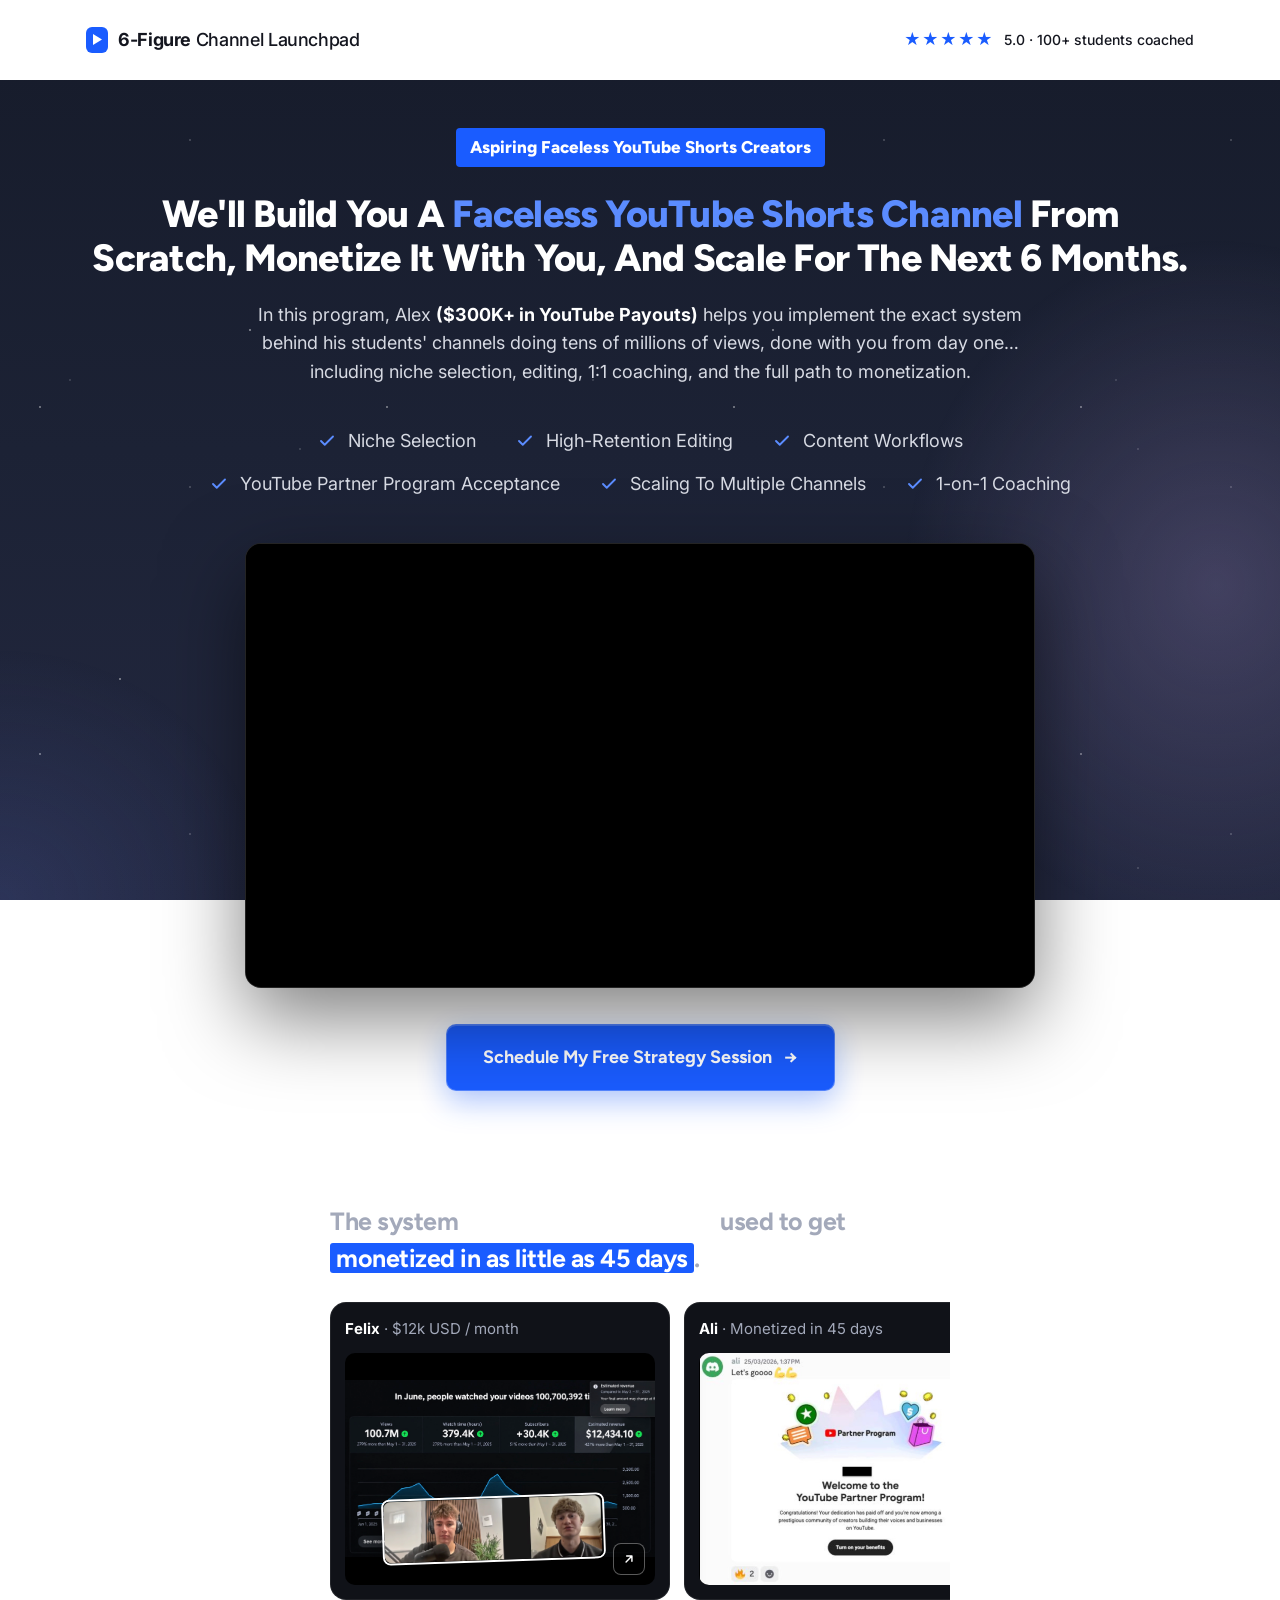
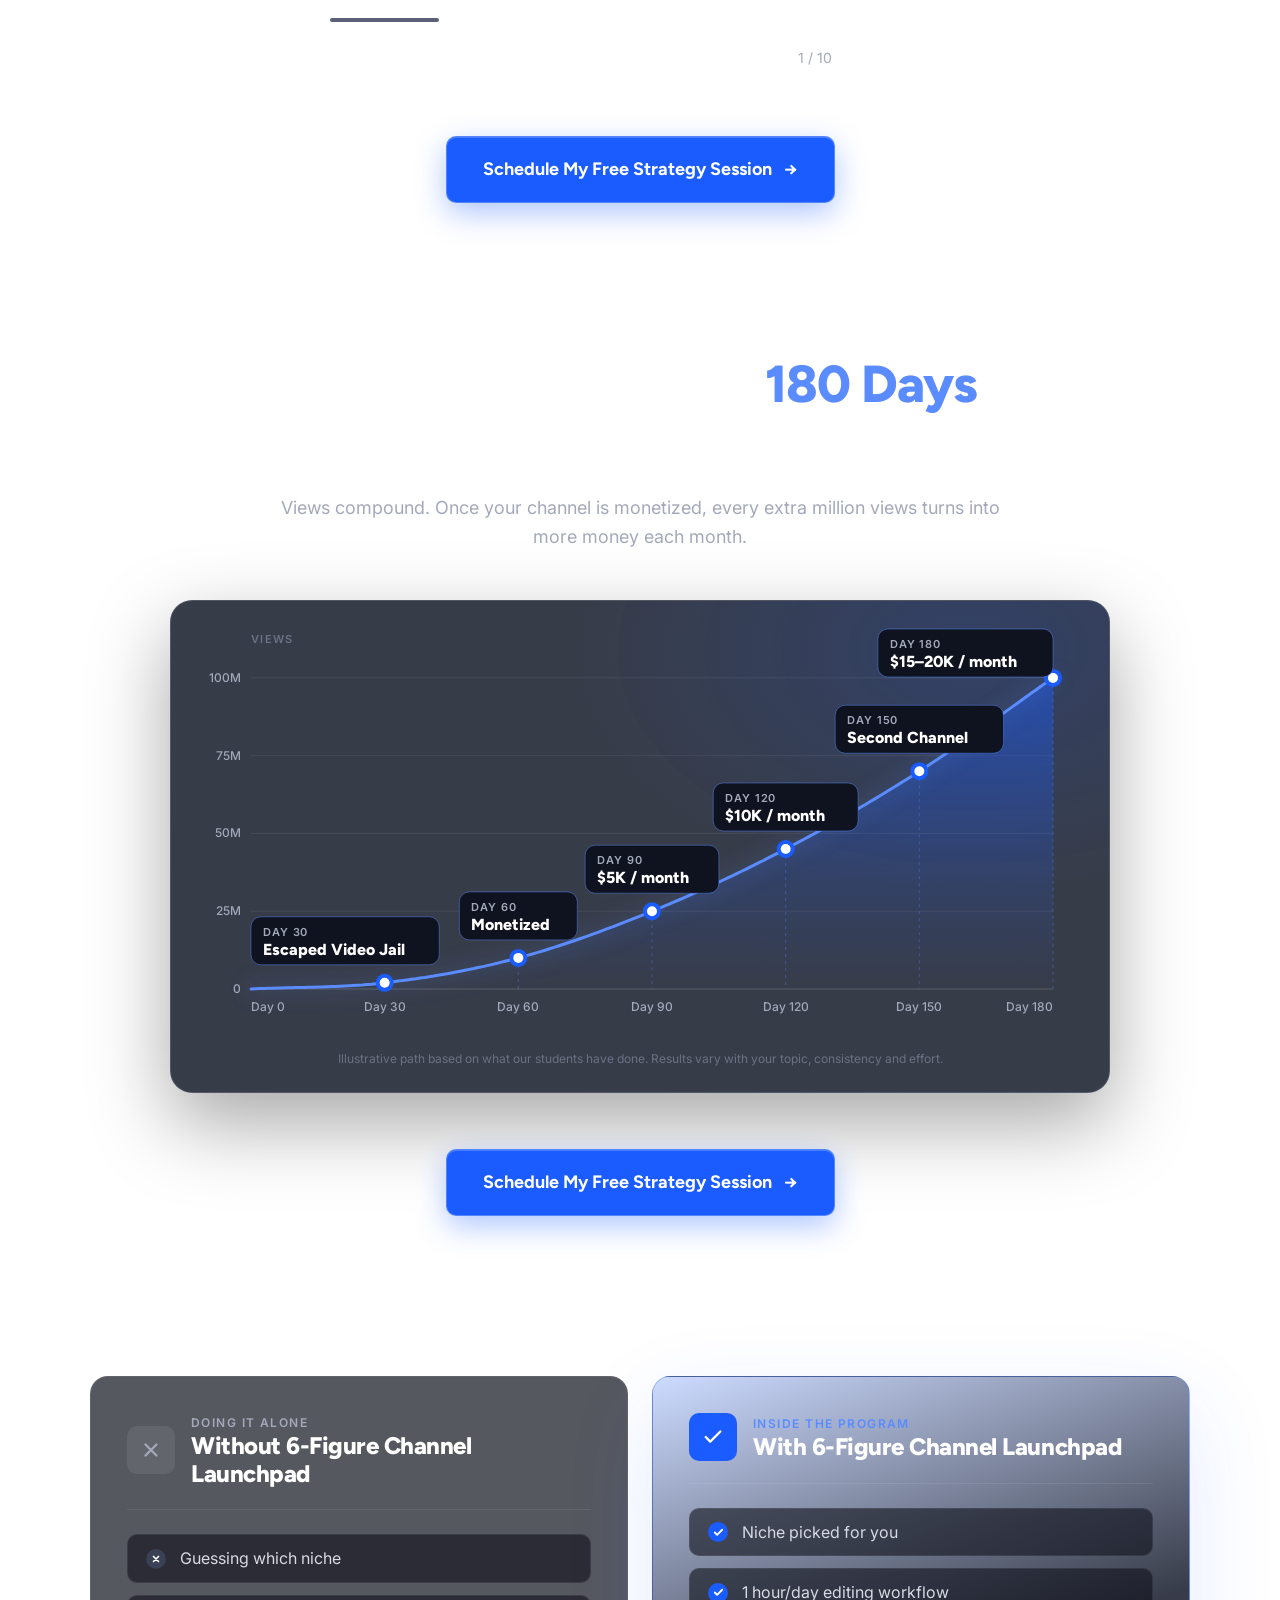
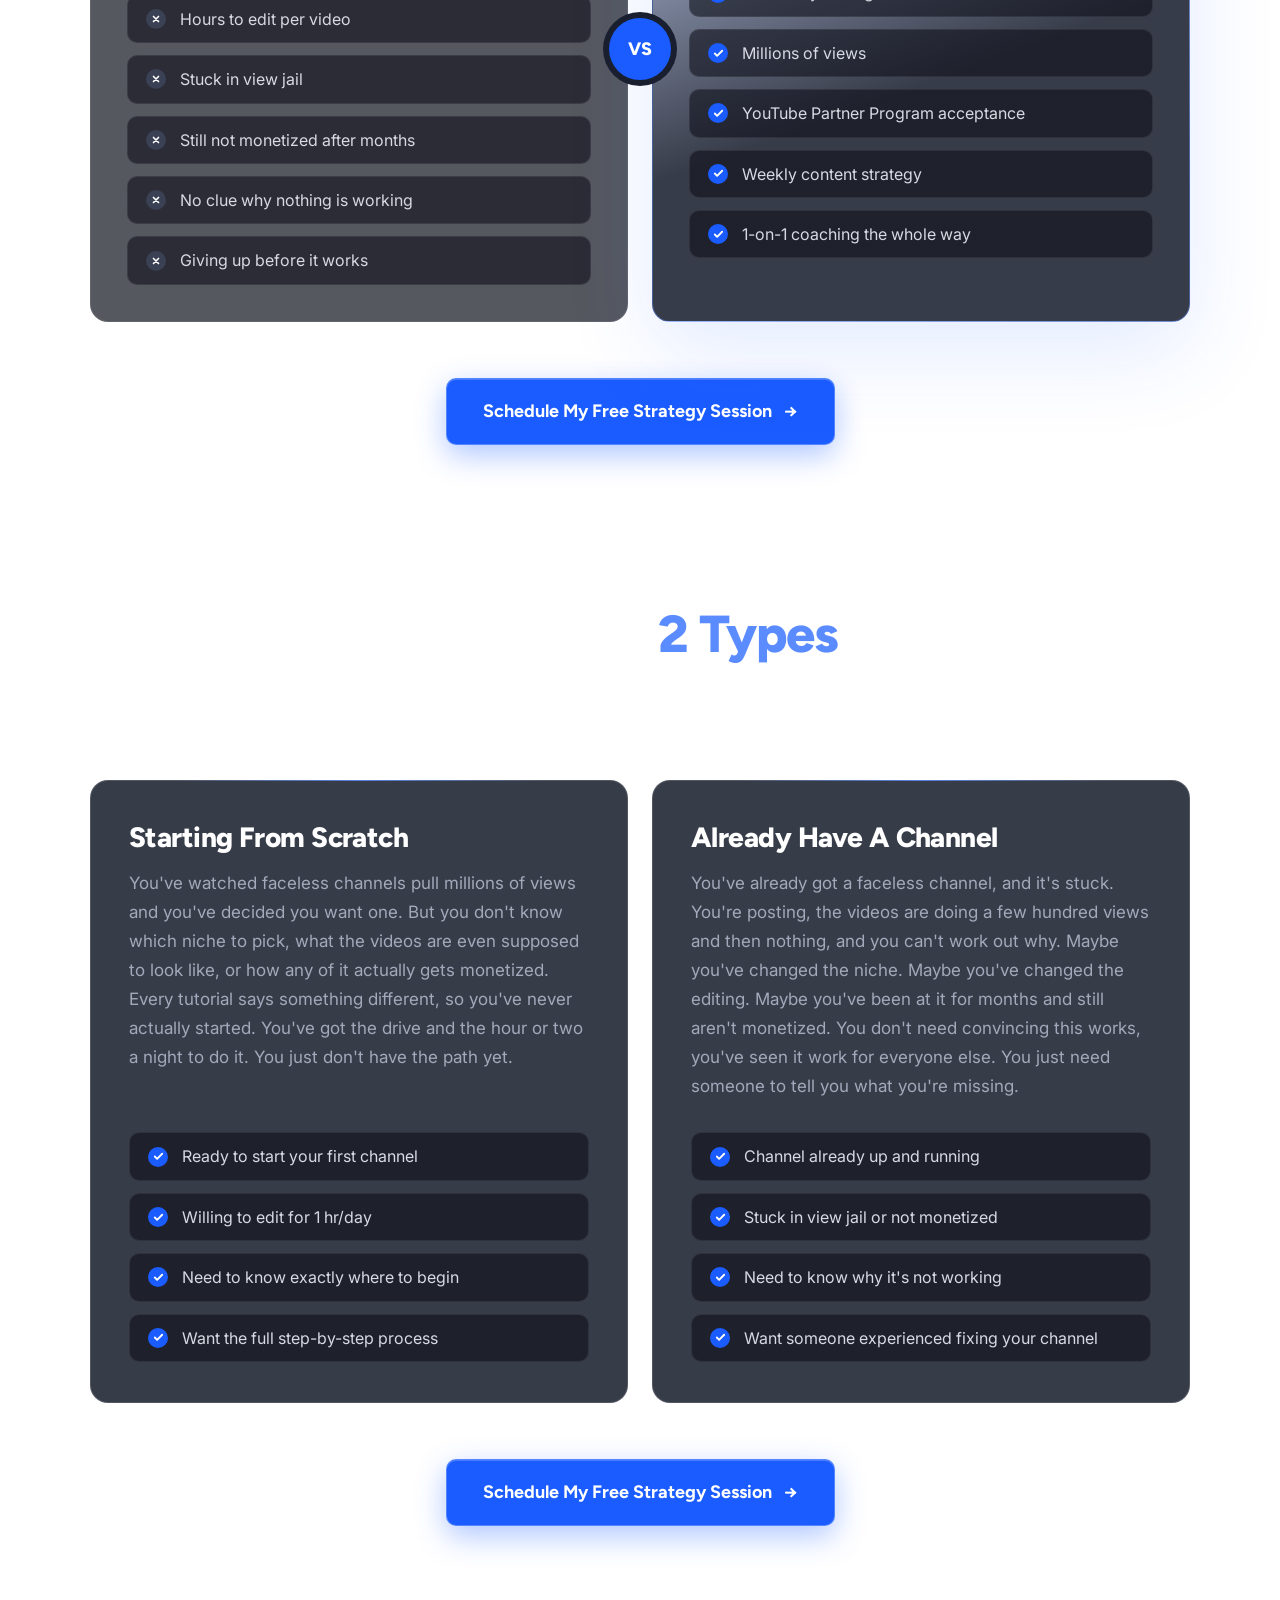
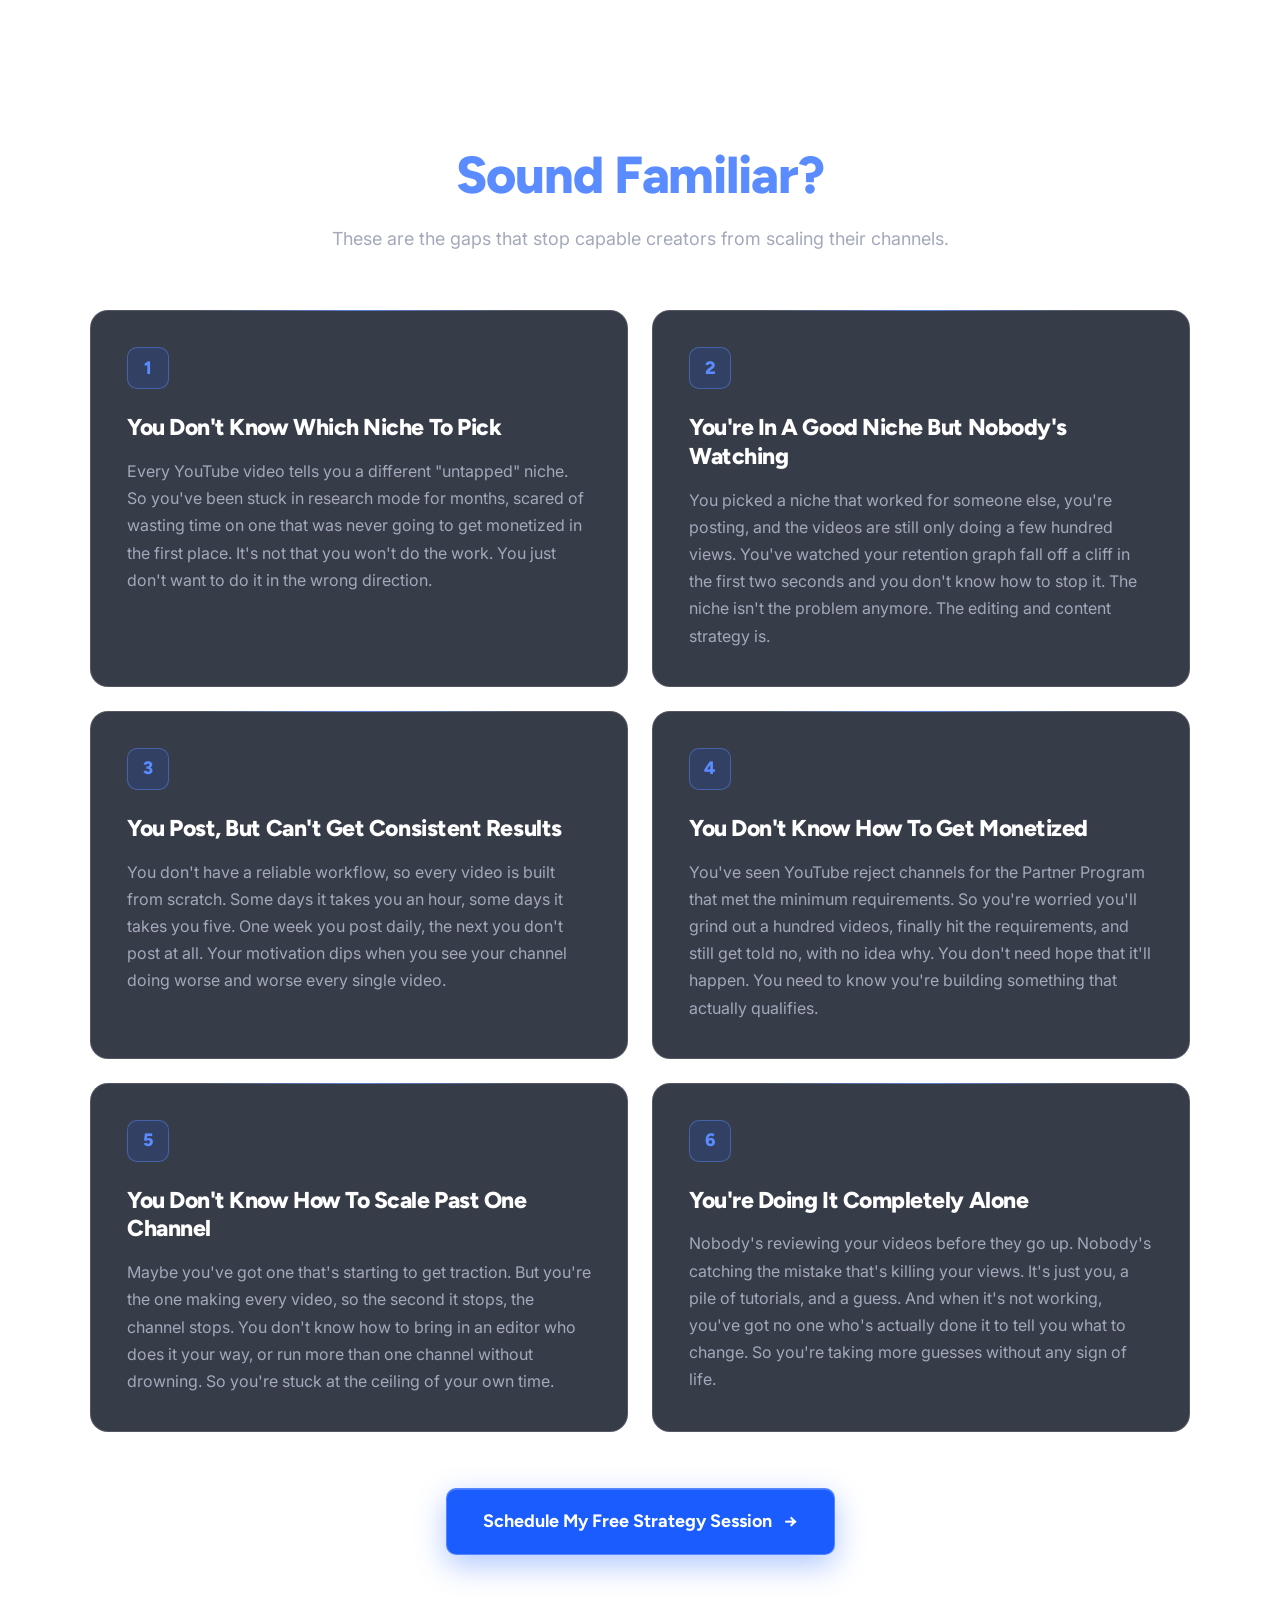
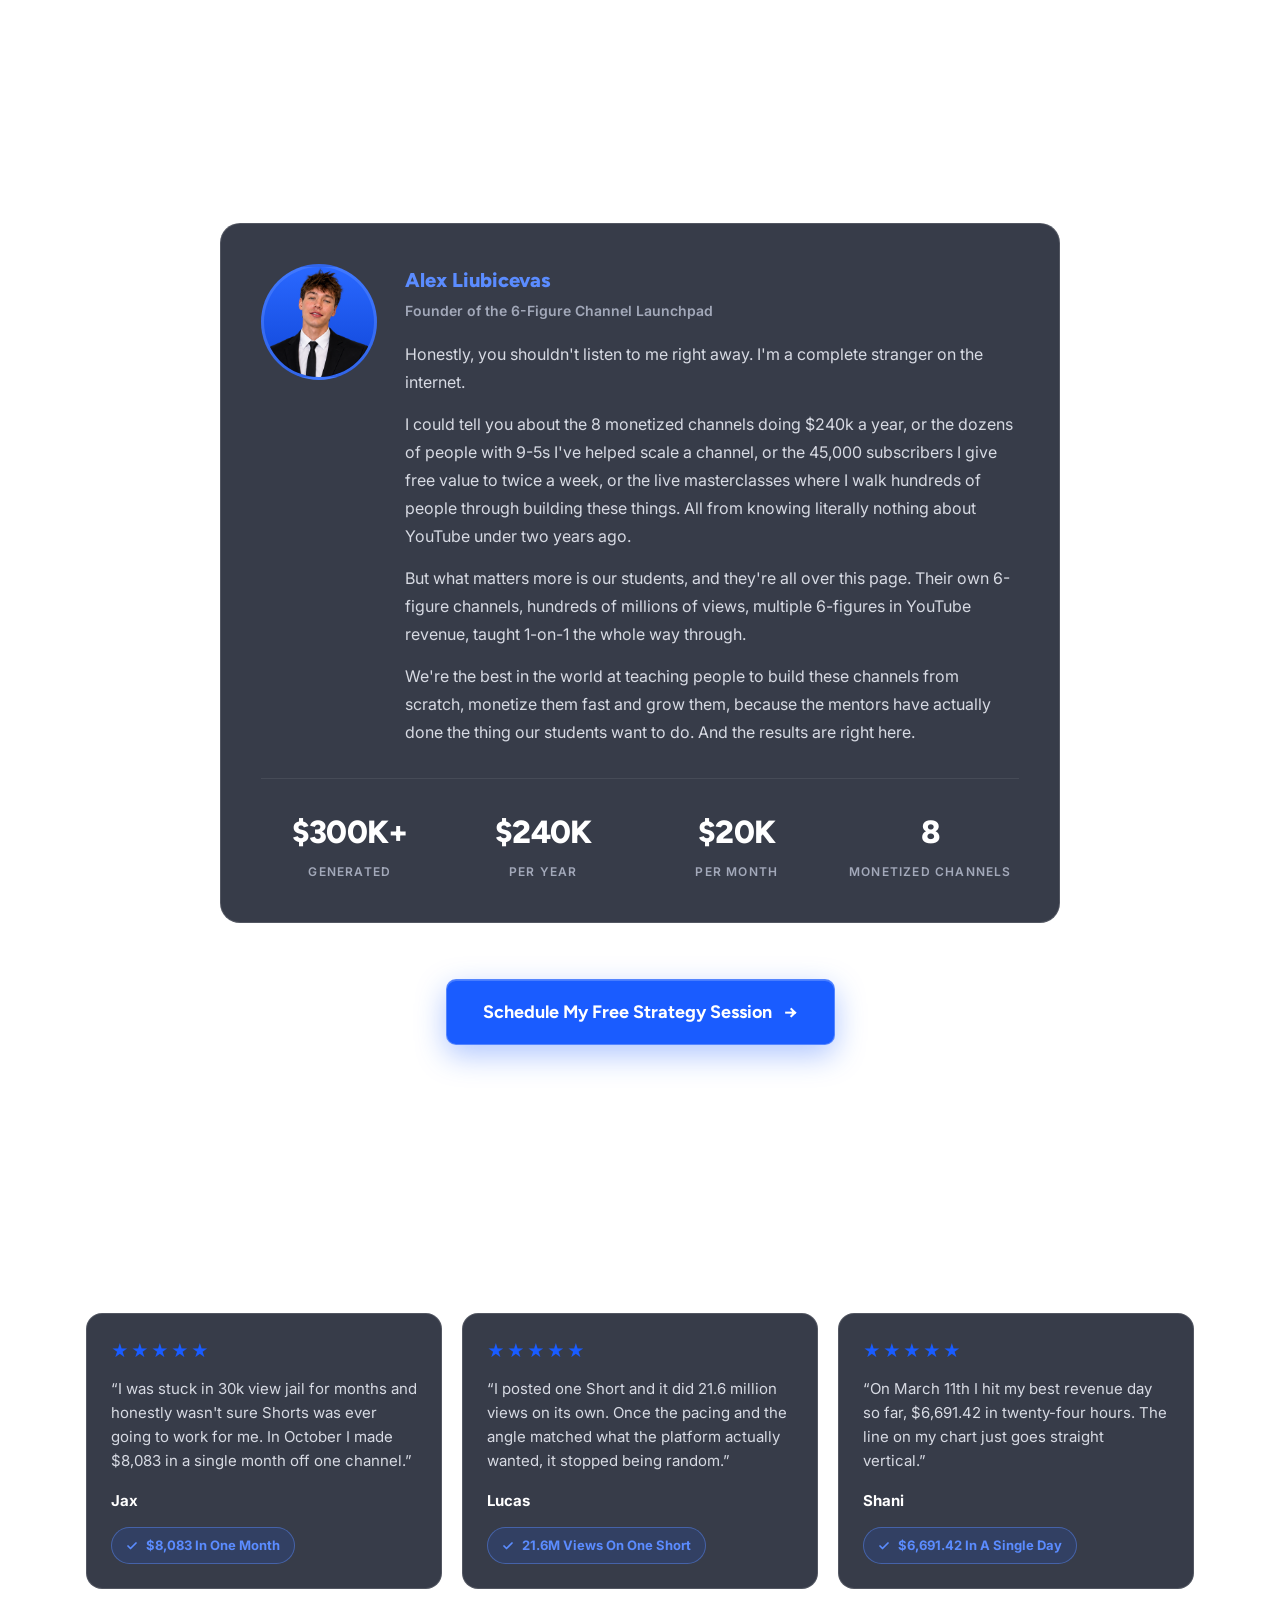
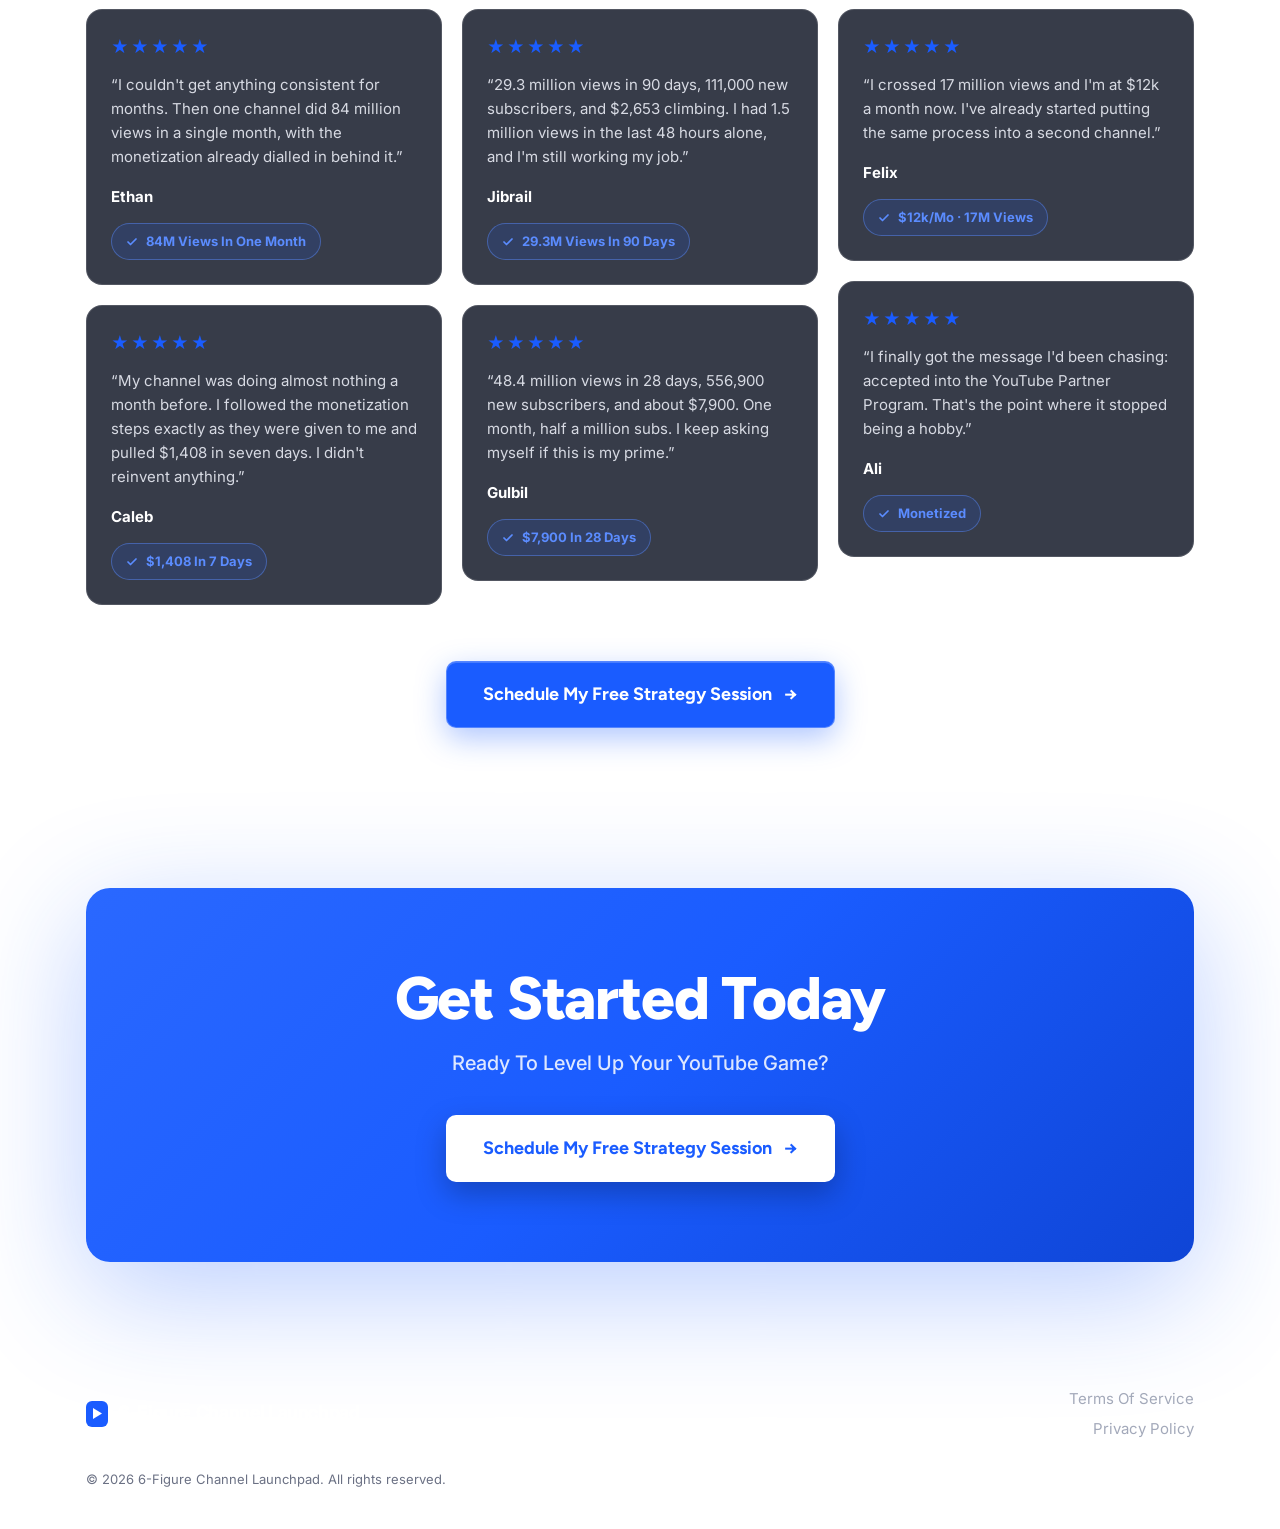
==== commit d5093689: "Hero: new headline and subheadline (build, monetize, scale over 6 months) Co-Authored-By: Claude Opu" ====
--- a/index.html
+++ b/index.html
@@ -5,7 +5,7 @@
   <meta name="viewport" content="width=device-width, initial-scale=1" />
   <title>6figurechannel</title>
   <link rel="icon" type="image/svg+xml" href="data:image/svg+xml,%3Csvg xmlns='http://www.w3.org/2000/svg' viewBox='0 0 32 32'%3E%3Crect x='3' y='1' width='26' height='30' rx='7' fill='%231a5cff'/%3E%3Cpath d='M12 10.5v11l9-5.5z' fill='%23fff'/%3E%3C/svg%3E" />
-  <meta name="description" content="We'll help you get monetized and scale a profitable YouTube Shorts channel in the next 90 days, without recording content yourself or editing for more than 1 hour a day." />
+  <meta name="description" content="We'll build you a faceless YouTube Shorts channel from scratch, monetize it with you, and scale it for the next 6 months." />
   <link rel="preconnect" href="https://fonts.googleapis.com" />
   <link rel="preconnect" href="https://fonts.gstatic.com" crossorigin />
   <link href="https://fonts.googleapis.com/css2?family=Inter:wght@400;500;600&family=Figtree:ital,wght@0,700;0,800;1,800&display=swap" rel="stylesheet" />
@@ -152,6 +152,8 @@
       margin: 26px auto 0;
       max-width: 1100px;
     }
+    .hero-sub { max-width: 820px; margin: 20px auto 0; color: var(--body); font-size: 18px; line-height: 1.6; }
+    .hero-sub b { color: #fff; }
     .checks {
       display: flex;
       flex-wrap: wrap;
@@ -470,6 +472,7 @@
       .hero { padding-top: 32px; padding-bottom: 52px; }
       .hero .pill { font-size: 13px; padding: 7px 12px; }
       .hero h1 { font-size: 24px; line-height: 1.22; margin-top: 22px; }
+      .hero-sub { font-size: 15px; margin-top: 14px; }
       .checks {
         display: grid;
         grid-template-columns: 1fr 1fr;
@@ -530,9 +533,14 @@
       <span class="pill">Aspiring Faceless YouTube Shorts Creators</span>
 
       <h1>
-        We'll Help You Get Monetized And Scale A <span class="gold">Profitable YouTube Shorts Channel</span> In The Next 90 Days,
-        Without Recording Content Yourself Or Editing For <span style="white-space:nowrap">More Than 1Hr/Day</span>
+        We'll Build You A <span class="gold">Faceless YouTube Shorts Channel</span> From Scratch, Monetize It With You,
+        And Scale For The Next 6 Months.
       </h1>
+      <p class="hero-sub">
+        In this program, Alex <b>($300K+ in YouTube Payouts)</b> helps you implement the exact system behind his students' channels
+        doing tens of millions of views, done with you from day one… including niche selection, editing, 1:1 coaching, and the
+        full path to monetization.
+      </p>
 
       <ul class="checks">
         <li><svg width="18" height="18" viewBox="0 0 24 24" fill="none" stroke="currentColor" stroke-width="2.5" stroke-linecap="round" stroke-linejoin="round"><path d="M20 6 9 17l-5-5"/></svg>Niche Selection</li>
--- a/assets/growth.css
+++ b/assets/growth.css
@@ -13,12 +13,22 @@
 .growth-figure { position: relative; margin: 0; }
 #growth-chart { display: block; width: 100%; height: auto; overflow: visible; }
 /* Phone: the chart is drawn large and scaled down, so text sizes here are before scaling */
-#growth-chart.is-fit .tick { font-size: 24px; }
+#growth-chart.is-fit .tick { font-size: 26px; }
 #growth-chart.is-fit .axis-title { font-size: 18px; }
-#growth-chart.is-fit .chip .k { font-size: 17px; }
-#growth-chart.is-fit .chip .v { font-size: 23px; }
+#growth-chart.is-fit .chip .k { font-size: 19px; }
+#growth-chart.is-fit .chip .v { font-size: 27px; }
 #growth-chart.is-fit .line { stroke-width: 5; }
 #growth-chart.is-fit .dot { stroke-width: 6; }
+#growth-chart .leader { stroke: var(--accent); stroke-width: 2; stroke-dasharray: 4 5; opacity: 0.7; }
+/* Draw-in: milestones pop in one after another as the line reaches them */
+#growth-chart .ms { transform-box: fill-box; transform-origin: center; }
+#growth-chart .is-pending > .ms { opacity: 0; transform: translateY(10px) scale(0.96); }
+#growth-chart .is-pending > .ms.is-in {
+  opacity: 1;
+  transform: none;
+  transition: opacity 0.45s ease, transform 0.45s cubic-bezier(.2,.8,.2,1);
+  transition-delay: calc(0.35s + var(--i) * 0.26s);
+}
 #growth-chart .grid { stroke: rgba(255, 255, 255, 0.07); stroke-width: 1; }
 #growth-chart .base { stroke: rgba(255, 255, 255, 0.18); stroke-width: 1; }
 #growth-chart .tick { fill: var(--muted); font: 500 12px var(--sans); }
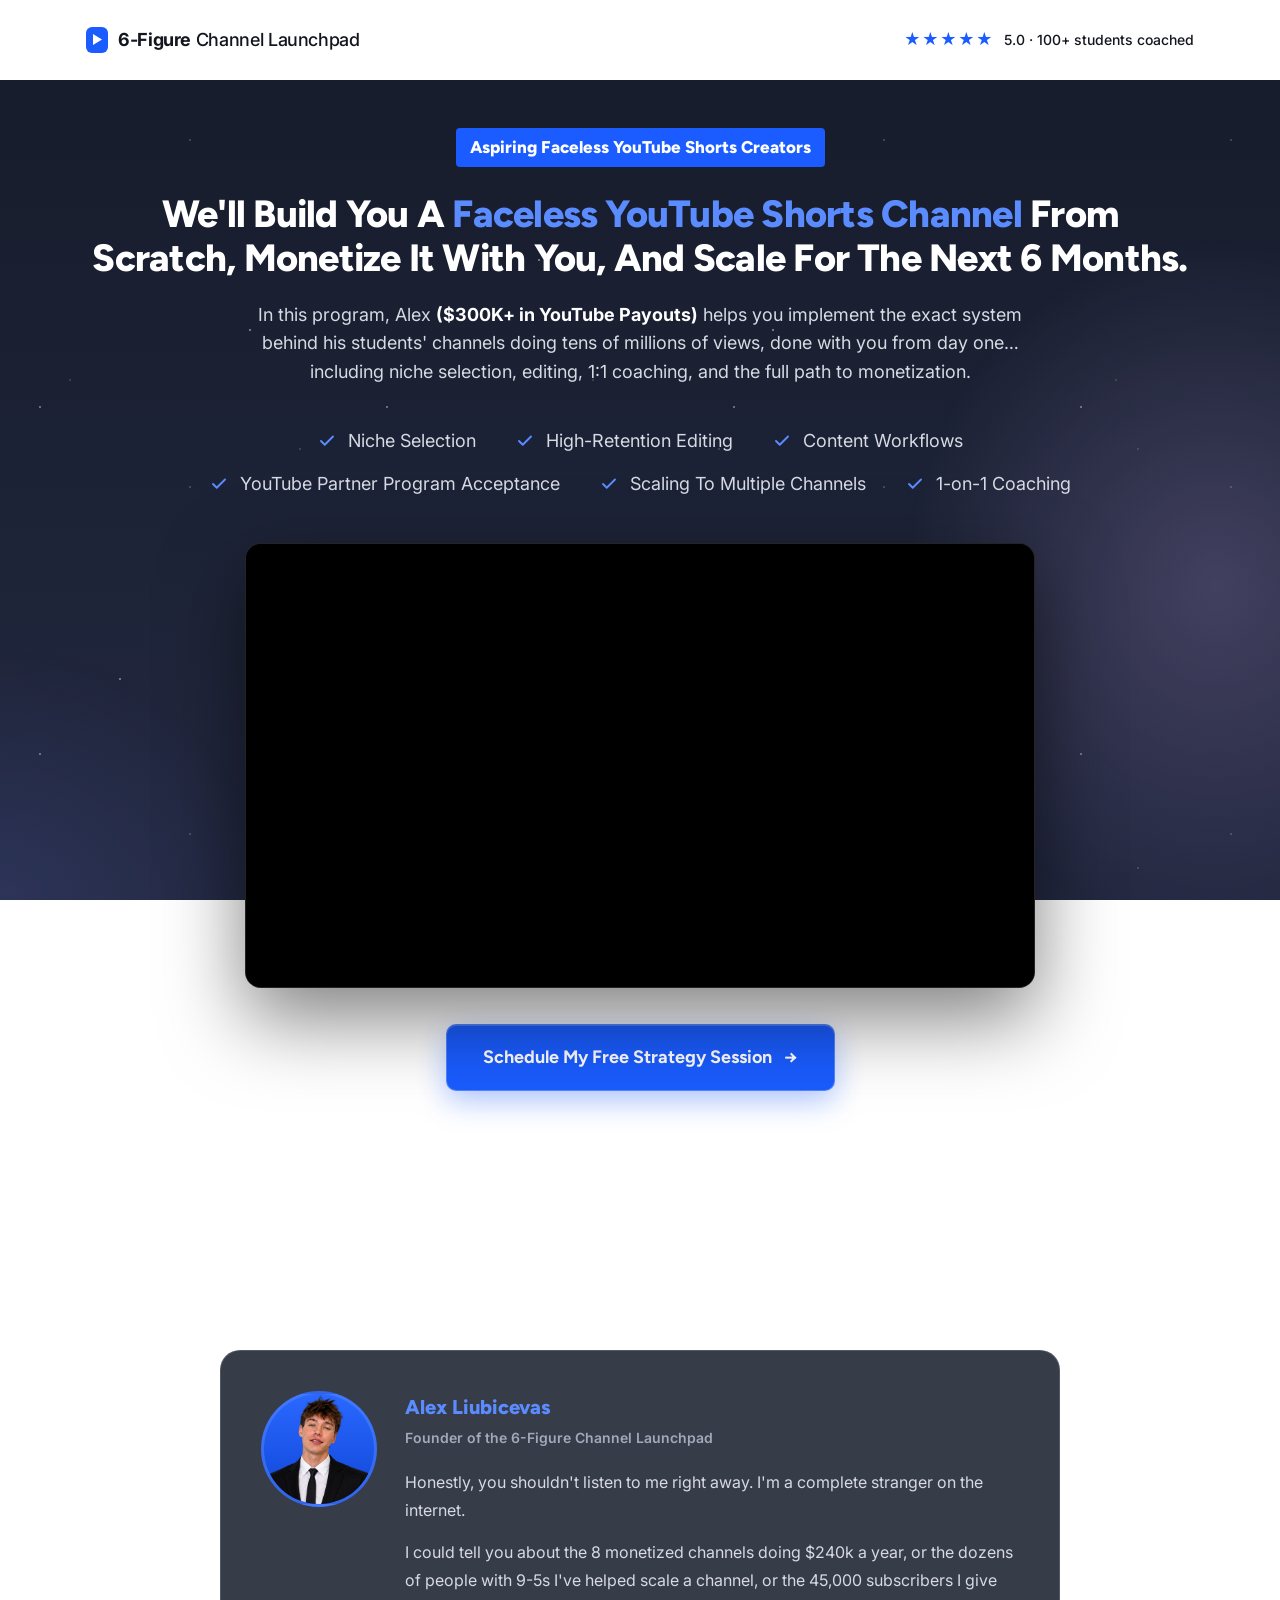
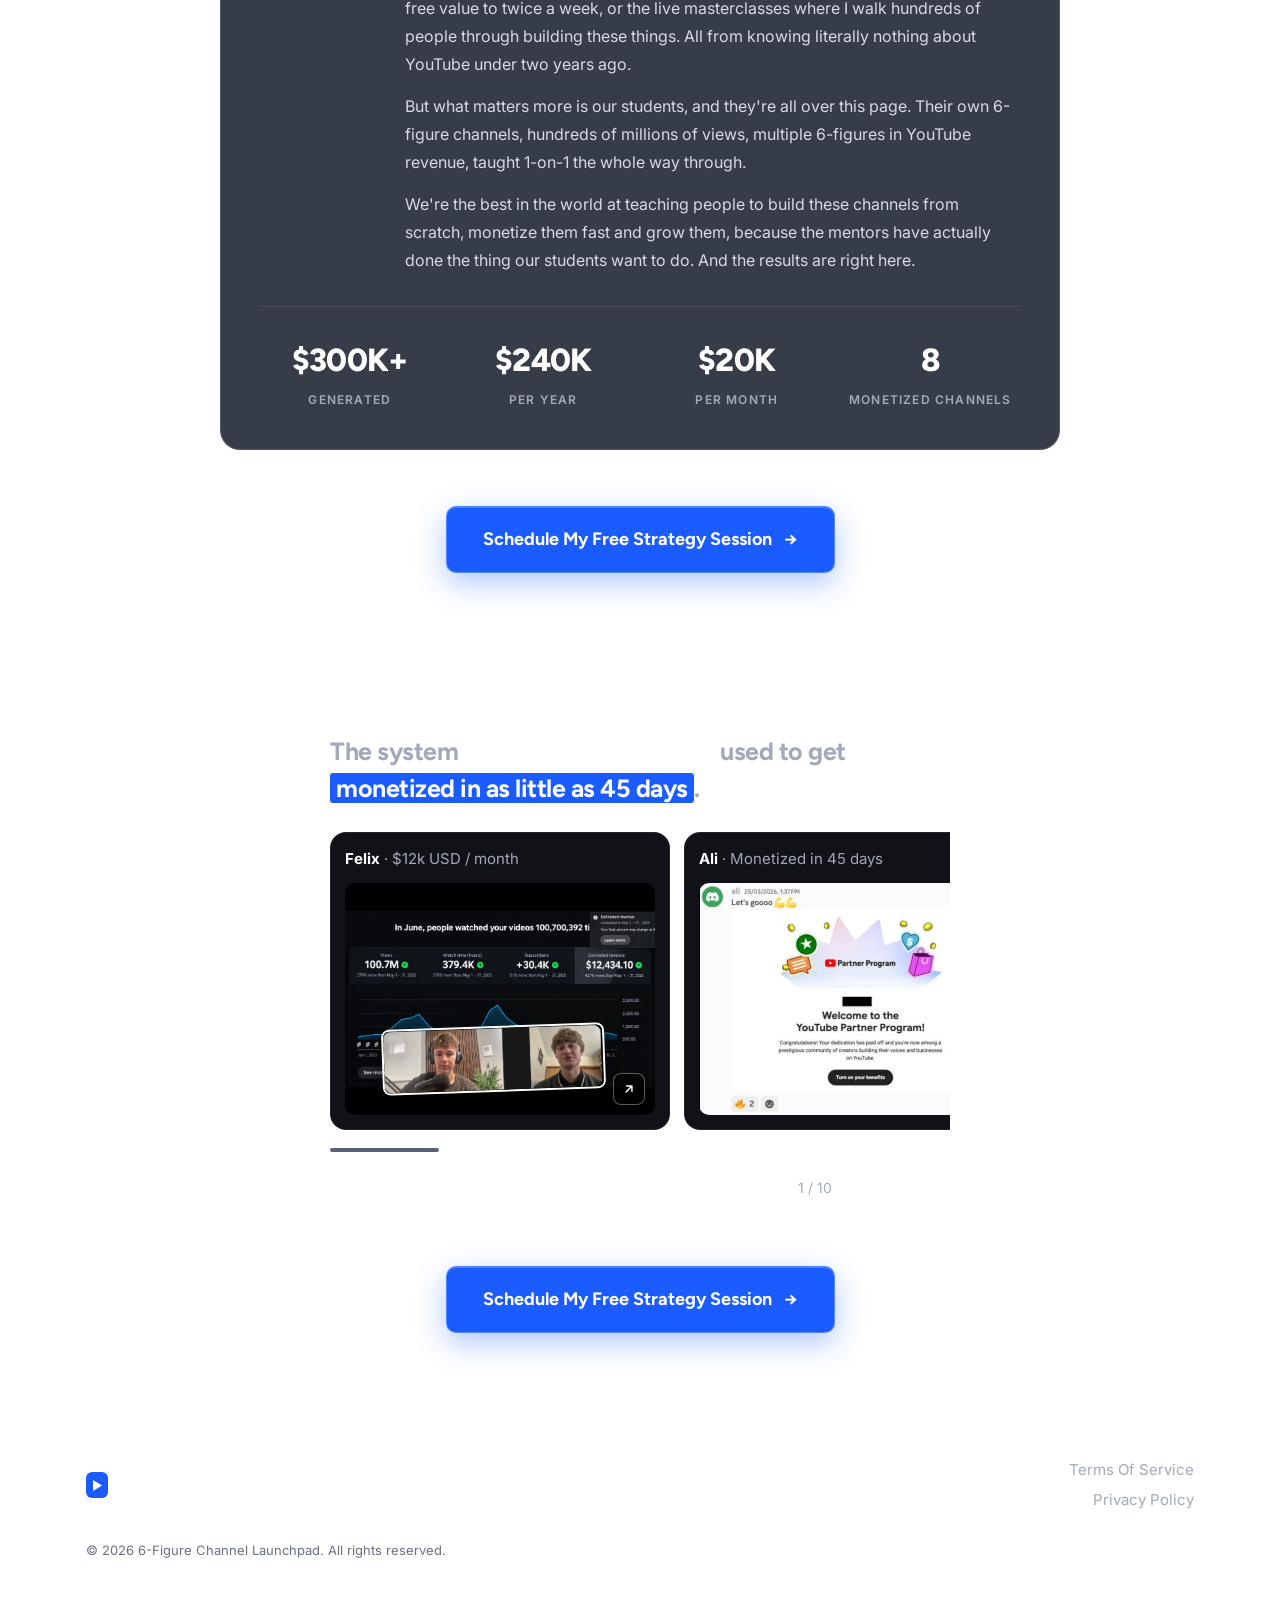
==== commit 5885c755: "Slim main page to hero, coach and results; move other sections to confirmation pages - Main page: he" ====
--- a/index.html
+++ b/index.html
@@ -198,7 +198,7 @@
 
 
     /* ---------- Results carousel (cards/nav in assets/proof.css) ---------- */
-    .proof { max-width: 620px; margin: 112px auto 0; text-align: left; }
+    .proof { max-width: 620px; margin: 0 auto; text-align: left; }
     .proof-title { font-size: clamp(20px, 2.6vw, 25px); font-weight: 700; color: var(--muted); line-height: 1.5; }
     .proof-title b { color: #fff; }
     .proof-track { margin-top: 24px; }
@@ -243,120 +243,6 @@
     }
     .apply-close:hover { background: var(--blue); }
 
-    /* ---------- With vs without ---------- */
-    .vs-grid { position: relative; display: grid; grid-template-columns: 1fr 1fr; gap: 24px; max-width: 1100px; margin: 0 auto; }
-    .vs-card { padding: 36px; border-radius: 18px; border: 1px solid var(--line-soft); background: rgba(15, 18, 28, 0.7); }
-    .vs-card.good {
-      border-color: var(--blue-line);
-      background: linear-gradient(160deg, rgba(26, 92, 255, 0.22) 0%, var(--card) 55%);
-      box-shadow: 0 30px 90px rgba(26, 92, 255, 0.12);
-    }
-    .vs-head { display: flex; align-items: center; gap: 16px; padding-bottom: 22px; margin-bottom: 24px; border-bottom: 1px solid var(--line-soft); }
-    .vs-icon { flex: none; display: grid; place-items: center; width: 48px; height: 48px; border-radius: 10px; background: rgba(255, 255, 255, 0.08); color: var(--muted); }
-    .good .vs-icon { background: var(--blue); color: #fff; }
-    .vs .eyebrow { font-size: 12px; font-weight: 600; letter-spacing: 0.12em; text-transform: uppercase; color: var(--muted); }
-    .vs .good .eyebrow { color: var(--accent); }
-    .vs-head h3 { font-size: 24px; }
-    .vs-mid {
-      position: absolute;
-      left: 50%;
-      top: 50%;
-      transform: translate(-50%, -50%);
-      display: grid;
-      place-items: center;
-      width: 62px;
-      height: 62px;
-      border-radius: 50%;
-      background: var(--blue);
-      color: #fff;
-      font-family: var(--display);
-      font-weight: 800;
-      font-size: 18px;
-      box-shadow: 0 0 0 6px #1a1f30;
-      z-index: 2;
-    }
-    .vs .list { list-style: none; display: grid; gap: 12px; }
-    .vs .list li {
-      display: flex;
-      align-items: center;
-      gap: 14px;
-      padding: 12px 18px;
-      border-radius: 10px;
-      background: rgba(15, 18, 28, 0.6);
-      border: 1px solid var(--line-soft);
-      color: var(--body);
-      font-size: 16px;
-      line-height: 1.4;
-    }
-    .vs .ico { flex: none; display: grid; place-items: center; width: 20px; height: 20px; border-radius: 50%; color: #fff; }
-    .vs .ico.x { background: #3a4155; }
-    .vs .ico.ok { background: var(--blue); }
-
-    /* ---------- Two types ---------- */
-    .types-grid { display: grid; grid-template-columns: 1fr 1fr; gap: 24px; max-width: 1100px; margin: 56px auto 0; }
-    .types .panel {
-      position: relative;
-      display: flex;
-      flex-direction: column;
-      padding: 40px 38px;
-      border-radius: 18px;
-      border: 1px solid var(--line);
-      background: var(--card);
-    }
-    .types .panel::before {
-      content: "";
-      position: absolute;
-      top: -1px;
-      left: 15%;
-      right: 15%;
-      height: 1px;
-      background: linear-gradient(90deg, transparent, rgba(91, 140, 255, 0.8), transparent);
-    }
-    .types .panel h3 { font-size: 28px; }
-    .types .panel p { margin-top: 16px; color: var(--muted); font-size: 17px; line-height: 1.7; }
-    .types .list { list-style: none; display: grid; gap: 12px; margin-top: auto; padding-top: 32px; }
-    .types .list li {
-      display: flex;
-      align-items: center;
-      gap: 14px;
-      padding: 12px 18px;
-      border-radius: 10px;
-      background: rgba(15, 18, 28, 0.6);
-      border: 1px solid var(--line-soft);
-      color: var(--body);
-      font-size: 16px;
-      line-height: 1.4;
-    }
-    .types .ico { flex: none; display: grid; place-items: center; width: 20px; height: 20px; border-radius: 50%; background: var(--blue); color: #fff; }
-
-    /* ---------- Pain points ---------- */
-    .pain-grid { display: grid; grid-template-columns: 1fr 1fr; gap: 24px; max-width: 1100px; margin: 56px auto 0; }
-    .pains .pain { position: relative; padding: 36px; border-radius: 18px; border: 1px solid var(--line); background: var(--card); }
-    .pains .pain::before {
-      content: "";
-      position: absolute;
-      top: -1px;
-      left: 20%;
-      right: 20%;
-      height: 1px;
-      background: linear-gradient(90deg, transparent, rgba(91, 140, 255, 0.7), transparent);
-    }
-    .pains .num {
-      display: grid;
-      place-items: center;
-      width: 42px;
-      height: 42px;
-      border-radius: 10px;
-      border: 1px solid var(--blue-line);
-      background: var(--blue-tint);
-      color: var(--accent);
-      font-family: var(--display);
-      font-weight: 800;
-      font-size: 18px;
-    }
-    .pains .pain h3 { margin-top: 24px; font-size: 23px; line-height: 1.25; }
-    .pains .pain p { margin-top: 16px; color: var(--muted); font-size: 16px; line-height: 1.7; }
-
     /* ---------- Head coach ---------- */
     .coach-card {
       max-width: 840px;
@@ -391,41 +277,6 @@
     .coach-stats b { display: block; font-family: var(--display); font-weight: 800; font-size: clamp(26px, 3vw, 32px); color: #fff; letter-spacing: -0.02em; }
     .coach-stats span { display: block; margin-top: 4px; font-size: 12px; font-weight: 600; letter-spacing: 0.1em; text-transform: uppercase; color: var(--muted); }
 
-    /* ---------- Testimonials ---------- */
-    .reviews-grid { display: grid; grid-template-columns: repeat(3, 1fr); gap: 20px; margin-top: 48px; align-items: start; }
-    .reviews-col { display: grid; gap: 20px; }
-    .review { padding: 24px; border-radius: 16px; border: 1px solid var(--line); background: var(--card); }
-    .review-stars { color: var(--blue); font-size: 17px; letter-spacing: 2px; }
-    .review blockquote { margin-top: 12px; color: var(--body); font-size: 15px; line-height: 1.6; }
-    .review figcaption { margin-top: 16px; font-weight: 700; font-size: 15px; color: #fff; }
-    .review-badge {
-      display: inline-flex;
-      align-items: center;
-      gap: 8px;
-      margin-top: 14px;
-      padding: 7px 14px;
-      border-radius: 999px;
-      background: var(--blue-tint);
-      border: 1px solid var(--blue-line);
-      color: var(--accent);
-      font-size: 13px;
-      font-weight: 700;
-    }
-
-    /* ---------- Final CTA ---------- */
-    .final-card {
-      padding: 76px 32px 80px;
-      border-radius: 24px;
-      text-align: center;
-      color: #fff;
-      background: linear-gradient(135deg, #2a68ff 0%, #1a5cff 50%, #0f45d6 100%);
-      box-shadow: 0 30px 120px rgba(26, 92, 255, 0.3);
-    }
-    .final-card h2 { font-size: clamp(36px, 5vw, 60px); }
-    .final-card p { margin-top: 14px; font-size: 20px; font-weight: 500; color: rgba(255, 255, 255, 0.85); }
-    .final-card .btn { margin-top: 36px; background: #fff; color: var(--blue); box-shadow: 0 12px 30px rgba(0, 0, 0, 0.25); }
-    .final-card .btn:hover { background: #f1f4ff; }
-
     /* ---------- Footer ---------- */
     footer { border-top: 1px solid var(--line-soft); padding: 44px 0 40px; }
     .footer-inner { display: flex; align-items: center; justify-content: space-between; gap: 20px; flex-wrap: wrap; }
@@ -437,7 +288,6 @@
     /* ---------- Responsive ---------- */
     @media (max-width: 960px) {
       .checks { gap: 12px 28px; }
-      .reviews-grid { grid-template-columns: 1fr; max-width: 560px; margin-left: auto; margin-right: auto; }
     }
     @media (max-width: 760px) {
       section { padding: 56px 0; }
@@ -448,17 +298,9 @@
       .checks li { font-size: 16px; }
       .stat { border-left: 0; }
       .btn { width: 100%; padding: 18px 20px; }
-      .final-card { padding: 48px 20px; }
-      .vs-grid { grid-template-columns: 1fr; gap: 48px; }
-      .vs-card { padding: 28px 22px; }
-      .types-grid { grid-template-columns: 1fr; }
-      .types .panel { padding: 28px 22px; }
-      .pain-grid { grid-template-columns: 1fr; }
-      .pains .pain { padding: 28px 22px; }
       .coach-card { padding: 28px 22px; }
       .coach-top { grid-template-columns: 1fr; gap: 20px; }
       .coach-stats { grid-template-columns: 1fr 1fr; row-gap: 24px; }
-      .proof { margin-top: 80px; }
       .footer-inner { flex-direction: column; align-items: flex-start; }
       .footer-links { align-items: flex-start; }
     }
@@ -487,32 +329,14 @@
       .btn { font-size: 16px; padding: 16px 18px; border-radius: 12px; }
       .section-title { font-size: 28px; line-height: 1.18; }
       .section-sub { font-size: 15px; margin-top: 14px; }
-      .proof { margin-top: 64px; }
       .proof-title { font-size: 19px; }
-      .growth-card, .vs-grid, .types-grid, .pain-grid, .coach-card, .reviews-grid { margin-top: 32px; }
-      .vs-grid { gap: 40px; }
-      .vs-card, .types .panel, .pains .pain, .coach-card { padding: 24px 20px; }
-      .vs-head { gap: 12px; padding-bottom: 18px; margin-bottom: 18px; }
-      .vs-icon { width: 40px; height: 40px; }
-      .vs-head h3, .types .panel h3 { font-size: 20px; }
-      .vs .eyebrow { font-size: 11px; }
-      .vs-mid { width: 52px; height: 52px; font-size: 16px; }
-      .types .panel p, .pains .pain p, .coach p { font-size: 15px; line-height: 1.6; }
-      .types .list { padding-top: 24px; gap: 10px; }
-      .vs .list { gap: 10px; }
-      .vs .list li, .types .list li { font-size: 15px; padding: 10px 14px; gap: 12px; }
-      .pains .num { width: 38px; height: 38px; font-size: 16px; }
-      .pains .pain h3 { font-size: 20px; margin-top: 18px; }
-      .pains .pain p { margin-top: 12px; }
+      .coach-card { margin-top: 32px; }
+      .coach-card { padding: 24px 20px; }
+      .coach p { font-size: 15px; line-height: 1.6; }
       .coach-photo { width: 88px; height: 88px; }
-      .review { padding: 20px; }
-      .final-card { padding: 40px 20px; border-radius: 20px; }
-      .final-card h2 { font-size: 30px; }
-      .final-card p { font-size: 17px; }
     }
   </style>
   <link rel="stylesheet" href="assets/proof.css" />
-  <link rel="stylesheet" href="assets/growth.css" />
 </head>
 <body>
 
@@ -557,173 +381,6 @@
       </div>
 
       <div class="cta-row" style="margin-top:36px">
-        <a class="btn js-cta" href="#">Schedule My Free Strategy Session <span class="arrow">→</span></a>
-      </div>
-
-      <!-- Student results carousel. Slides come from PROOF in the script; photos go in assets/proof/ -->
-      <div class="proof">
-        <h3 class="proof-title">The system <b>100+ faceless creators</b> used to get <span class="hl">monetized in as little as 45 days</span>.</h3>
-        <div class="proof-track" id="proof-track"></div>
-        <div class="proof-bar"><i id="proof-thumb"></i></div>
-        <div class="proof-nav">
-          <span class="proof-count" id="proof-count"></span>
-          <button type="button" class="proof-arrow" id="proof-prev" aria-label="Previous">‹</button>
-          <button type="button" class="proof-arrow" id="proof-next" aria-label="Next">›</button>
-        </div>
-      </div>
-
-      <div class="cta-row">
-        <a class="btn js-cta" href="#">Schedule My Free Strategy Session <span class="arrow">→</span></a>
-      </div>
-
-    </div>
-  </section>
-
-  <!-- ================= GROWTH CHART ================= -->
-  <section class="growth">
-    <div class="wrap">
-      <h2 class="section-title">What Does A Student's First <span class="gold">180 Days</span> Actually Look Like?</h2>
-      <p class="section-sub">Views compound. Once your channel is monetized, every extra million views turns into more money each month.</p>
-
-      <div class="growth-card">
-        <figure class="growth-figure">
-          <svg id="growth-chart" role="img" aria-labelledby="growth-desc"></svg>
-          <div class="growth-tip" id="growth-tip" hidden></div>
-          <figcaption id="growth-desc" class="sr-only">
-            Line chart of channel views over 180 days. Day 30: 2 million views, escaped video jail. Day 60: 10 million views, monetized. Day 90: 25 million views, $5K per month. Day 120: 45 million views, $10K per month. Day 150: 70 million views, second channel. Day 180: 100 million views, $15–20K per month.
-          </figcaption>
-        </figure>
-
-        <p class="growth-note">Illustrative path based on what our students have done. Results vary with your topic, consistency and effort.</p>
-      </div>
-
-      <div class="cta-row">
-        <a class="btn js-cta" href="#">Schedule My Free Strategy Session <span class="arrow">→</span></a>
-      </div>
-    </div>
-  </section>
-
-  <!-- ================= WITH vs WITHOUT ================= -->
-  <section class="vs">
-    <div class="wrap">
-      <div class="vs-grid">
-        <div class="vs-card">
-          <div class="vs-head">
-            <span class="vs-icon"><svg width="22" height="22" viewBox="0 0 24 24" fill="none" stroke="currentColor" stroke-width="2.5" stroke-linecap="round"><path d="M18 6 6 18M6 6l12 12"/></svg></span>
-            <div>
-              <div class="eyebrow">Doing It Alone</div>
-              <h3>Without 6-Figure Channel Launchpad</h3>
-            </div>
-          </div>
-          <ul class="list">
-            <li><span class="ico x"><svg width="10" height="10" viewBox="0 0 24 24" fill="none" stroke="currentColor" stroke-width="4" stroke-linecap="round"><path d="M18 6 6 18M6 6l12 12"/></svg></span>Guessing which niche</li>
-            <li><span class="ico x"><svg width="10" height="10" viewBox="0 0 24 24" fill="none" stroke="currentColor" stroke-width="4" stroke-linecap="round"><path d="M18 6 6 18M6 6l12 12"/></svg></span>Hours to edit per video</li>
-            <li><span class="ico x"><svg width="10" height="10" viewBox="0 0 24 24" fill="none" stroke="currentColor" stroke-width="4" stroke-linecap="round"><path d="M18 6 6 18M6 6l12 12"/></svg></span>Stuck in view jail</li>
-            <li><span class="ico x"><svg width="10" height="10" viewBox="0 0 24 24" fill="none" stroke="currentColor" stroke-width="4" stroke-linecap="round"><path d="M18 6 6 18M6 6l12 12"/></svg></span>Still not monetized after months</li>
-            <li><span class="ico x"><svg width="10" height="10" viewBox="0 0 24 24" fill="none" stroke="currentColor" stroke-width="4" stroke-linecap="round"><path d="M18 6 6 18M6 6l12 12"/></svg></span>No clue why nothing is working</li>
-            <li><span class="ico x"><svg width="10" height="10" viewBox="0 0 24 24" fill="none" stroke="currentColor" stroke-width="4" stroke-linecap="round"><path d="M18 6 6 18M6 6l12 12"/></svg></span>Giving up before it works</li>
-          </ul>
-        </div>
-
-        <div class="vs-mid">VS</div>
-
-        <div class="vs-card good">
-          <div class="vs-head">
-            <span class="vs-icon"><svg width="22" height="22" viewBox="0 0 24 24" fill="none" stroke="currentColor" stroke-width="2.5" stroke-linecap="round" stroke-linejoin="round"><path d="M20 6 9 17l-5-5"/></svg></span>
-            <div>
-              <div class="eyebrow">Inside The Program</div>
-              <h3>With 6-Figure Channel Launchpad</h3>
-            </div>
-          </div>
-          <ul class="list">
-            <li><span class="ico ok"><svg width="11" height="11" viewBox="0 0 24 24" fill="none" stroke="currentColor" stroke-width="4" stroke-linecap="round" stroke-linejoin="round"><path d="M20 6 9 17l-5-5"/></svg></span>Niche picked for you</li>
-            <li><span class="ico ok"><svg width="11" height="11" viewBox="0 0 24 24" fill="none" stroke="currentColor" stroke-width="4" stroke-linecap="round" stroke-linejoin="round"><path d="M20 6 9 17l-5-5"/></svg></span>1 hour/day editing workflow</li>
-            <li><span class="ico ok"><svg width="11" height="11" viewBox="0 0 24 24" fill="none" stroke="currentColor" stroke-width="4" stroke-linecap="round" stroke-linejoin="round"><path d="M20 6 9 17l-5-5"/></svg></span>Millions of views</li>
-            <li><span class="ico ok"><svg width="11" height="11" viewBox="0 0 24 24" fill="none" stroke="currentColor" stroke-width="4" stroke-linecap="round" stroke-linejoin="round"><path d="M20 6 9 17l-5-5"/></svg></span>YouTube Partner Program acceptance</li>
-            <li><span class="ico ok"><svg width="11" height="11" viewBox="0 0 24 24" fill="none" stroke="currentColor" stroke-width="4" stroke-linecap="round" stroke-linejoin="round"><path d="M20 6 9 17l-5-5"/></svg></span>Weekly content strategy</li>
-            <li><span class="ico ok"><svg width="11" height="11" viewBox="0 0 24 24" fill="none" stroke="currentColor" stroke-width="4" stroke-linecap="round" stroke-linejoin="round"><path d="M20 6 9 17l-5-5"/></svg></span>1-on-1 coaching the whole way</li>
-          </ul>
-        </div>
-      </div>
-
-      <div class="cta-row">
-        <a class="btn js-cta" href="#">Schedule My Free Strategy Session <span class="arrow">→</span></a>
-      </div>
-    </div>
-  </section>
-
-  <!-- ================= TWO TYPES ================= -->
-  <section class="types">
-    <div class="wrap">
-      <h2 class="section-title">I Work With <span class="gold">2 Types</span> Of<br />Faceless Creators</h2>
-      <div class="types-grid">
-        <div class="panel">
-          <h3>Starting From Scratch</h3>
-          <p>You've watched faceless channels pull millions of views and you've decided you want one. But you don't know which niche to pick, what the videos are even supposed to look like, or how any of it actually gets monetized. Every tutorial says something different, so you've never actually started. You've got the drive and the hour or two a night to do it. You just don't have the path yet.</p>
-          <ul class="list">
-            <li><span class="ico"><svg width="11" height="11" viewBox="0 0 24 24" fill="none" stroke="currentColor" stroke-width="4" stroke-linecap="round" stroke-linejoin="round"><path d="M20 6 9 17l-5-5"/></svg></span>Ready to start your first channel</li>
-            <li><span class="ico"><svg width="11" height="11" viewBox="0 0 24 24" fill="none" stroke="currentColor" stroke-width="4" stroke-linecap="round" stroke-linejoin="round"><path d="M20 6 9 17l-5-5"/></svg></span>Willing to edit for 1 hr/day</li>
-            <li><span class="ico"><svg width="11" height="11" viewBox="0 0 24 24" fill="none" stroke="currentColor" stroke-width="4" stroke-linecap="round" stroke-linejoin="round"><path d="M20 6 9 17l-5-5"/></svg></span>Need to know exactly where to begin</li>
-            <li><span class="ico"><svg width="11" height="11" viewBox="0 0 24 24" fill="none" stroke="currentColor" stroke-width="4" stroke-linecap="round" stroke-linejoin="round"><path d="M20 6 9 17l-5-5"/></svg></span>Want the full step-by-step process</li>
-          </ul>
-        </div>
-        <div class="panel">
-          <h3>Already Have A Channel</h3>
-          <p>You've already got a faceless channel, and it's stuck. You're posting, the videos are doing a few hundred views and then nothing, and you can't work out why. Maybe you've changed the niche. Maybe you've changed the editing. Maybe you've been at it for months and still aren't monetized. You don't need convincing this works, you've seen it work for everyone else. You just need someone to tell you what you're missing.</p>
-          <ul class="list">
-            <li><span class="ico"><svg width="11" height="11" viewBox="0 0 24 24" fill="none" stroke="currentColor" stroke-width="4" stroke-linecap="round" stroke-linejoin="round"><path d="M20 6 9 17l-5-5"/></svg></span>Channel already up and running</li>
-            <li><span class="ico"><svg width="11" height="11" viewBox="0 0 24 24" fill="none" stroke="currentColor" stroke-width="4" stroke-linecap="round" stroke-linejoin="round"><path d="M20 6 9 17l-5-5"/></svg></span>Stuck in view jail or not monetized</li>
-            <li><span class="ico"><svg width="11" height="11" viewBox="0 0 24 24" fill="none" stroke="currentColor" stroke-width="4" stroke-linecap="round" stroke-linejoin="round"><path d="M20 6 9 17l-5-5"/></svg></span>Need to know why it's not working</li>
-            <li><span class="ico"><svg width="11" height="11" viewBox="0 0 24 24" fill="none" stroke="currentColor" stroke-width="4" stroke-linecap="round" stroke-linejoin="round"><path d="M20 6 9 17l-5-5"/></svg></span>Want someone experienced fixing your channel</li>
-          </ul>
-        </div>
-      </div>
-
-      <div class="cta-row">
-        <a class="btn js-cta" href="#">Schedule My Free Strategy Session <span class="arrow">→</span></a>
-      </div>
-    </div>
-  </section>
-
-  <!-- ================= PAIN POINTS ================= -->
-  <section class="pains">
-    <div class="wrap">
-      <h2 class="section-title">Do Any Of These<br /><span class="gold">Sound Familiar?</span></h2>
-      <p class="section-sub">These are the gaps that stop capable creators from scaling their channels.</p>
-      <div class="pain-grid">
-        <div class="pain">
-          <div class="num">1</div>
-          <h3>You Don't Know Which Niche To Pick</h3>
-          <p>Every YouTube video tells you a different "untapped" niche. So you've been stuck in research mode for months, scared of wasting time on one that was never going to get monetized in the first place. It's not that you won't do the work. You just don't want to do it in the wrong direction.</p>
-        </div>
-        <div class="pain">
-          <div class="num">2</div>
-          <h3>You're In A Good Niche But Nobody's Watching</h3>
-          <p>You picked a niche that worked for someone else, you're posting, and the videos are still only doing a few hundred views. You've watched your retention graph fall off a cliff in the first two seconds and you don't know how to stop it. The niche isn't the problem anymore. The editing and content strategy is.</p>
-        </div>
-        <div class="pain">
-          <div class="num">3</div>
-          <h3>You Post, But Can't Get Consistent Results</h3>
-          <p>You don't have a reliable workflow, so every video is built from scratch. Some days it takes you an hour, some days it takes you five. One week you post daily, the next you don't post at all. Your motivation dips when you see your channel doing worse and worse every single video.</p>
-        </div>
-        <div class="pain">
-          <div class="num">4</div>
-          <h3>You Don't Know How To Get Monetized</h3>
-          <p>You've seen YouTube reject channels for the Partner Program that met the minimum requirements. So you're worried you'll grind out a hundred videos, finally hit the requirements, and still get told no, with no idea why. You don't need hope that it'll happen. You need to know you're building something that actually qualifies.</p>
-        </div>
-        <div class="pain">
-          <div class="num">5</div>
-          <h3>You Don't Know How To Scale Past One Channel</h3>
-          <p>Maybe you've got one that's starting to get traction. But you're the one making every video, so the second it stops, the channel stops. You don't know how to bring in an editor who does it your way, or run more than one channel without drowning. So you're stuck at the ceiling of your own time.</p>
-        </div>
-        <div class="pain">
-          <div class="num">6</div>
-          <h3>You're Doing It Completely Alone</h3>
-          <p>Nobody's reviewing your videos before they go up. Nobody's catching the mistake that's killing your views. It's just you, a pile of tutorials, and a guess. And when it's not working, you've got no one who's actually done it to tell you what to change. So you're taking more guesses without any sign of life.</p>
-        </div>
-      </div>
-
-      <div class="cta-row">
         <a class="btn js-cta" href="#">Schedule My Free Strategy Session <span class="arrow">→</span></a>
       </div>
     </div>
@@ -758,85 +415,22 @@
     </div>
   </section>
 
-  <!-- ================= TESTIMONIALS ================= -->
-  <section class="reviews">
+  <!-- ================= RESULTS ================= -->
+  <section class="results">
     <div class="wrap">
-      <h2 class="section-title">What Students Say</h2>
-      <div class="reviews-grid">
-        <div class="reviews-col">
-          <figure class="review">
-            <div class="review-stars" aria-label="5 out of 5 stars">★★★★★</div>
-            <blockquote>“I was stuck in 30k view jail for months and honestly wasn't sure Shorts was ever going to work for me. In October I made $8,083 in a single month off one channel.”</blockquote>
-            <figcaption>Jax</figcaption>
-            <span class="review-badge"><svg width="12" height="12" viewBox="0 0 24 24" fill="none" stroke="currentColor" stroke-width="3.5" stroke-linecap="round" stroke-linejoin="round"><path d="M20 6 9 17l-5-5"/></svg>$8,083 In One Month</span>
-          </figure>
-          <figure class="review">
-            <div class="review-stars" aria-label="5 out of 5 stars">★★★★★</div>
-            <blockquote>“I couldn't get anything consistent for months. Then one channel did 84 million views in a single month, with the monetization already dialled in behind it.”</blockquote>
-            <figcaption>Ethan</figcaption>
-            <span class="review-badge"><svg width="12" height="12" viewBox="0 0 24 24" fill="none" stroke="currentColor" stroke-width="3.5" stroke-linecap="round" stroke-linejoin="round"><path d="M20 6 9 17l-5-5"/></svg>84M Views In One Month</span>
-          </figure>
-          <figure class="review">
-            <div class="review-stars" aria-label="5 out of 5 stars">★★★★★</div>
-            <blockquote>“My channel was doing almost nothing a month before. I followed the monetization steps exactly as they were given to me and pulled $1,408 in seven days. I didn't reinvent anything.”</blockquote>
-            <figcaption>Caleb</figcaption>
-            <span class="review-badge"><svg width="12" height="12" viewBox="0 0 24 24" fill="none" stroke="currentColor" stroke-width="3.5" stroke-linecap="round" stroke-linejoin="round"><path d="M20 6 9 17l-5-5"/></svg>$1,408 In 7 Days</span>
-          </figure>
-        </div>
-        <div class="reviews-col">
-          <figure class="review">
-            <div class="review-stars" aria-label="5 out of 5 stars">★★★★★</div>
-            <blockquote>“I posted one Short and it did 21.6 million views on its own. Once the pacing and the angle matched what the platform actually wanted, it stopped being random.”</blockquote>
-            <figcaption>Lucas</figcaption>
-            <span class="review-badge"><svg width="12" height="12" viewBox="0 0 24 24" fill="none" stroke="currentColor" stroke-width="3.5" stroke-linecap="round" stroke-linejoin="round"><path d="M20 6 9 17l-5-5"/></svg>21.6M Views On One Short</span>
-          </figure>
-          <figure class="review">
-            <div class="review-stars" aria-label="5 out of 5 stars">★★★★★</div>
-            <blockquote>“29.3 million views in 90 days, 111,000 new subscribers, and $2,653 climbing. I had 1.5 million views in the last 48 hours alone, and I'm still working my job.”</blockquote>
-            <figcaption>Jibrail</figcaption>
-            <span class="review-badge"><svg width="12" height="12" viewBox="0 0 24 24" fill="none" stroke="currentColor" stroke-width="3.5" stroke-linecap="round" stroke-linejoin="round"><path d="M20 6 9 17l-5-5"/></svg>29.3M Views In 90 Days</span>
-          </figure>
-          <figure class="review">
-            <div class="review-stars" aria-label="5 out of 5 stars">★★★★★</div>
-            <blockquote>“48.4 million views in 28 days, 556,900 new subscribers, and about $7,900. One month, half a million subs. I keep asking myself if this is my prime.”</blockquote>
-            <figcaption>Gulbil</figcaption>
-            <span class="review-badge"><svg width="12" height="12" viewBox="0 0 24 24" fill="none" stroke="currentColor" stroke-width="3.5" stroke-linecap="round" stroke-linejoin="round"><path d="M20 6 9 17l-5-5"/></svg>$7,900 In 28 Days</span>
-          </figure>
-        </div>
-        <div class="reviews-col">
-          <figure class="review">
-            <div class="review-stars" aria-label="5 out of 5 stars">★★★★★</div>
-            <blockquote>“On March 11th I hit my best revenue day so far, $6,691.42 in twenty-four hours. The line on my chart just goes straight vertical.”</blockquote>
-            <figcaption>Shani</figcaption>
-            <span class="review-badge"><svg width="12" height="12" viewBox="0 0 24 24" fill="none" stroke="currentColor" stroke-width="3.5" stroke-linecap="round" stroke-linejoin="round"><path d="M20 6 9 17l-5-5"/></svg>$6,691.42 In A Single Day</span>
-          </figure>
-          <figure class="review">
-            <div class="review-stars" aria-label="5 out of 5 stars">★★★★★</div>
-            <blockquote>“I crossed 17 million views and I'm at $12k a month now. I've already started putting the same process into a second channel.”</blockquote>
-            <figcaption>Felix</figcaption>
-            <span class="review-badge"><svg width="12" height="12" viewBox="0 0 24 24" fill="none" stroke="currentColor" stroke-width="3.5" stroke-linecap="round" stroke-linejoin="round"><path d="M20 6 9 17l-5-5"/></svg>$12k/Mo · 17M Views</span>
-          </figure>
-          <figure class="review">
-            <div class="review-stars" aria-label="5 out of 5 stars">★★★★★</div>
-            <blockquote>“I finally got the message I'd been chasing: accepted into the YouTube Partner Program. That's the point where it stopped being a hobby.”</blockquote>
-            <figcaption>Ali</figcaption>
-            <span class="review-badge"><svg width="12" height="12" viewBox="0 0 24 24" fill="none" stroke="currentColor" stroke-width="3.5" stroke-linecap="round" stroke-linejoin="round"><path d="M20 6 9 17l-5-5"/></svg>Monetized</span>
-          </figure>
+      <!-- Student results carousel. Slides come from PROOF in the script; photos go in assets/proof/ -->
+      <div class="proof">
+        <h3 class="proof-title">The system <b>100+ faceless creators</b> used to get <span class="hl">monetized in as little as 45 days</span>.</h3>
+        <div class="proof-track" id="proof-track"></div>
+        <div class="proof-bar"><i id="proof-thumb"></i></div>
+        <div class="proof-nav">
+          <span class="proof-count" id="proof-count"></span>
+          <button type="button" class="proof-arrow" id="proof-prev" aria-label="Previous">‹</button>
+          <button type="button" class="proof-arrow" id="proof-next" aria-label="Next">›</button>
         </div>
       </div>
 
       <div class="cta-row">
-        <a class="btn js-cta" href="#">Schedule My Free Strategy Session <span class="arrow">→</span></a>
-      </div>
-    </div>
-  </section>
-
-  <!-- ================= FINAL CTA ================= -->
-  <section class="final">
-    <div class="wrap">
-      <div class="final-card">
-        <h2>Get Started Today</h2>
-        <p>Ready To Level Up Your YouTube Game?</p>
         <a class="btn js-cta" href="#">Schedule My Free Strategy Session <span class="arrow">→</span></a>
       </div>
     </div>
@@ -869,7 +463,6 @@
   </div>
 
   <script src="assets/proof.js"></script>
-  <script src="assets/growth.js" defer></script>
   <script src="//embed.typeform.com/next/embed.js"></script>
   <script>
     // Every "Schedule My Free Strategy Session" button opens the Typeform application in a popup.
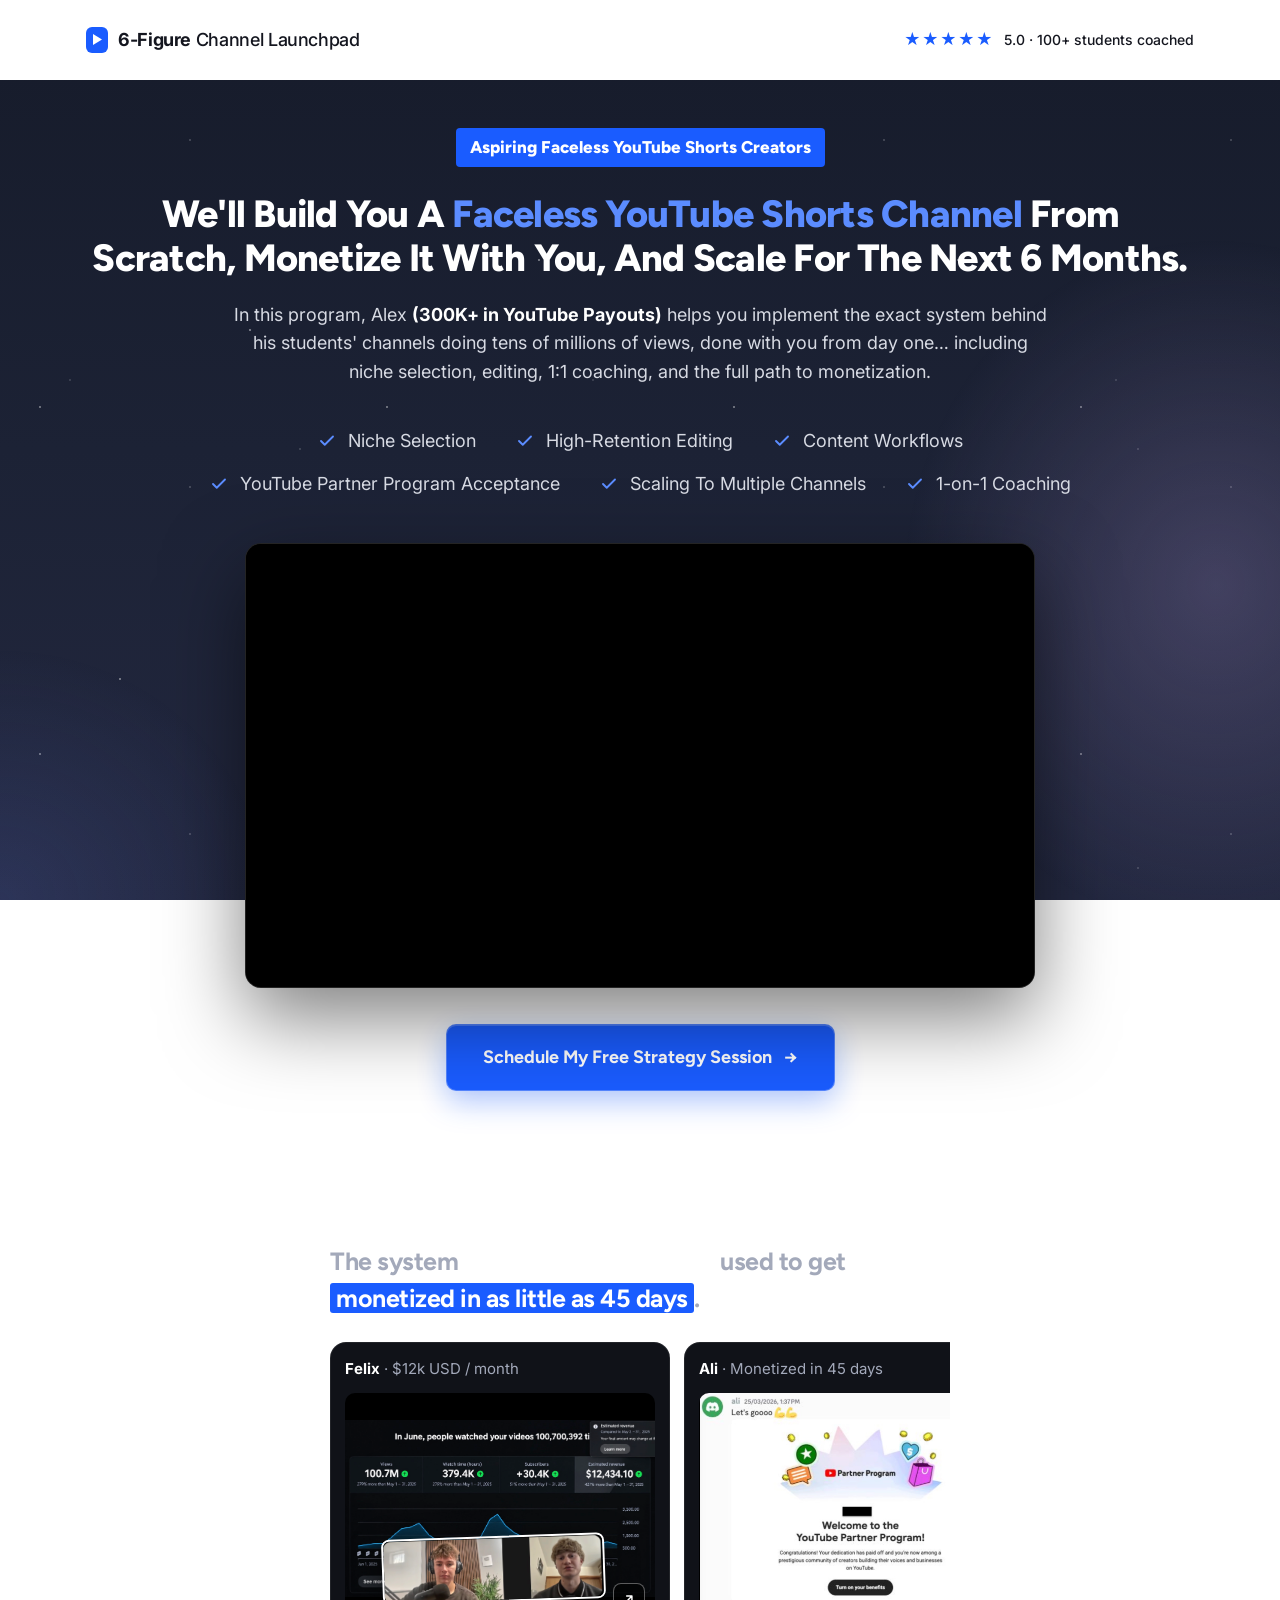
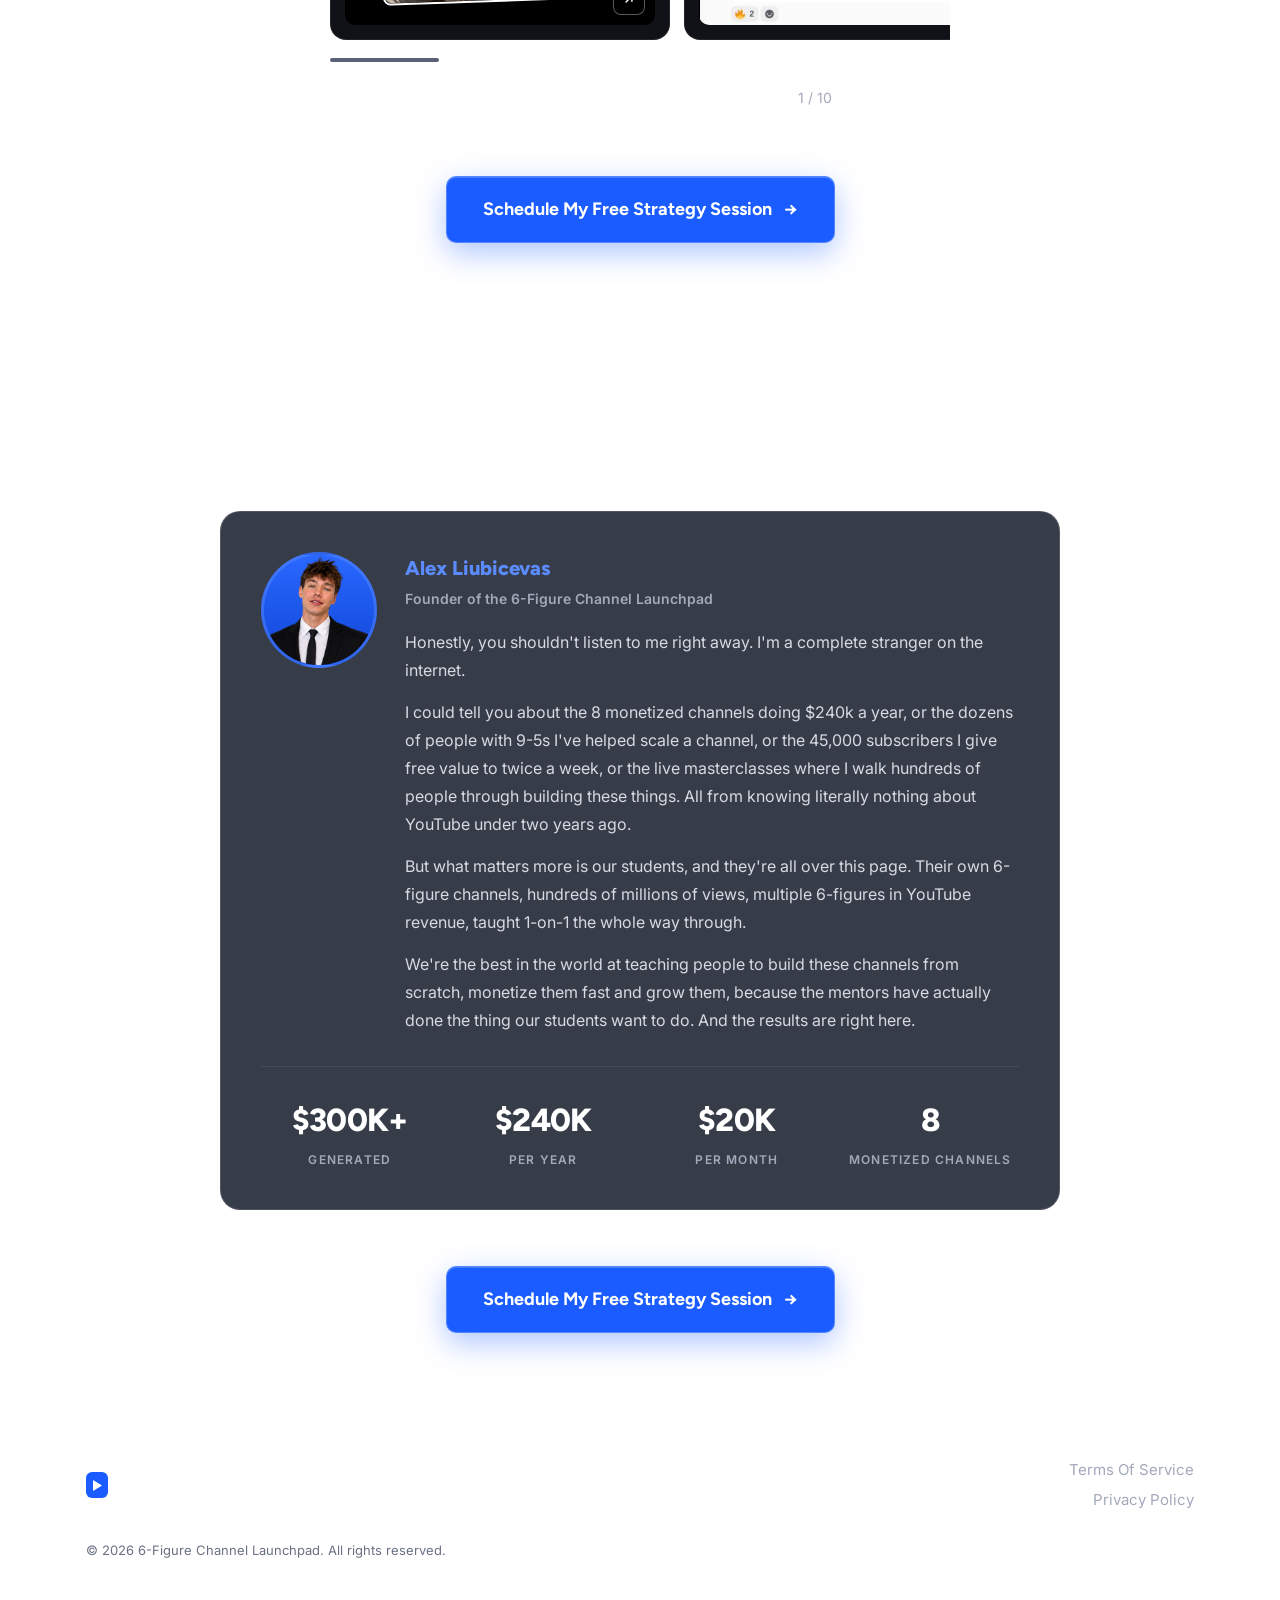
==== commit ea3facd0: "Main page: results above coach card; drop $ from subheadline Co-Authored-By: Claude Opus 5.5 <norepl" ====
--- a/index.html
+++ b/index.html
@@ -361,7 +361,7 @@
         And Scale For The Next 6 Months.
       </h1>
       <p class="hero-sub">
-        In this program, Alex <b>($300K+ in YouTube Payouts)</b> helps you implement the exact system behind his students' channels
+        In this program, Alex <b>(300K+ in YouTube Payouts)</b> helps you implement the exact system behind his students' channels
         doing tens of millions of views, done with you from day one… including niche selection, editing, 1:1 coaching, and the
         full path to monetization.
       </p>
@@ -381,6 +381,27 @@
       </div>
 
       <div class="cta-row" style="margin-top:36px">
+        <a class="btn js-cta" href="#">Schedule My Free Strategy Session <span class="arrow">→</span></a>
+      </div>
+    </div>
+  </section>
+
+  <!-- ================= RESULTS ================= -->
+  <section class="results">
+    <div class="wrap">
+      <!-- Student results carousel. Slides come from PROOF in the script; photos go in assets/proof/ -->
+      <div class="proof">
+        <h3 class="proof-title">The system <b>100+ faceless creators</b> used to get <span class="hl">monetized in as little as 45 days</span>.</h3>
+        <div class="proof-track" id="proof-track"></div>
+        <div class="proof-bar"><i id="proof-thumb"></i></div>
+        <div class="proof-nav">
+          <span class="proof-count" id="proof-count"></span>
+          <button type="button" class="proof-arrow" id="proof-prev" aria-label="Previous">‹</button>
+          <button type="button" class="proof-arrow" id="proof-next" aria-label="Next">›</button>
+        </div>
+      </div>
+
+      <div class="cta-row">
         <a class="btn js-cta" href="#">Schedule My Free Strategy Session <span class="arrow">→</span></a>
       </div>
     </div>
@@ -415,27 +436,6 @@
     </div>
   </section>
 
-  <!-- ================= RESULTS ================= -->
-  <section class="results">
-    <div class="wrap">
-      <!-- Student results carousel. Slides come from PROOF in the script; photos go in assets/proof/ -->
-      <div class="proof">
-        <h3 class="proof-title">The system <b>100+ faceless creators</b> used to get <span class="hl">monetized in as little as 45 days</span>.</h3>
-        <div class="proof-track" id="proof-track"></div>
-        <div class="proof-bar"><i id="proof-thumb"></i></div>
-        <div class="proof-nav">
-          <span class="proof-count" id="proof-count"></span>
-          <button type="button" class="proof-arrow" id="proof-prev" aria-label="Previous">‹</button>
-          <button type="button" class="proof-arrow" id="proof-next" aria-label="Next">›</button>
-        </div>
-      </div>
-
-      <div class="cta-row">
-        <a class="btn js-cta" href="#">Schedule My Free Strategy Session <span class="arrow">→</span></a>
-      </div>
-    </div>
-  </section>
-
   <footer>
     <div class="wrap footer-inner">
       <a class="logo" href="#">
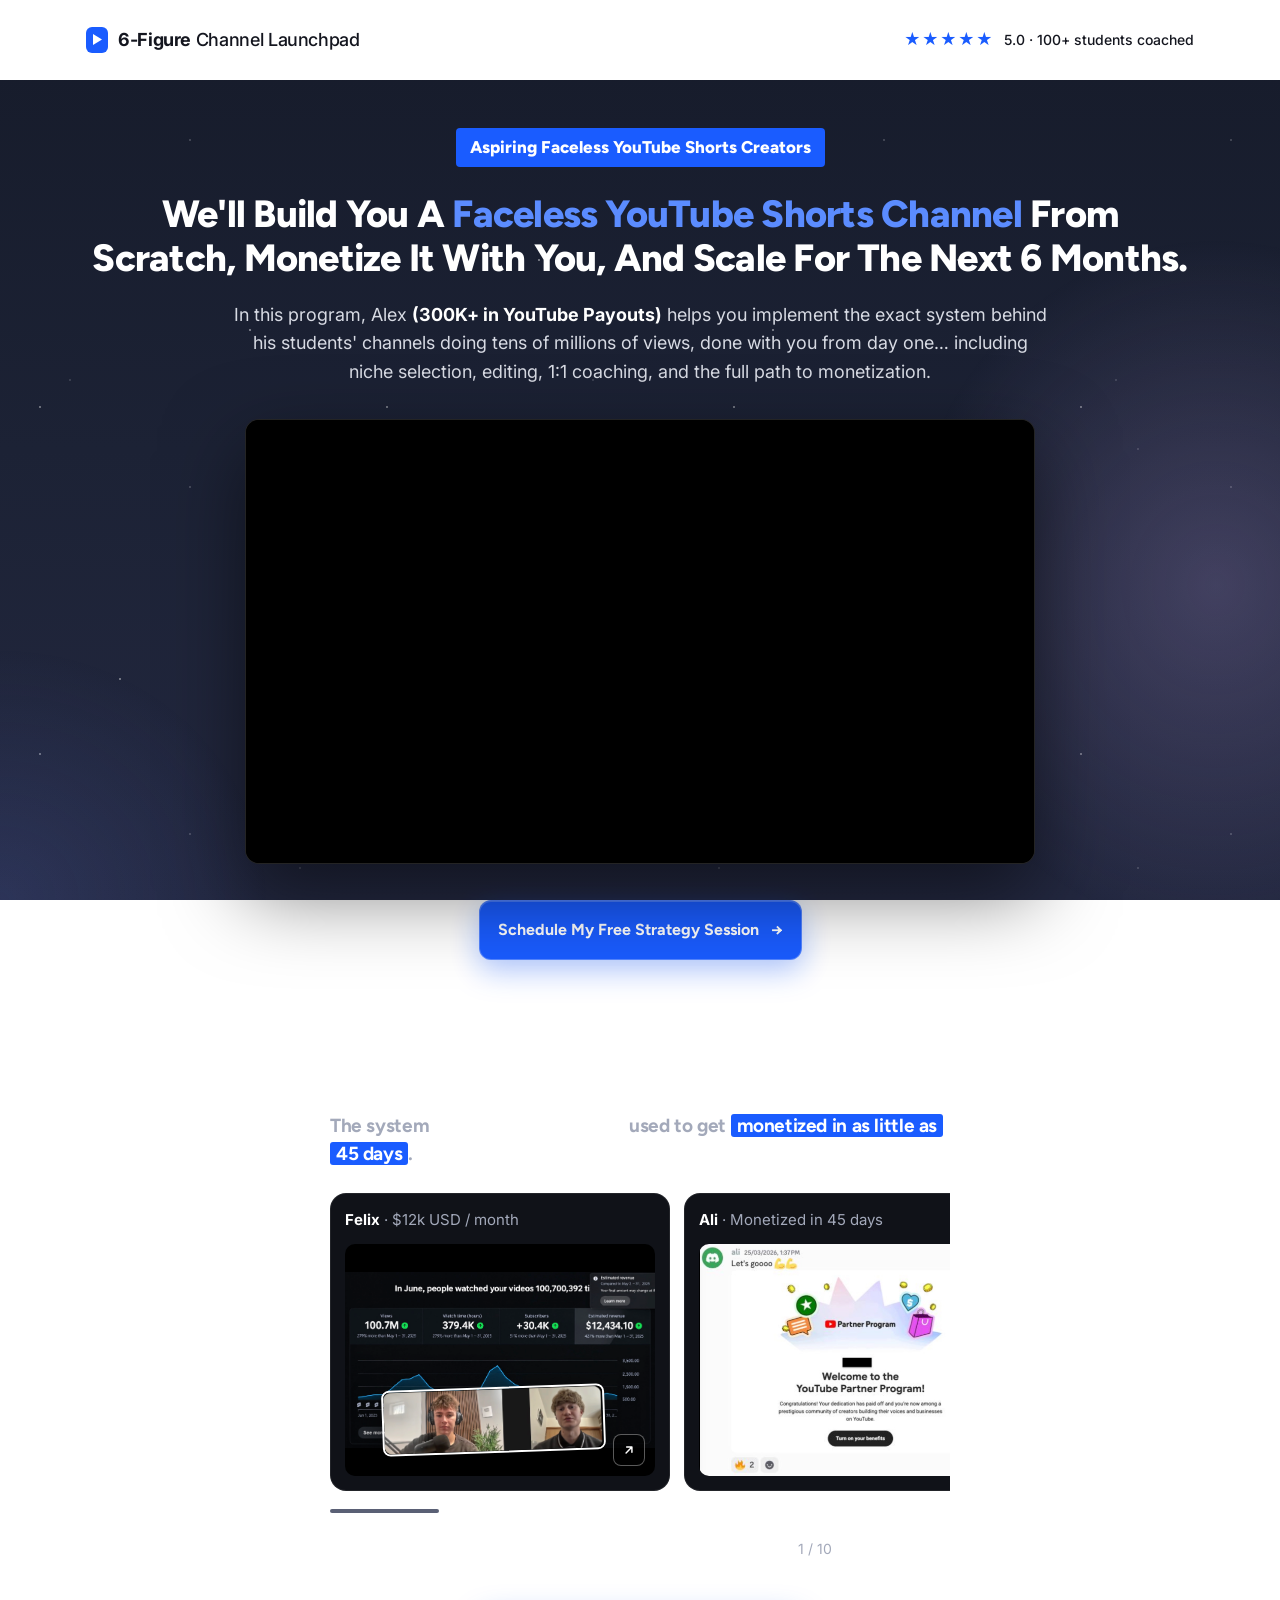
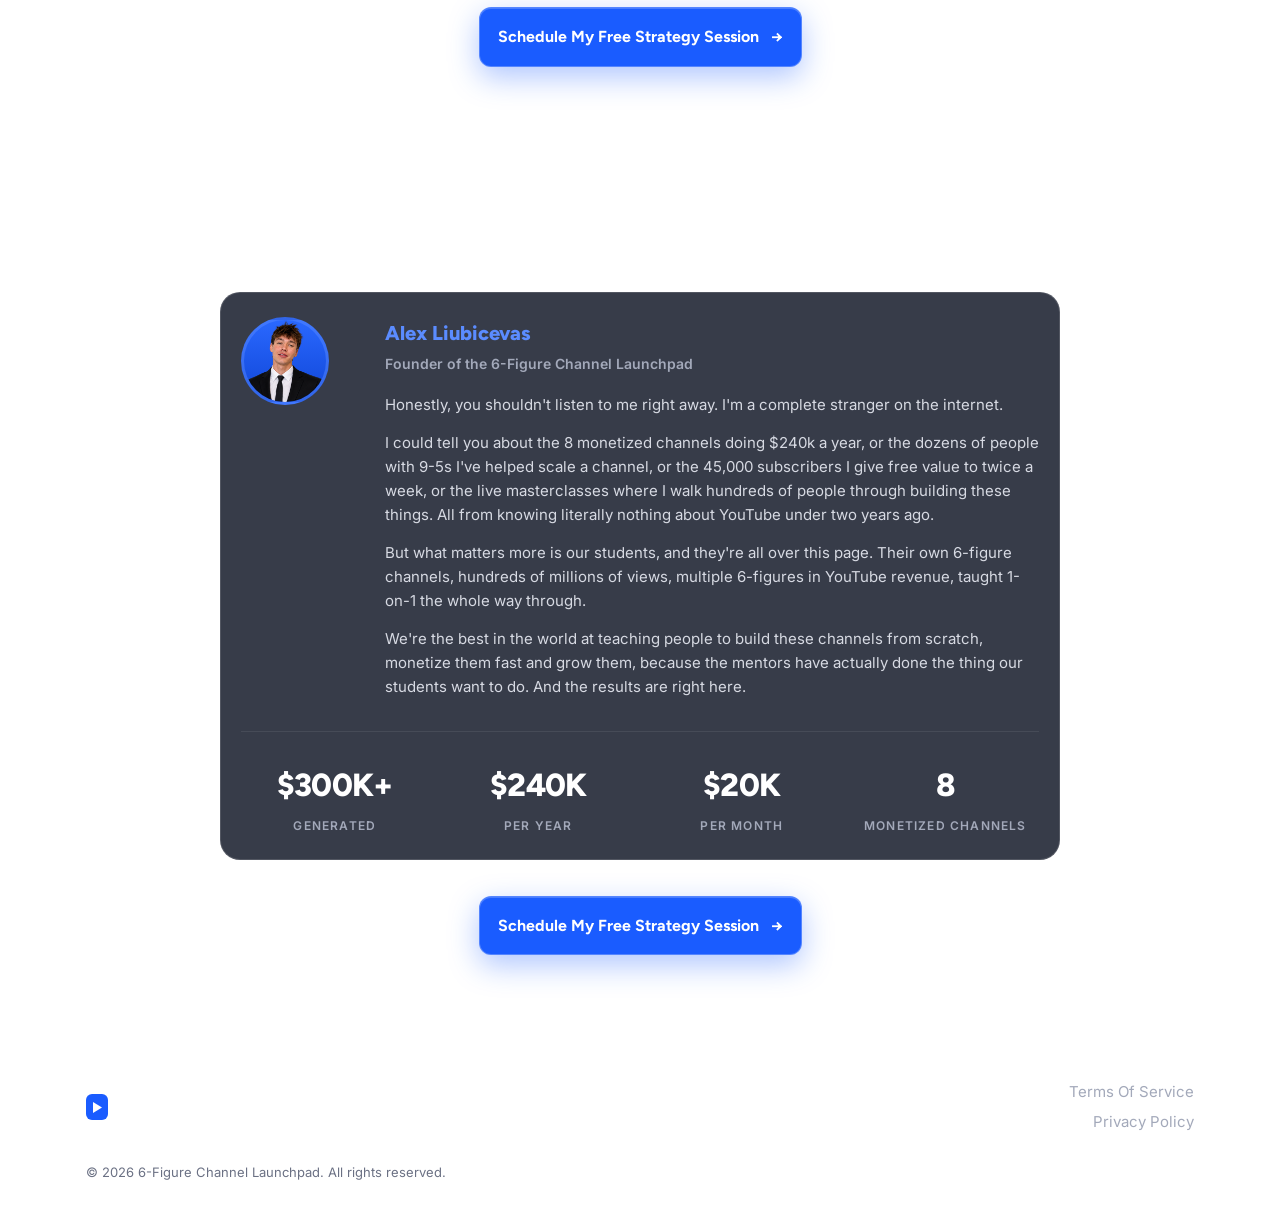
==== commit 6946ddc7: "Remove tick list under hero subheadline Co-Authored-By: Claude Opus 5.5 <noreply@anthropic.com>" ====
--- a/index.html
+++ b/index.html
@@ -154,18 +154,6 @@
     }
     .hero-sub { max-width: 820px; margin: 20px auto 0; color: var(--body); font-size: 18px; line-height: 1.6; }
     .hero-sub b { color: #fff; }
-    .checks {
-      display: flex;
-      flex-wrap: wrap;
-      justify-content: center;
-      gap: 14px 40px;
-      max-width: 960px;
-      margin: 40px auto 0;
-      list-style: none;
-      text-align: left;
-    }
-    .checks li { display: flex; align-items: center; gap: 12px; font-size: 18px; color: var(--body); }
-    .checks svg { flex: none; color: var(--accent); }
 
     .vsl {
       position: relative;
@@ -286,16 +274,12 @@
     .copyright { margin-top: 28px; color: #6b7184; font-size: 13px; }
 
     /* ---------- Responsive ---------- */
-    @media (max-width: 960px) {
-      .checks { gap: 12px 28px; }
-    }
     @media (max-width: 760px) {
       section { padding: 56px 0; }
       .topbar-inner { min-height: 60px; }
       .logo { font-size: 15px; }
       .rating { font-size: 12px; }
       .rating .stars { font-size: 13px; }
-      .checks li { font-size: 16px; }
       .stat { border-left: 0; }
       .btn { width: 100%; padding: 18px 20px; }
       .coach-card { padding: 28px 22px; }
@@ -315,15 +299,12 @@
       .hero .pill { font-size: 13px; padding: 7px 12px; }
       .hero h1 { font-size: 24px; line-height: 1.22; margin-top: 22px; }
       .hero-sub { font-size: 15px; margin-top: 14px; }
-      .checks {
         display: grid;
         grid-template-columns: 1fr 1fr;
         justify-content: start;
         gap: 12px 14px;
         margin-top: 28px;
       }
-      .checks li { font-size: 14px; gap: 8px; line-height: 1.3; align-items: flex-start; }
-      .checks svg { width: 15px; height: 15px; margin-top: 1px; }
       .vsl { margin-top: 32px; border-radius: 14px; }
       .cta-row { margin-top: 36px; }
       .btn { font-size: 16px; padding: 16px 18px; border-radius: 12px; }
@@ -366,14 +347,6 @@
         full path to monetization.
       </p>
 
-      <ul class="checks">
-        <li><svg width="18" height="18" viewBox="0 0 24 24" fill="none" stroke="currentColor" stroke-width="2.5" stroke-linecap="round" stroke-linejoin="round"><path d="M20 6 9 17l-5-5"/></svg>Niche Selection</li>
-        <li><svg width="18" height="18" viewBox="0 0 24 24" fill="none" stroke="currentColor" stroke-width="2.5" stroke-linecap="round" stroke-linejoin="round"><path d="M20 6 9 17l-5-5"/></svg>High-Retention Editing</li>
-        <li><svg width="18" height="18" viewBox="0 0 24 24" fill="none" stroke="currentColor" stroke-width="2.5" stroke-linecap="round" stroke-linejoin="round"><path d="M20 6 9 17l-5-5"/></svg>Content Workflows</li>
-        <li><svg width="18" height="18" viewBox="0 0 24 24" fill="none" stroke="currentColor" stroke-width="2.5" stroke-linecap="round" stroke-linejoin="round"><path d="M20 6 9 17l-5-5"/></svg>YouTube Partner Program Acceptance</li>
-        <li><svg width="18" height="18" viewBox="0 0 24 24" fill="none" stroke="currentColor" stroke-width="2.5" stroke-linecap="round" stroke-linejoin="round"><path d="M20 6 9 17l-5-5"/></svg>Scaling To Multiple Channels</li>
-        <li><svg width="18" height="18" viewBox="0 0 24 24" fill="none" stroke="currentColor" stroke-width="2.5" stroke-linecap="round" stroke-linejoin="round"><path d="M20 6 9 17l-5-5"/></svg>1-on-1 Coaching</li>
-      </ul>
 
       <!-- VSL (vturb / ConverteAI player) -->
       <div class="vsl">
